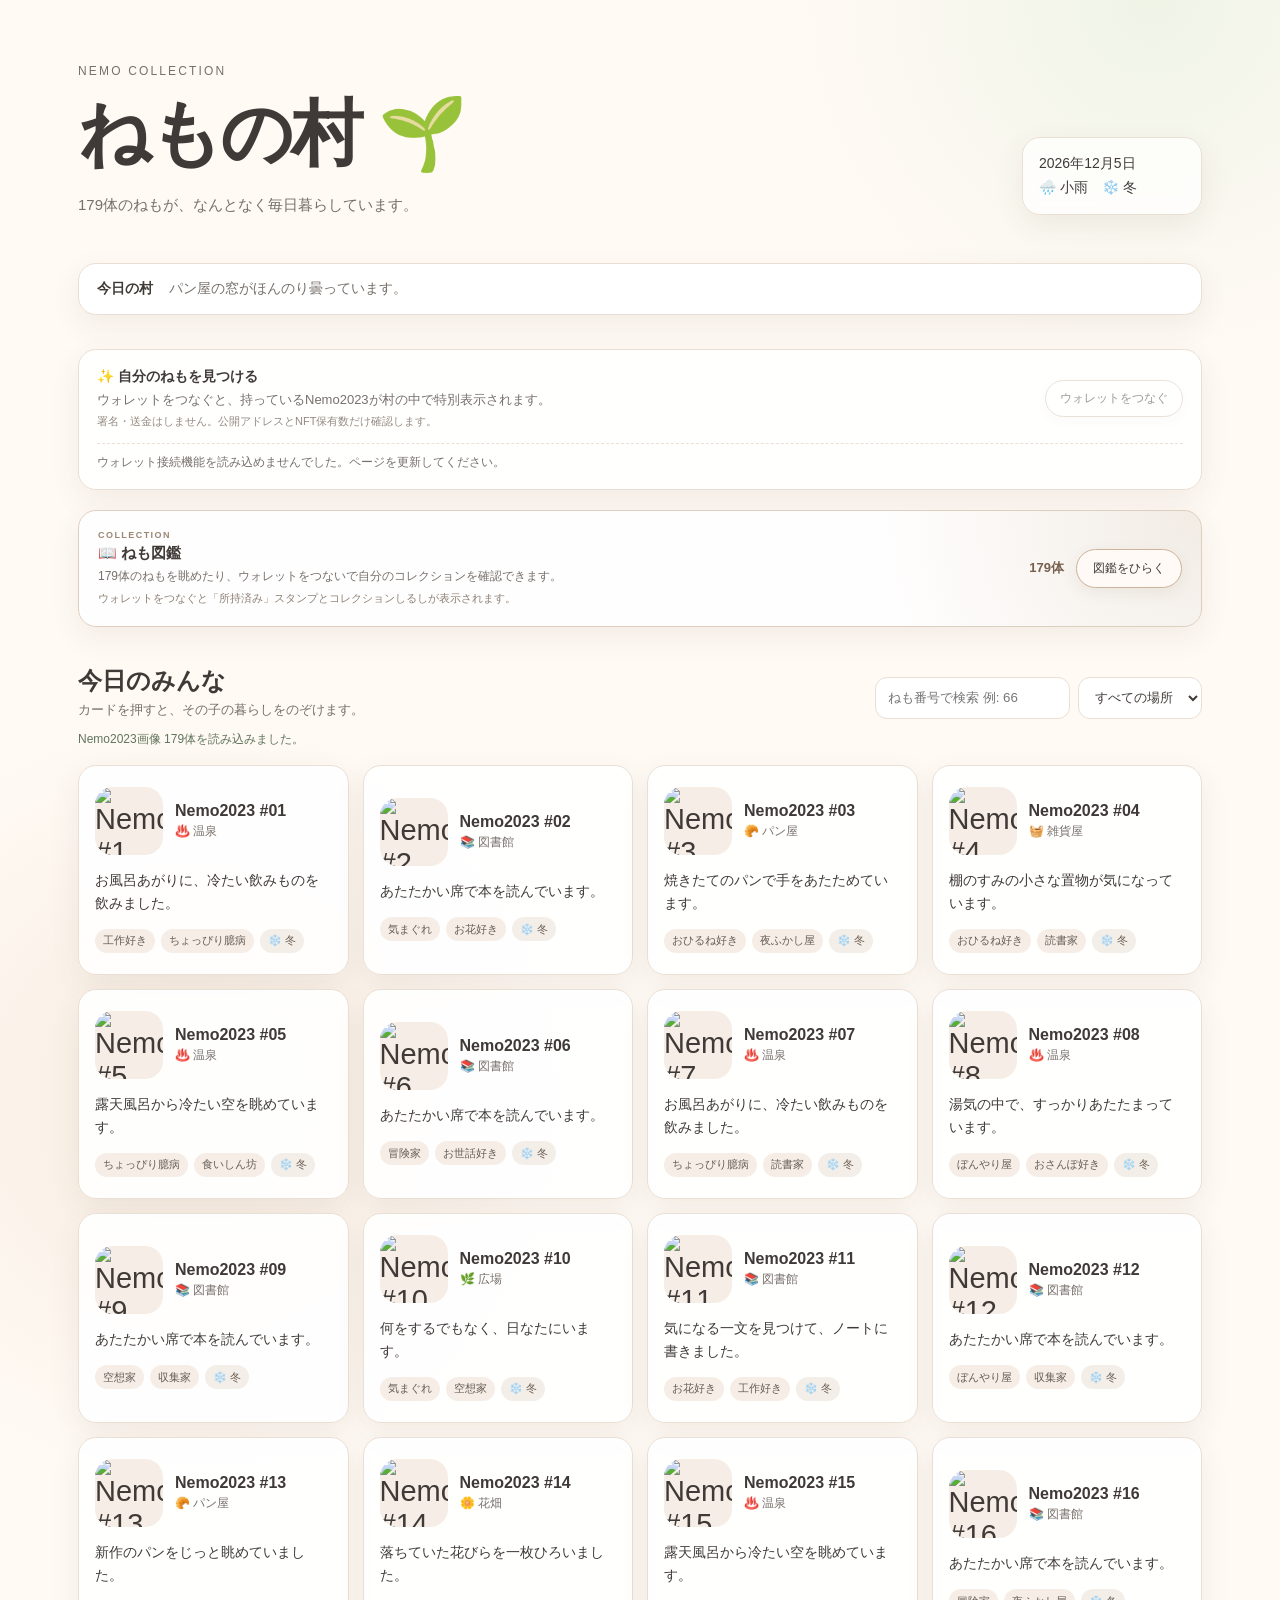
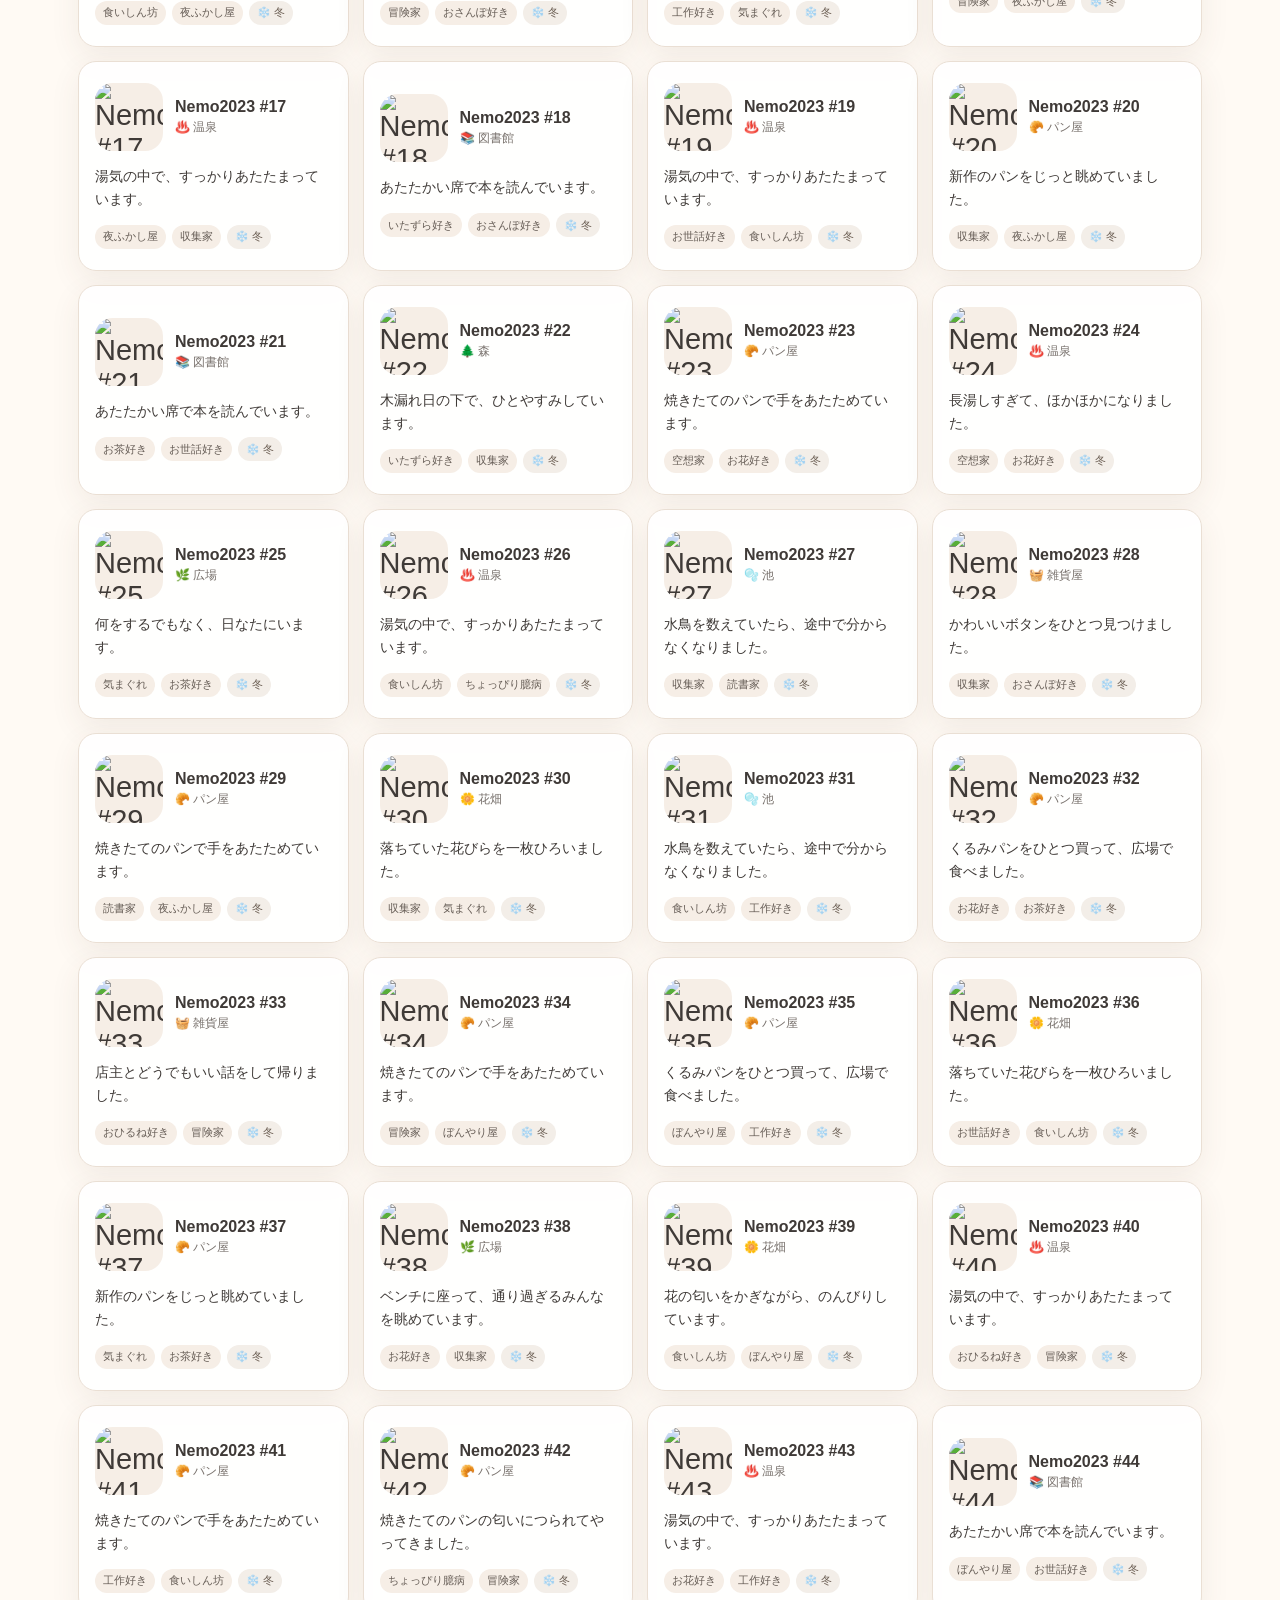
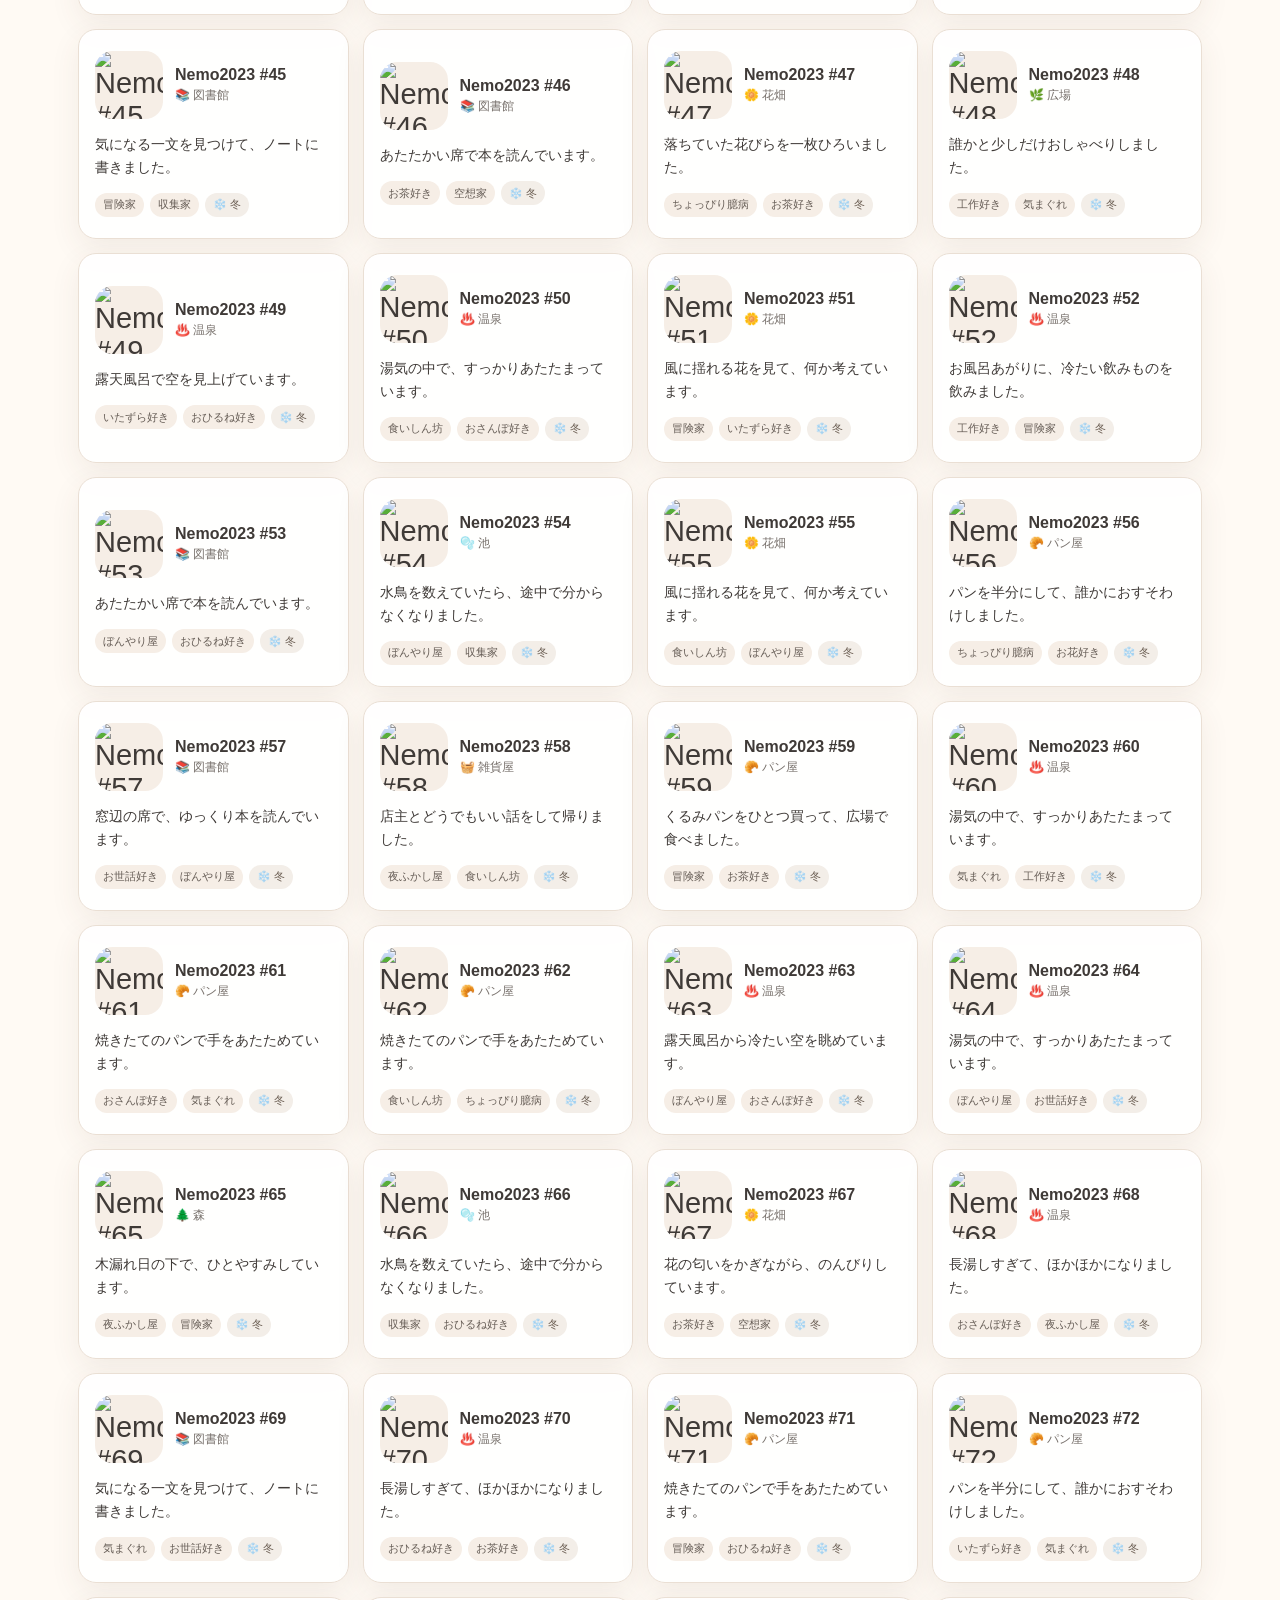
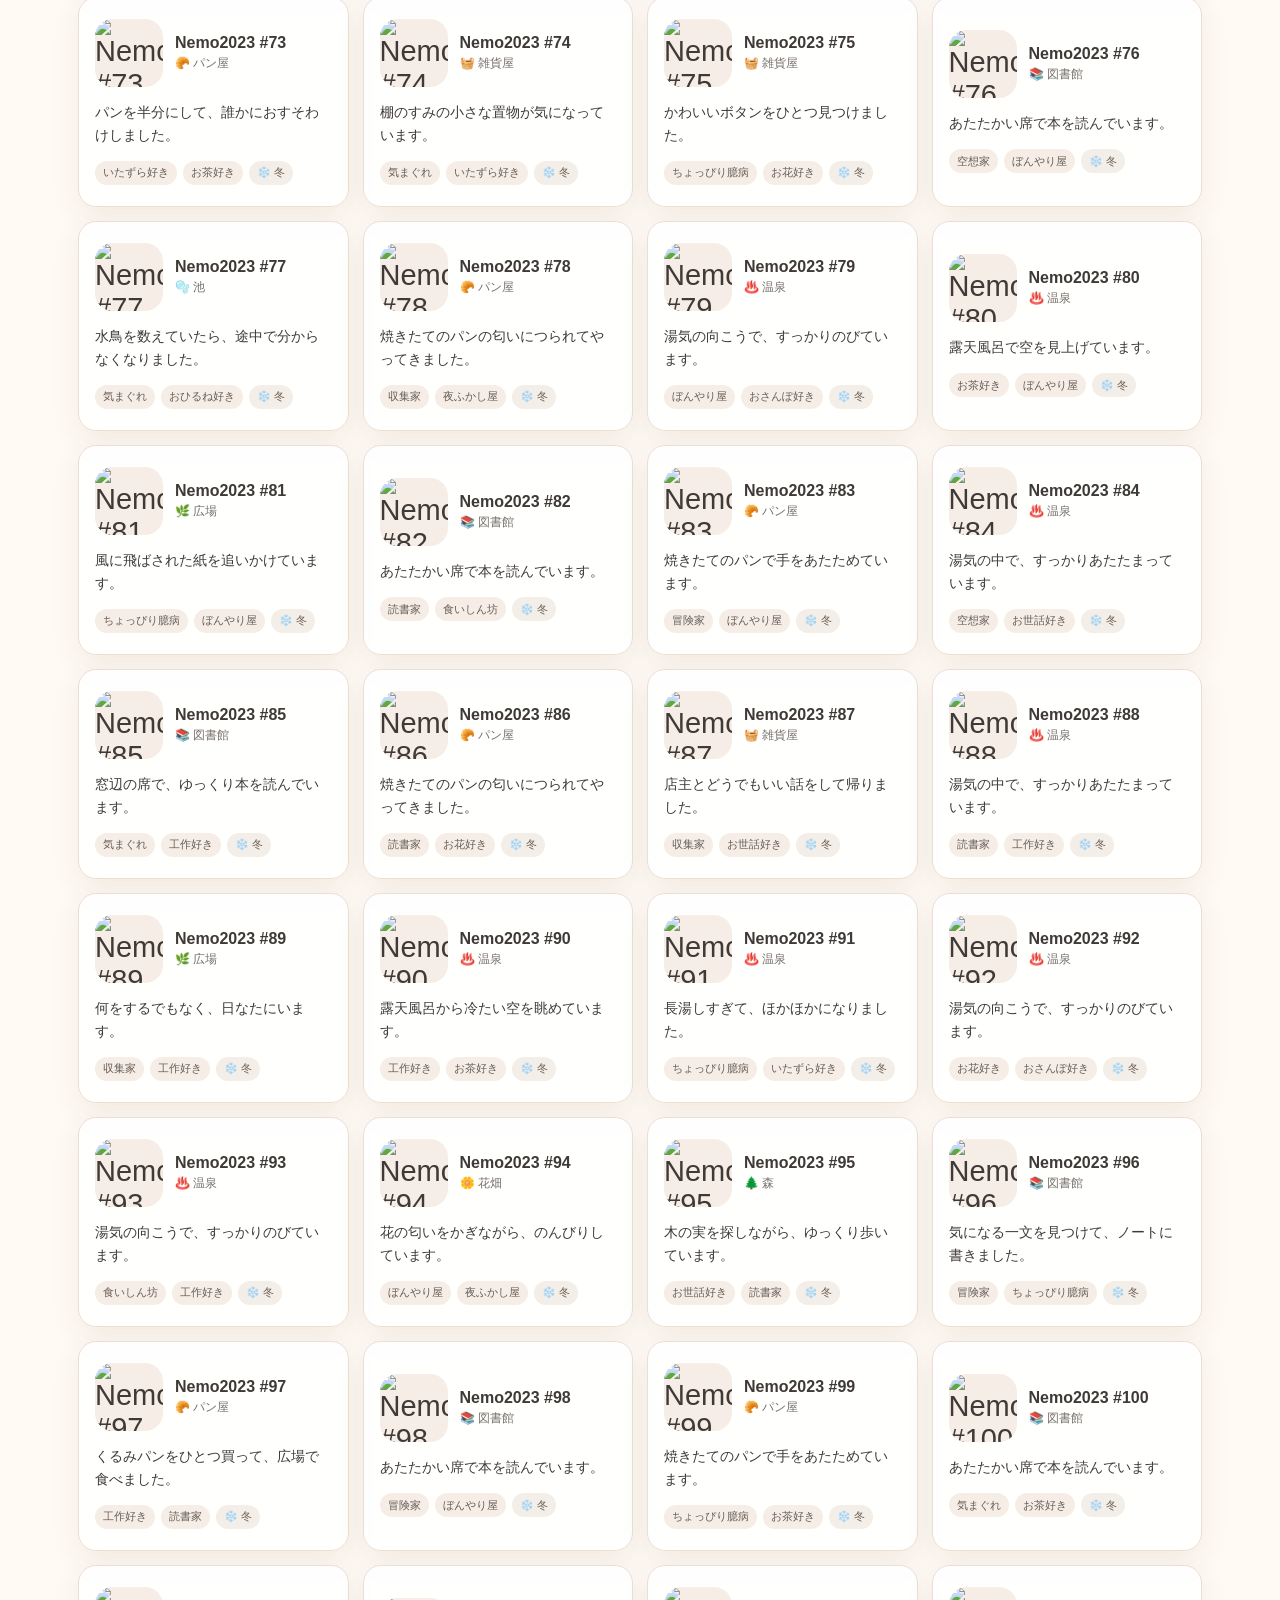
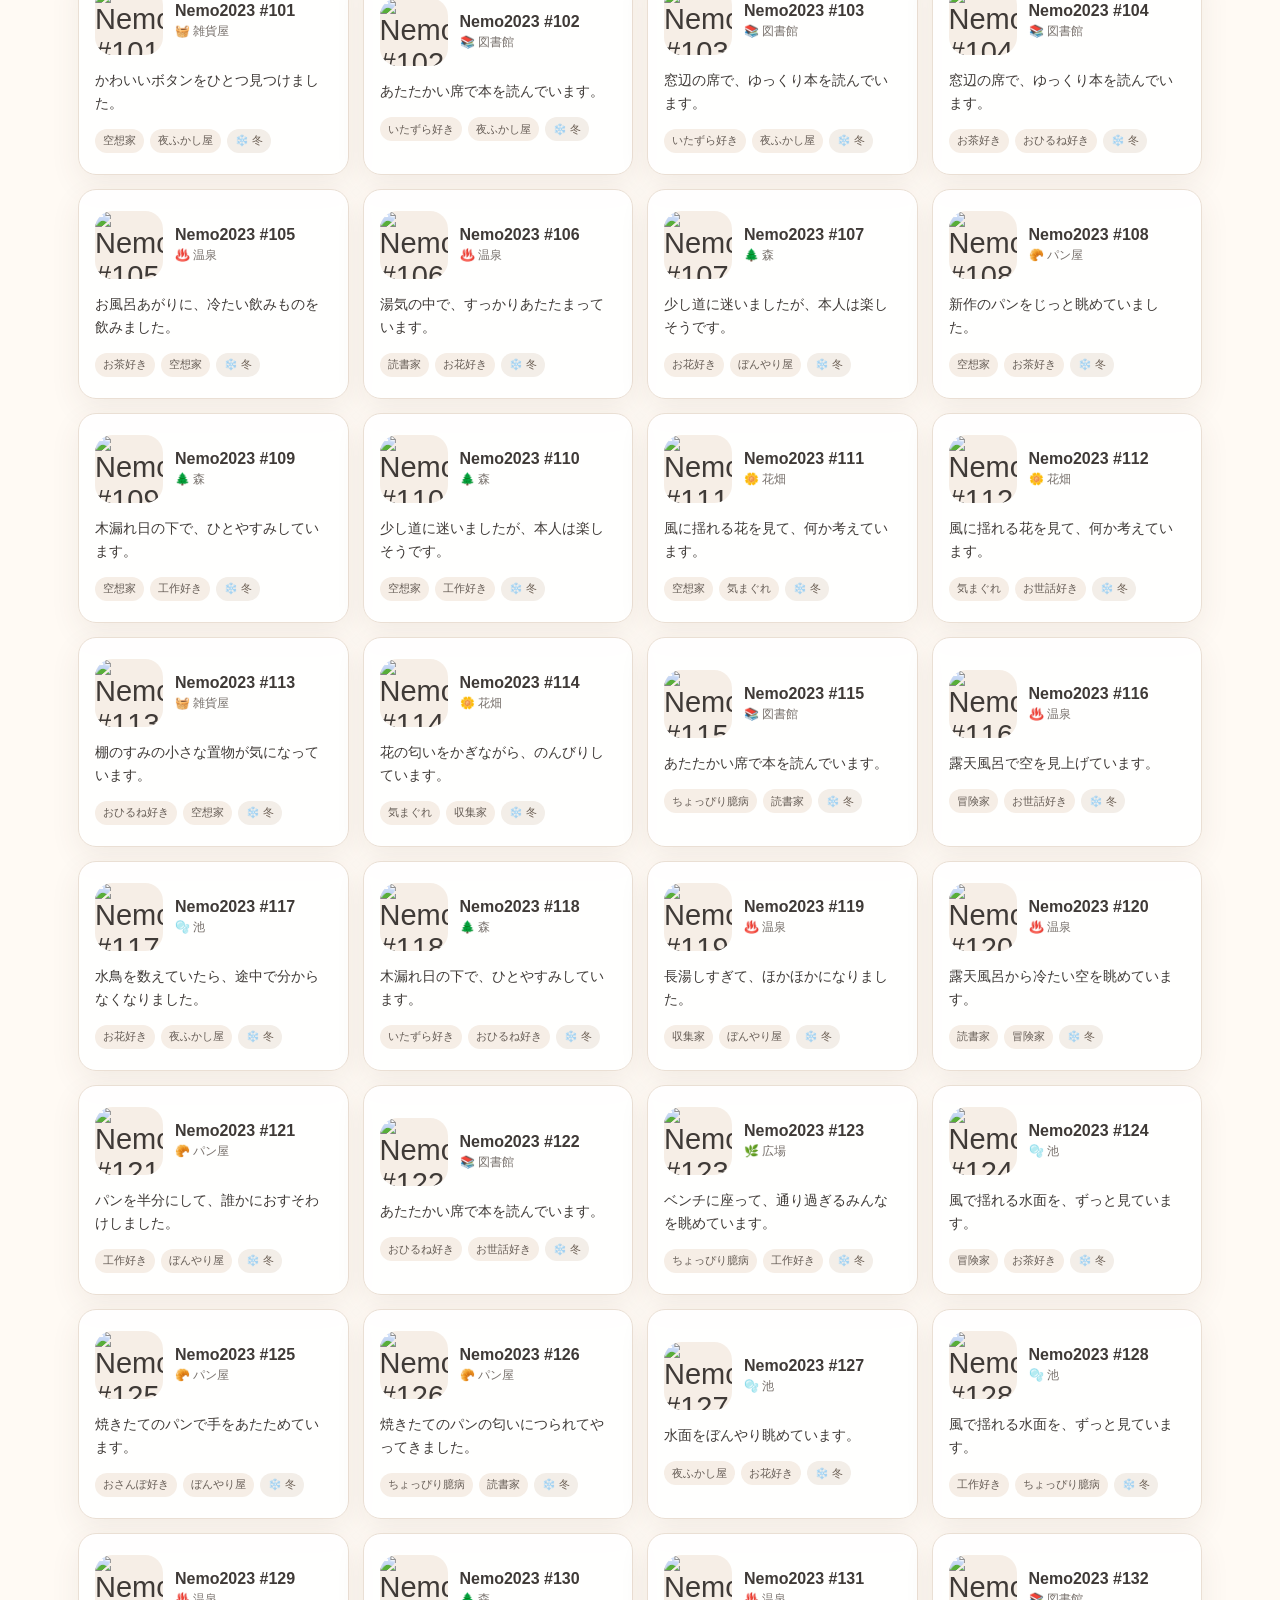
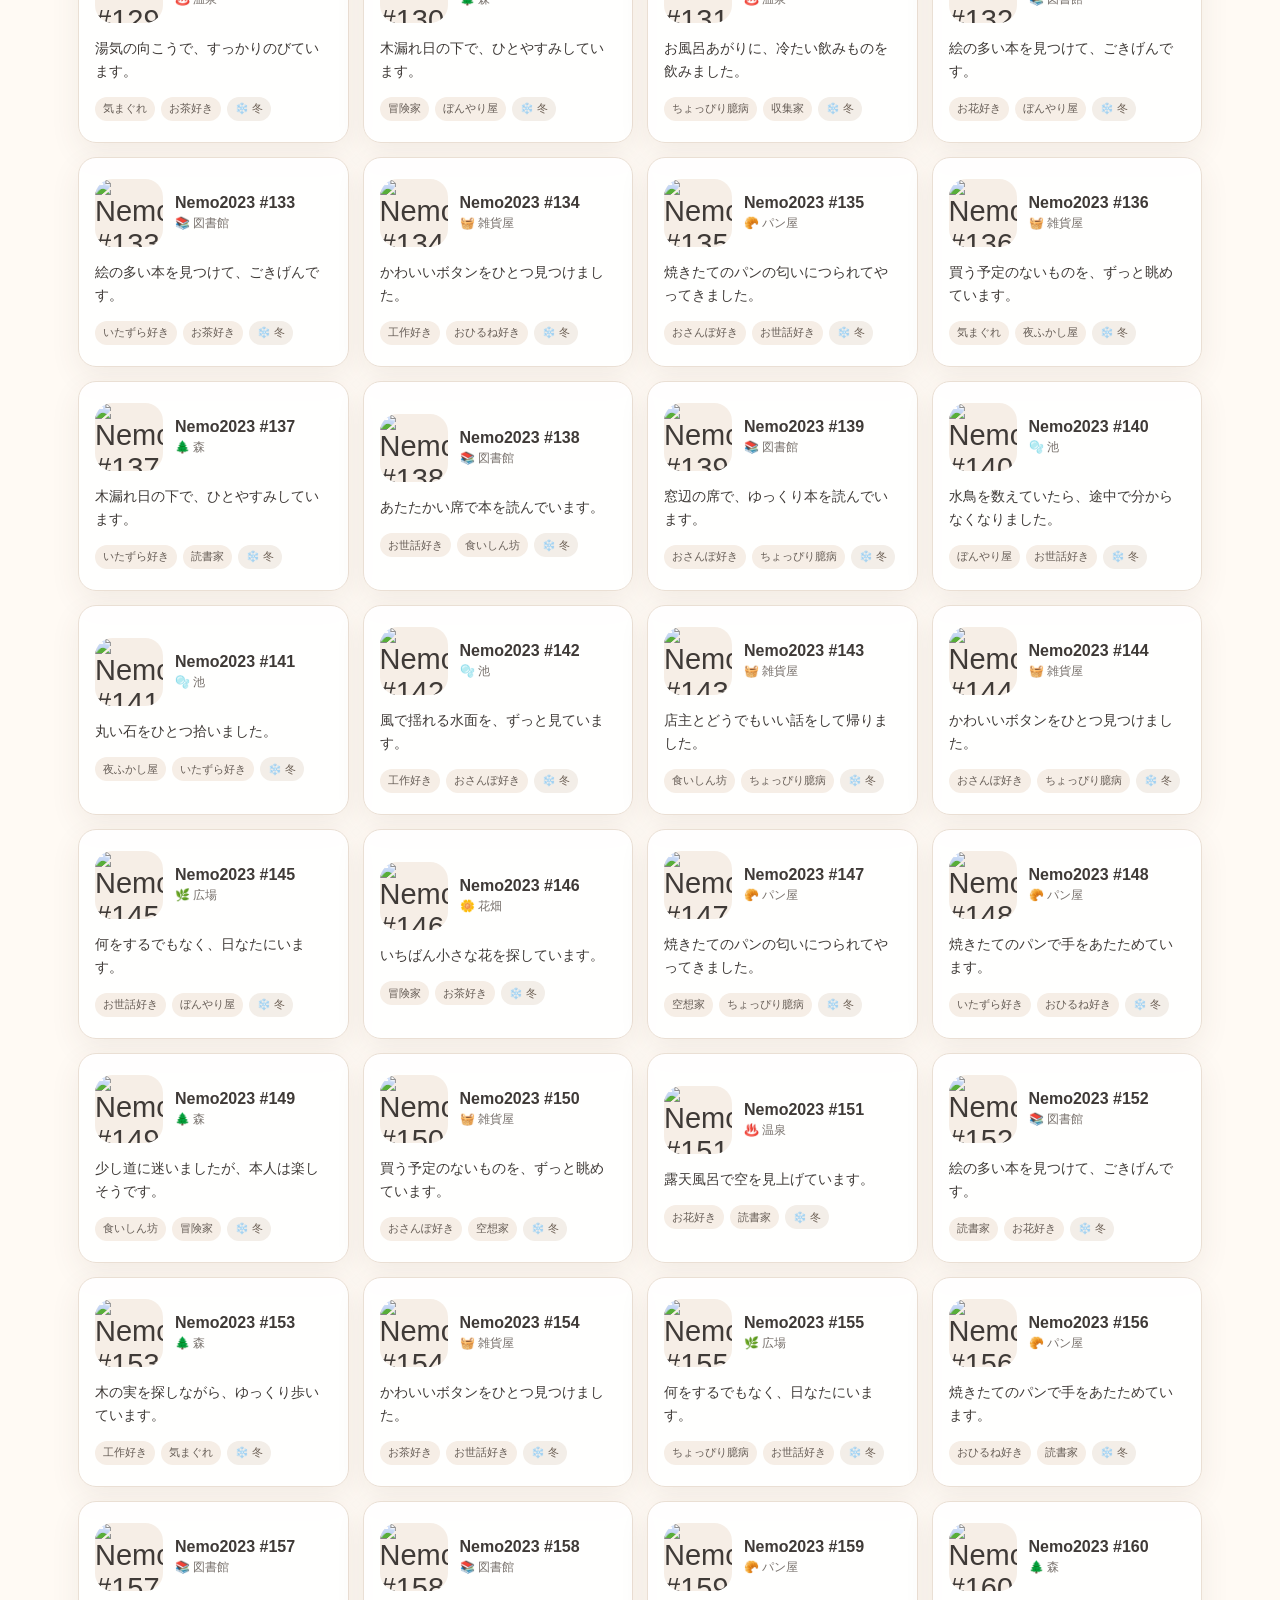
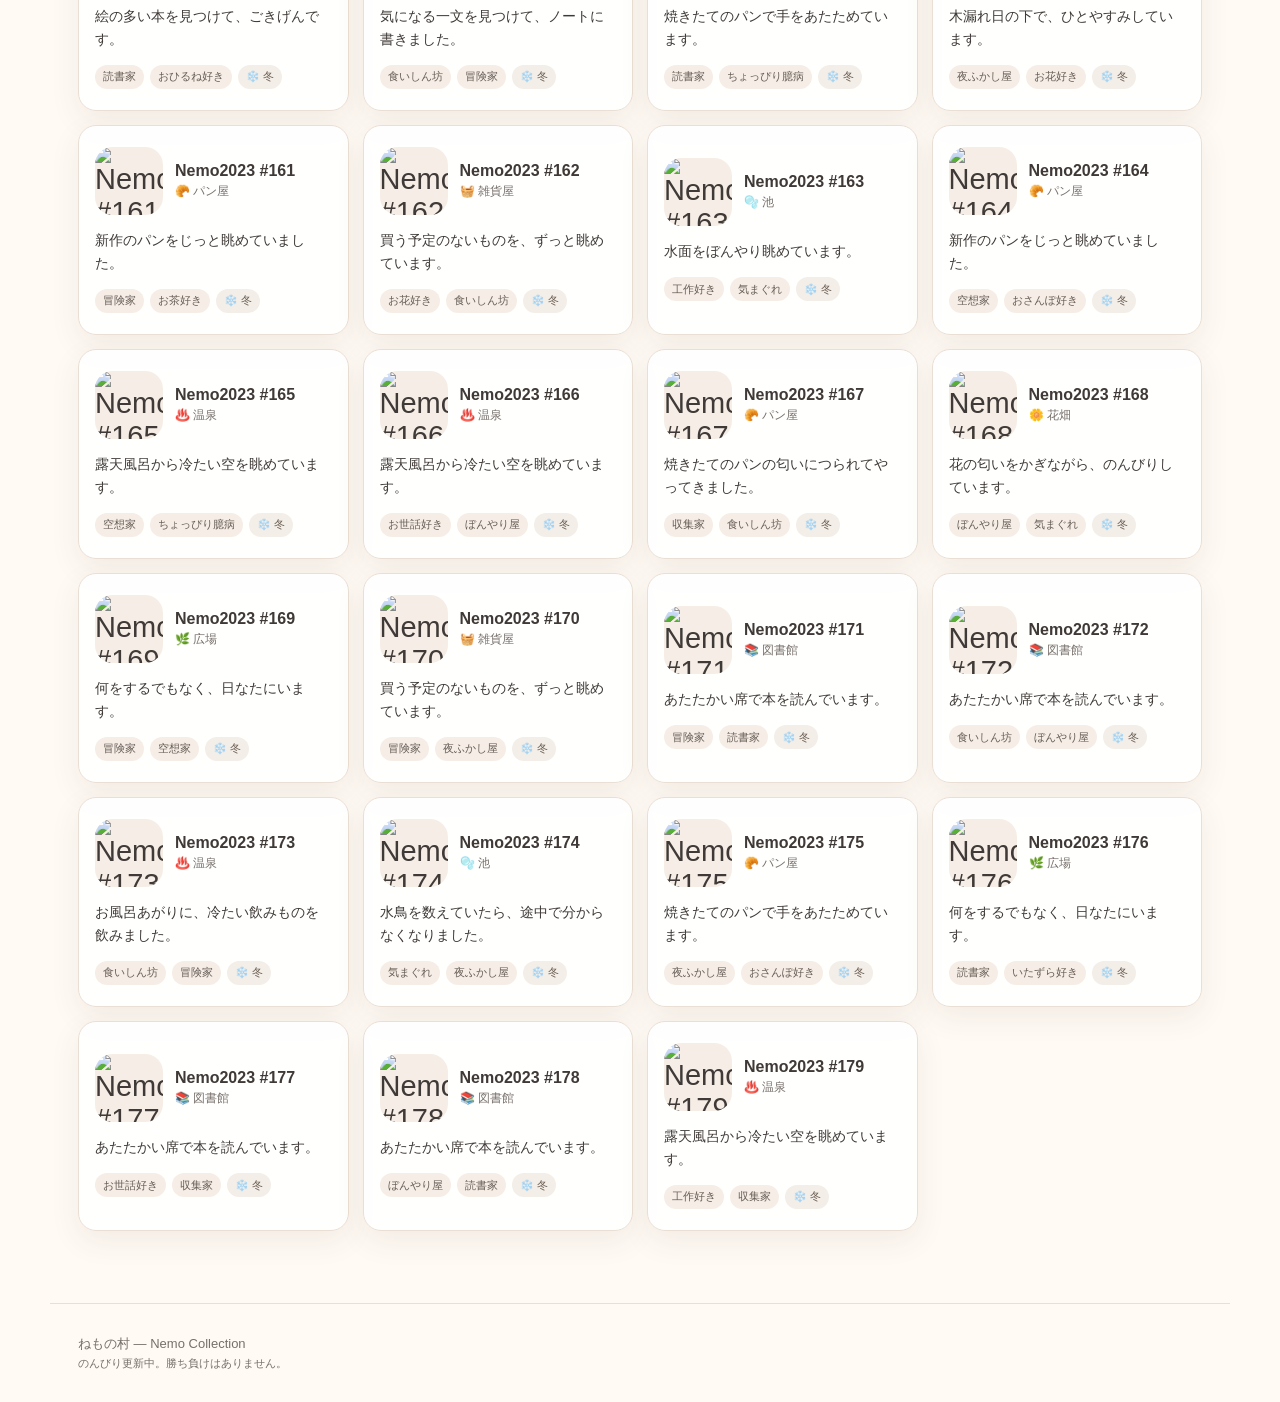
==== index.html @ 5b73d5a6 "Add files via upload" ====
<!doctype html>
<html lang="ja">
<head>
  <meta charset="utf-8" />
  <meta name="viewport" content="width=device-width, initial-scale=1" />

  <meta name="description" content="Nemo Collection（ねもコレ）のNemo2023、179体が暮らす小さなWebサイト。毎日の行動、季節、たからもの、なかよし関係、ねも図鑑、おでかけ、ウォレット連携で『あなたのねも』を楽しめます。">
  <meta name="robots" content="index, follow">
  <link rel="canonical" href="https://haine-cpu7.github.io/nemo-village/">

  <meta property="og:type" content="website">
  <meta property="og:title" content="ねもの村｜Nemo Collection（ねもコレ）">
  <meta property="og:description" content="Nemo Collection（ねもコレ）のNemo2023、179体が暮らす小さなWebサイト。毎日の行動、季節、たからもの、なかよし関係、ねも図鑑、おでかけ、ウォレット連携で『あなたのねも』を楽しめます。">
  <meta property="og:url" content="https://haine-cpu7.github.io/nemo-village/">
  <meta property="og:site_name" content="ねもの村">

  <meta name="twitter:card" content="summary">
  <meta name="twitter:title" content="ねもの村｜Nemo Collection（ねもコレ）">
  <meta name="twitter:description" content="Nemo Collection（ねもコレ）のNemo2023、179体が暮らす小さなWebサイト。毎日の行動、季節、たからもの、なかよし関係、ねも図鑑、おでかけ、ウォレット連携で『あなたのねも』を楽しめます。">

  <title>ねもの村｜Nemo Collection（ねもコレ）</title>
  <link rel="stylesheet" href="style.css" />
</head>
<body>
  <header class="hero">
    <div>
      <p class="eyebrow">Nemo Collection</p>
      <h1>ねもの村 <span>🌱</span></h1>
      <p class="lead">179体のねもが、なんとなく毎日暮らしています。</p>
    </div>
    <div class="today-card">
      <div id="todayDate"></div>
      <div id="weather"></div>
    </div>
  </header>

  <main>
    <section class="notice">
      <strong>今日の村</strong>
      <span id="villageNote">みんな、思い思いに過ごしています。</span>
    </section>

    <section class="wallet-panel" aria-label="ウォレット連携">
      <div class="wallet-copy">
        <strong>✨ 自分のねもを見つける</strong>
        <span>ウォレットをつなぐと、持っているNemo2023が村の中で特別表示されます。</span>
        <small>署名・送金はしません。公開アドレスとNFT保有数だけ確認します。</small>
      </div>
      <div class="wallet-actions">
        <button id="connectWalletButton" class="wallet-button" type="button">ウォレットをつなぐ</button>
        <button id="ownedOnlyButton" class="wallet-button secondary" type="button" hidden>✨ 自分のねもだけ</button>
        <button id="clearWalletButton" class="wallet-link-button" type="button" hidden>表示を解除</button>
      </div>
      <div id="walletStatus" class="wallet-status">未接続</div>
    </section>


    <section class="collection-panel" aria-label="ねも図鑑">
      <div class="collection-copy">
        <span class="collection-kicker">COLLECTION</span>
        <strong>📖 ねも図鑑</strong>
        <span>179体のねもを眺めたり、ウォレットをつないで自分のコレクションを確認できます。</span>
        <small id="collectionSummary">ウォレットをつなぐと「所持済み」スタンプとコレクションしるしが表示されます。</small>
      </div>

      <div class="collection-actions">
        <div id="collectionCount" class="collection-count">— / 179</div>
        <button id="openCollectionButton" class="collection-button" type="button" disabled>
          図鑑をひらく
        </button>
      </div>
    </section>

    <section>
      <div class="section-head">
        <div>
          <h2>今日のみんな</h2>
          <p>カードを押すと、その子の暮らしをのぞけます。</p>
        </div>
        <div class="controls">
          <input id="searchInput" type="search" placeholder="ねも番号で検索 例: 66" />
          <select id="placeFilter" aria-label="場所で絞り込み">
            <option value="">すべての場所</option>
          </select>
        </div>
      </div>

      <div id="syncStatus" class="sync-status">Nemo2023の画像を読み込み中…</div>
      <div id="residentGrid" class="resident-grid"></div>
    </section>
  </main>

  <footer>
    <p>ねもの村 — Nemo Collection</p>
    <p class="small">のんびり更新中。勝ち負けはありません。</p>
  </footer>

  <dialog id="residentDialog">
    <button class="close-button" id="closeDialog" aria-label="閉じる">×</button>
    <div id="residentDetail"></div>
  </dialog>


  <dialog id="collectionDialog" class="collection-dialog">
    <button class="close-button" id="closeCollectionDialog" aria-label="閉じる">×</button>
    <div id="collectionDetail"></div>
  </dialog>

  <script src="app.js"></script>
  <script type="module" src="walletconnect.js"></script>
</body>
</html>
---- style.css ----
* { box-sizing: border-box; }

:root {
  --bg: #fffaf4;
  --paper: #ffffff;
  --ink: #3f3a37;
  --sub: #77706b;
  --line: #eadfd4;
  --soft: #f6eee6;
  --shadow: 0 10px 30px rgba(88, 70, 55, 0.08);
}

html { scroll-behavior: smooth; }

body {
  margin: 0;
  font-family: -apple-system, BlinkMacSystemFont, "Hiragino Sans", "Yu Gothic UI",
               "Yu Gothic", "Meiryo", sans-serif;
  color: var(--ink);
  background:
    radial-gradient(circle at 15% 10%, rgba(240,225,209,.55), transparent 24rem),
    radial-gradient(circle at 90% 0%, rgba(225,238,219,.52), transparent 22rem),
    var(--bg);
  min-height: 100vh;
}

.hero {
  max-width: 1180px;
  margin: 0 auto;
  padding: 64px 28px 28px;
  display: flex;
  justify-content: space-between;
  align-items: flex-end;
  gap: 32px;
}

.eyebrow {
  margin: 0 0 8px;
  font-size: 12px;
  letter-spacing: .18em;
  text-transform: uppercase;
  color: var(--sub);
}

h1 {
  margin: 0;
  font-size: clamp(38px, 7vw, 72px);
  letter-spacing: -.04em;
  font-weight: 800;
}

.lead {
  margin: 14px 0 0;
  color: var(--sub);
  font-size: 15px;
}

.today-card {
  min-width: 180px;
  border: 1px solid var(--line);
  background: rgba(255,255,255,.72);
  backdrop-filter: blur(8px);
  border-radius: 18px;
  padding: 14px 16px;
  box-shadow: var(--shadow);
  font-size: 14px;
  line-height: 1.7;
}

main {
  max-width: 1180px;
  margin: 0 auto;
  padding: 20px 28px 72px;
}

.notice {
  display: flex;
  gap: 16px;
  align-items: center;
  background: #fff;
  border: 1px solid var(--line);
  border-radius: 18px;
  padding: 16px 18px;
  margin-bottom: 34px;
  box-shadow: var(--shadow);
  font-size: 14px;
}

.notice strong { white-space: nowrap; }
.notice span { color: var(--sub); }

.wallet-panel {
  display: grid;
  grid-template-columns: minmax(0, 1fr) auto;
  gap: 14px 22px;
  align-items: center;
  background: rgba(255,255,255,.92);
  border: 1px solid var(--line);
  border-radius: 18px;
  padding: 18px;
  margin-bottom: 34px;
  box-shadow: var(--shadow);
}

.wallet-copy {
  display: flex;
  flex-direction: column;
  gap: 4px;
}

.wallet-copy strong {
  font-size: 14px;
}

.wallet-copy span {
  color: var(--sub);
  font-size: 13px;
  line-height: 1.55;
}

.wallet-copy small {
  color: #958a81;
  font-size: 11px;
}

.wallet-actions {
  display: flex;
  align-items: center;
  gap: 8px;
  flex-wrap: wrap;
  justify-content: flex-end;
}

.wallet-button,
.wallet-link-button {
  font: inherit;
  cursor: pointer;
}

.wallet-button {
  border: 1px solid #d6c4b3;
  background: #fff;
  color: var(--ink);
  border-radius: 999px;
  padding: 9px 14px;
  font-size: 12px;
  box-shadow: 0 4px 14px rgba(88,70,55,.06);
}

.wallet-button:hover {
  border-color: #bda48d;
}

.wallet-button:disabled {
  opacity: .5;
  cursor: wait;
}

.wallet-button.secondary {
  background: #f8f0e8;
}

.wallet-button.secondary.active {
  background: #ede0d3;
  border-color: #baa088;
}

.wallet-link-button {
  border: 0;
  background: transparent;
  color: var(--sub);
  padding: 8px 4px;
  font-size: 11px;
  text-decoration: underline;
  text-underline-offset: 3px;
}

.wallet-status {
  grid-column: 1 / -1;
  padding-top: 10px;
  border-top: 1px dashed var(--line);
  color: var(--sub);
  font-size: 12px;
}

.section-head {
  display: flex;
  justify-content: space-between;
  align-items: flex-end;
  gap: 20px;
  margin-bottom: 12px;
}

h2 {
  margin: 0 0 4px;
  font-size: 24px;
}

.section-head p {
  margin: 0;
  color: var(--sub);
  font-size: 13px;
}

.controls {
  display: flex;
  gap: 8px;
  flex-wrap: wrap;
}

.controls input,
.controls select {
  border: 1px solid var(--line);
  border-radius: 12px;
  background: #fff;
  padding: 10px 12px;
  color: var(--ink);
  outline: none;
  min-height: 42px;
}

.sync-status {
  color: var(--sub);
  font-size: 12px;
  margin: 0 0 16px;
  min-height: 18px;
}

.sync-status.ready { color: #60755c; }
.sync-status.fallback { color: #8b7766; }

.resident-grid {
  display: grid;
  grid-template-columns: repeat(4, minmax(0, 1fr));
  gap: 14px;
}

.resident {
  appearance: none;
  text-align: left;
  border: 1px solid var(--line);
  background: rgba(255,255,255,.92);
  border-radius: 18px;
  padding: 16px;
  min-height: 210px;
  box-shadow: var(--shadow);
  cursor: pointer;
  color: inherit;
  transition: transform .14s ease, box-shadow .14s ease, border-color .14s ease;
}

.resident:hover {
  transform: translateY(-2px);
  box-shadow: 0 14px 34px rgba(88,70,55,.12);
  border-color: #dac8b7;
}

.owned-resident {
  position: relative;
  border-color: #c7a987;
  box-shadow:
    0 10px 30px rgba(88,70,55,.08),
    0 0 0 2px rgba(202,171,137,.15);
}

.owned-resident::after {
  content: "✦";
  position: absolute;
  right: 13px;
  top: 11px;
  color: #ba956c;
  font-size: 15px;
}

.resident-top {
  display: flex;
  align-items: center;
  gap: 12px;
  margin-bottom: 14px;
}

.avatar {
  width: 68px;
  height: 68px;
  flex: 0 0 68px;
  display: grid;
  place-items: center;
  overflow: hidden;
  border-radius: 18px;
  background: var(--soft);
  font-size: 29px;
}

.avatar img {
  width: 100%;
  height: 100%;
  display: block;
  object-fit: cover;
}

.number {
  font-weight: 750;
  font-size: 16px;
}

.owner-badge {
  display: inline-flex;
  margin-top: 5px;
  border-radius: 999px;
  padding: 3px 7px;
  background: #f4e9dc;
  color: #7b6048;
  font-size: 10px;
  font-weight: 700;
  white-space: nowrap;
}

.owner-badge-large {
  margin-right: 6px;
  margin-bottom: 4px;
}

.place {
  color: var(--sub);
  font-size: 12px;
  margin-top: 3px;
}

.action {
  margin: 0;
  font-size: 14px;
  line-height: 1.65;
}

.traits {
  display: flex;
  flex-wrap: wrap;
  gap: 6px;
  margin-top: 14px;
}

.tag,
.season-chip {
  display: inline-flex;
  align-items: center;
  min-height: 24px;
  border-radius: 999px;
  padding: 4px 8px;
  font-size: 11px;
}

.tag {
  background: var(--soft);
  color: #665d56;
}

.season-chip {
  background: #f3eee8;
  color: #6f6257;
  white-space: nowrap;
}

footer {
  border-top: 1px solid var(--line);
  max-width: 1180px;
  margin: 0 auto;
  padding: 28px;
  color: var(--sub);
  font-size: 13px;
}

footer p { margin: 3px 0; }
.small { font-size: 11px; }

dialog {
  width: min(620px, calc(100vw - 28px));
  max-height: calc(100dvh - 24px);
  border: 1px solid var(--line);
  border-radius: 24px;
  padding: 0;
  color: var(--ink);
  box-shadow: 0 30px 90px rgba(50,40,32,.22);
  overflow-y: auto;
  overflow-x: hidden;
  overscroll-behavior: contain;
}

dialog::backdrop {
  background: rgba(61,51,44,.28);
  backdrop-filter: blur(3px);
}

.close-button {
  position: absolute;
  right: 14px;
  top: 12px;
  z-index: 2;
  border: 0;
  background: rgba(255,255,255,.88);
  width: 36px;
  height: 36px;
  border-radius: 999px;
  font-size: 24px;
  cursor: pointer;
  color: var(--ink);
}

.detail-hero {
  background: var(--soft);
  padding: 34px 28px 24px;
}

.detail-title {
  display: flex;
  align-items: center;
  gap: 16px;
}

.detail-title .avatar {
  width: 96px;
  height: 96px;
  flex-basis: 96px;
  background: rgba(255,255,255,.75);
  font-size: 38px;
  border-radius: 22px;
}

.detail-title h3 {
  margin: 0;
  font-size: 28px;
}

.detail-title p {
  margin: 4px 0 0;
  color: var(--sub);
  font-size: 13px;
}

.detail-title .season-chip {
  margin-top: 8px;
}

.detail-body {
  padding: 24px 28px 32px;
}

.detail-section {
  margin-bottom: 24px;
}

.detail-section:last-child {
  margin-bottom: 0;
}

.detail-section h4 {
  margin: 0 0 10px;
  font-size: 14px;
}

.holder-panel {
  border: 1px solid #dbc4aa;
  border-radius: 16px;
  padding: 16px;
  background:
    radial-gradient(circle at 100% 0%, rgba(236,216,193,.5), transparent 14rem),
    #fffbf7;
}

.holder-panel h4 {
  color: #765b43;
  font-size: 15px;
}

.holder-message {
  margin: 8px 0 14px;
  line-height: 1.7;
}

.holder-sign {
  display: flex;
  flex-direction: column;
  gap: 5px;
  padding: 11px 12px;
  border-radius: 12px;
  background: rgba(244,233,220,.72);
}

.holder-sign span {
  color: var(--sub);
  font-size: 10px;
}

.holder-sign strong {
  font-size: 13px;
}

.holder-note {
  margin: 9px 0 0;
  color: var(--sub);
  font-size: 10px;
}

.diary {
  padding: 12px 0;
  border-bottom: 1px dashed var(--line);
  font-size: 14px;
  line-height: 1.65;
}

.diary:last-child {
  border-bottom: 0;
}

.diary-date {
  color: var(--sub);
  font-size: 11px;
  margin-bottom: 3px;
}

.treasure-list {
  display: flex;
  gap: 7px;
  flex-wrap: wrap;
}

.treasure-history {
  border-top: 1px dashed var(--line);
}

.treasure-history-row {
  display: grid;
  grid-template-columns: 74px 1fr;
  gap: 12px;
  padding: 12px 0;
  border-bottom: 1px dashed var(--line);
}

.treasure-history-date {
  color: var(--sub);
  font-size: 11px;
  padding-top: 2px;
}

.treasure-history-main {
  display: flex;
  flex-direction: column;
  gap: 3px;
  font-size: 13px;
  line-height: 1.55;
}

.treasure-history-main span {
  color: var(--sub);
  font-size: 12px;
}

.meter-row {
  display: grid;
  grid-template-columns: 78px 1fr 36px;
  gap: 10px;
  align-items: center;
  margin: 8px 0;
  font-size: 12px;
}

.meter {
  height: 8px;
  border-radius: 999px;
  overflow: hidden;
  background: #efe6dd;
}

.meter span {
  display: block;
  height: 100%;
  background: #bba58f;
  border-radius: inherit;
}

.opensea-link {
  display: block;
  width: fit-content;
  margin-top: 10px;
  color: #665d56;
  font-size: 12px;
  text-underline-offset: 3px;
}

.muted {
  color: var(--sub);
  font-size: 13px;
}

.empty {
  grid-column: 1 / -1;
  text-align: center;
  padding: 50px 20px;
  color: var(--sub);
  border: 1px dashed var(--line);
  border-radius: 18px;
}

@media (max-width: 920px) {
  .resident-grid {
    grid-template-columns: repeat(3, minmax(0,1fr));
  }
}

@media (max-width: 700px) {
  .hero {
    padding-top: 38px;
    display: block;
  }

  .today-card {
    margin-top: 22px;
    width: fit-content;
  }

  .wallet-panel {
    grid-template-columns: 1fr;
  }

  .wallet-actions {
    justify-content: flex-start;
  }

  .wallet-status {
    grid-column: 1;
  }

  .section-head {
    align-items: stretch;
    flex-direction: column;
  }

  .controls {
    display: grid;
    grid-template-columns: 1fr 1fr;
  }

  .resident-grid {
    grid-template-columns: repeat(2, minmax(0,1fr));
  }

  dialog {
    width: calc(100vw - 20px);
    max-height: calc(100dvh - 20px);
    border-radius: 20px;
  }

  .detail-hero {
    padding: 28px 20px 20px;
  }

  .detail-body {
    padding: 20px 20px 28px;
  }

  .detail-title .avatar {
    width: 78px;
    height: 78px;
    flex-basis: 78px;
  }

  .detail-title h3 {
    font-size: 23px;
  }
}

@media (max-width: 460px) {
  .hero,
  main {
    padding-left: 18px;
    padding-right: 18px;
  }

  .resident-grid {
    grid-template-columns: 1fr;
  }

  .controls {
    grid-template-columns: 1fr;
  }

  .notice {
    align-items: flex-start;
    flex-direction: column;
    gap: 5px;
  }

  .avatar {
    width: 76px;
    height: 76px;
    flex-basis: 76px;
  }

  .treasure-history-row {
    grid-template-columns: 62px 1fr;
    gap: 8px;
  }
}


/* === v0.6 friend relationships === */
.friend-intro {
  margin: -2px 0 12px;
  color: var(--sub);
  font-size: 12px;
}

.friend-list {
  display: grid;
  gap: 9px;
}

.friend-card {
  appearance: none;
  width: 100%;
  display: grid;
  grid-template-columns: 54px 1fr;
  gap: 12px;
  align-items: center;
  border: 1px solid var(--line);
  background: #fffdfa;
  border-radius: 14px;
  padding: 10px;
  color: inherit;
  text-align: left;
  cursor: pointer;
  transition: transform .12s ease, border-color .12s ease, box-shadow .12s ease;
}

.friend-card:hover {
  transform: translateY(-1px);
  border-color: #d9c4b0;
  box-shadow: 0 6px 18px rgba(88,70,55,.07);
}

.friend-avatar.avatar {
  width: 54px;
  height: 54px;
  flex-basis: 54px;
  border-radius: 13px;
}

.friend-copy {
  min-width: 0;
  display: flex;
  flex-direction: column;
  gap: 2px;
}

.friend-copy strong {
  font-size: 13px;
}

.friend-copy small {
  color: #8a7461;
  font-size: 10px;
}

.friend-copy > span {
  color: var(--sub);
  font-size: 11px;
  line-height: 1.45;
}

.friend-today {
  margin-top: 12px;
  border-radius: 12px;
  padding: 10px 12px;
  background: #f7f0e9;
  color: #6e5d50;
  font-size: 11px;
  line-height: 1.55;
}

@media (max-width: 460px) {
  .friend-card {
    grid-template-columns: 48px 1fr;
    gap: 10px;
  }

  .friend-avatar.avatar {
    width: 48px;
    height: 48px;
    flex-basis: 48px;
  }
}


/* === v0.7 Nemo collection book === */

.collection-panel {
  display: grid;
  grid-template-columns: minmax(0, 1fr) auto;
  gap: 16px 24px;
  align-items: center;
  margin: -14px 0 38px;
  padding: 19px;
  border: 1px solid #ddcfbf;
  border-radius: 18px;
  background:
    radial-gradient(circle at 100% 0%, rgba(230,219,205,.52), transparent 20rem),
    rgba(255,255,255,.9);
  box-shadow: var(--shadow);
}

.collection-copy {
  display: flex;
  flex-direction: column;
  gap: 4px;
}

.collection-kicker {
  color: #9a8775;
  font-size: 9px;
  letter-spacing: .16em;
  font-weight: 700;
}

.collection-copy strong {
  font-size: 15px;
}

.collection-copy > span:not(.collection-kicker) {
  color: var(--sub);
  font-size: 12px;
  line-height: 1.6;
}

.collection-copy small {
  color: #8e8074;
  font-size: 11px;
  line-height: 1.5;
}

.collection-actions {
  display: flex;
  align-items: center;
  gap: 12px;
}

.collection-count {
  min-width: 78px;
  text-align: right;
  color: #765f4d;
  font-size: 13px;
  font-weight: 750;
}

.collection-button {
  border: 1px solid #cdb49c;
  border-radius: 999px;
  padding: 10px 16px;
  background: #fffaf5;
  color: var(--ink);
  font: inherit;
  font-size: 12px;
  cursor: pointer;
  box-shadow: 0 5px 16px rgba(88,70,55,.07);
}

.collection-button:hover {
  border-color: #b7987b;
}

.collection-button:disabled {
  opacity: .45;
  cursor: wait;
}

.collection-dialog {
  width: min(880px, calc(100vw - 28px));
}

.collection-hero {
  padding: 34px 30px 26px;
  background:
    radial-gradient(circle at 90% 0%, rgba(226,237,217,.62), transparent 20rem),
    var(--soft);
}

.collection-hero h3 {
  margin: 5px 0 6px;
  font-size: 30px;
}

.collection-hero p:not(.collection-kicker) {
  margin: 0;
  color: var(--sub);
  font-size: 13px;
}

.collection-total {
  display: inline-flex;
  align-items: baseline;
  gap: 9px;
  margin-top: 16px;
  padding: 8px 12px;
  border: 1px solid rgba(189,166,143,.55);
  border-radius: 13px;
  background: rgba(255,255,255,.7);
}

.collection-total strong {
  font-size: 20px;
}

.collection-total span {
  color: var(--sub);
  font-size: 10px;
}

.collection-body {
  padding: 26px 30px 36px;
}

.collection-section {
  margin-bottom: 30px;
}

.collection-section:last-child {
  margin-bottom: 0;
}

.collection-section h4 {
  margin: 0 0 5px;
  font-size: 15px;
}

.collection-section > p,
.collection-grid-head p {
  margin: 0 0 13px;
  color: var(--sub);
  font-size: 11px;
  line-height: 1.55;
}

.milestone-grid {
  display: grid;
  grid-template-columns: repeat(4, minmax(0, 1fr));
  gap: 8px;
}

.milestone {
  min-height: 76px;
  display: grid;
  grid-template-columns: 30px 1fr;
  gap: 8px;
  align-items: center;
  padding: 10px;
  border: 1px solid var(--line);
  border-radius: 13px;
  background: #fffdfa;
  position: relative;
}

.milestone.unlocked {
  border-color: #ceb495;
  background: #fff9f1;
}

.milestone.locked {
  opacity: .58;
}

.milestone-icon {
  font-size: 22px;
}

.milestone div {
  min-width: 0;
  display: flex;
  flex-direction: column;
  gap: 2px;
}

.milestone strong {
  font-size: 11px;
  line-height: 1.35;
}

.milestone small {
  color: var(--sub);
  font-size: 9px;
}

.milestone-state {
  grid-column: 1 / -1;
  color: #8a7059;
  font-size: 9px;
}

.place-set-grid {
  display: grid;
  grid-template-columns: repeat(2, minmax(0, 1fr));
  gap: 9px;
}

.place-set {
  padding: 11px 12px;
  border: 1px solid var(--line);
  border-radius: 13px;
  background: #fff;
}

.place-set.unlocked {
  border-color: #cdb394;
  background: #fffaf3;
}

.place-set-title {
  display: flex;
  justify-content: space-between;
  gap: 10px;
  font-size: 11px;
}

.place-set-title strong {
  color: #78624f;
}

.place-set-bar {
  height: 6px;
  margin: 8px 0 6px;
  overflow: hidden;
  border-radius: 999px;
  background: #eee5dc;
}

.place-set-bar span {
  display: block;
  height: 100%;
  border-radius: inherit;
  background: #b9a089;
}

.place-set small {
  color: var(--sub);
  font-size: 9px;
}

.pair-grid,
.near-pairs {
  display: grid;
  grid-template-columns: repeat(2, minmax(0,1fr));
  gap: 8px;
}

.pair-card,
.near-pair-card {
  appearance: none;
  width: 100%;
  border: 1px solid var(--line);
  border-radius: 14px;
  background: #fffdfa;
  color: inherit;
  font: inherit;
  cursor: pointer;
  text-align: left;
}

.pair-card {
  display: flex;
  align-items: center;
  gap: 10px;
  padding: 9px;
}

.pair-avatars {
  display: flex;
}

.pair-avatar.avatar {
  width: 43px;
  height: 43px;
  flex-basis: 43px;
  border-radius: 50%;
  border: 2px solid #fff;
}

.pair-avatar + .pair-avatar {
  margin-left: -12px;
}

.pair-card > span:last-child {
  display: flex;
  min-width: 0;
  flex-direction: column;
  gap: 3px;
}

.pair-card strong {
  font-size: 10px;
  line-height: 1.4;
}

.pair-card small {
  color: #8a7461;
  font-size: 9px;
}

.near-pair-card {
  display: grid;
  grid-template-columns: 102px 1fr;
  gap: 11px;
  align-items: center;
  padding: 10px;
}

.near-pair-images {
  display: flex;
  align-items: center;
  justify-content: center;
}

.near-avatar.avatar {
  width: 40px;
  height: 40px;
  flex-basis: 40px;
  border-radius: 12px;
}

.near-arrow {
  margin: 0 4px;
  color: #aa927e;
  font-size: 13px;
}

.muted-avatar {
  filter: grayscale(1);
  opacity: .48;
}

.near-pair-copy {
  min-width: 0;
  display: flex;
  flex-direction: column;
  gap: 2px;
}

.near-pair-copy strong {
  font-size: 10px;
}

.near-pair-copy small {
  color: #826d5b;
  font-size: 9px;
}

.near-pair-copy span {
  color: var(--sub);
  font-size: 9px;
  line-height: 1.45;
}

.collection-muted {
  padding: 16px;
  border: 1px dashed var(--line);
  border-radius: 13px;
  background: #fffdfa;
}

.collection-grid-head {
  display: flex;
  justify-content: space-between;
  align-items: flex-end;
  gap: 15px;
  margin-bottom: 10px;
}

.collection-filters {
  display: flex;
  gap: 5px;
  flex-wrap: wrap;
}

.collection-filters button {
  border: 1px solid var(--line);
  border-radius: 999px;
  padding: 6px 9px;
  background: #fff;
  color: var(--sub);
  font: inherit;
  font-size: 9px;
  cursor: pointer;
}

.collection-filters button.active {
  border-color: #bda48d;
  background: #f4e9dc;
  color: #765f4d;
}

.collection-grid {
  display: grid;
  grid-template-columns: repeat(5, minmax(0,1fr));
  gap: 8px;
}

.collection-card {
  appearance: none;
  min-width: 0;
  display: flex;
  flex-direction: column;
  gap: 7px;
  padding: 8px;
  border: 1px solid var(--line);
  border-radius: 13px;
  background: #fff;
  color: inherit;
  font: inherit;
  cursor: pointer;
  text-align: left;
}

.collection-card.is-owned {
  border-color: #c7a987;
  background: #fffaf2;
  box-shadow: inset 0 0 0 1px rgba(199,169,135,.16);
}

.collection-card.is-unowned .collection-thumb {
  filter: grayscale(.88);
  opacity: .48;
}

.collection-thumb.avatar {
  width: 100%;
  height: auto;
  aspect-ratio: 1 / 1;
  flex-basis: auto;
  border-radius: 10px;
}

.collection-card-copy {
  min-width: 0;
  display: flex;
  flex-direction: column;
  gap: 2px;
}

.collection-card-copy strong {
  overflow: hidden;
  font-size: 9px;
  text-overflow: ellipsis;
  white-space: nowrap;
}

.collection-card-copy small {
  color: var(--sub);
  font-size: 8px;
}

.collection-stamp {
  width: fit-content;
  margin-top: 2px;
  border-radius: 999px;
  padding: 2px 5px;
  background: #f0e8e0;
  color: #867464;
  font-size: 7px;
}

.is-owned .collection-stamp {
  background: #eadbc9;
  color: #73583f;
  font-weight: 700;
}

.collection-mini-status {
  display: inline-flex;
  margin: 7px 5px 3px 0;
  border-radius: 999px;
  padding: 3px 7px;
  background: #eeeae6;
  color: #887d75;
  font-size: 9px;
}

@media (max-width: 700px) {
  .collection-panel {
    grid-template-columns: 1fr;
    margin-top: -12px;
  }

  .collection-actions {
    justify-content: space-between;
  }

  .collection-count {
    text-align: left;
  }

  .collection-dialog {
    width: calc(100vw - 20px);
  }

  .collection-hero {
    padding: 28px 20px 22px;
  }

  .collection-body {
    padding: 20px 18px 30px;
  }

  .milestone-grid {
    grid-template-columns: repeat(2, minmax(0, 1fr));
  }

  .pair-grid,
  .near-pairs {
    grid-template-columns: 1fr;
  }

  .collection-grid {
    grid-template-columns: repeat(3, minmax(0,1fr));
  }

  .collection-grid-head {
    align-items: stretch;
    flex-direction: column;
  }
}

@media (max-width: 460px) {
  .place-set-grid {
    grid-template-columns: 1fr;
  }

  .collection-grid {
    grid-template-columns: repeat(2, minmax(0,1fr));
  }

  .near-pair-card {
    grid-template-columns: 92px 1fr;
  }
}


/* === v0.8 outing system === */

.outing-panel {
  border-color: #d7c3ae;
  background:
    radial-gradient(circle at 95% 0%, rgba(225,236,214,.65), transparent 17rem),
    #fffdf9;
}

.outing-heading {
  display: flex;
  align-items: flex-start;
  justify-content: space-between;
  gap: 14px;
  margin-bottom: 13px;
}

.outing-heading h4 {
  margin-bottom: 3px;
}

.outing-heading p {
  margin: 0;
  color: var(--sub);
  font-size: 11px;
}

.outing-available,
.outing-done {
  flex: 0 0 auto;
  border-radius: 999px;
  padding: 5px 9px;
  font-size: 9px;
  font-weight: 700;
}

.outing-available {
  background: #edf3e7;
  color: #647256;
}

.outing-done {
  background: #eee7df;
  color: #78695d;
}

.outing-controls {
  display: grid;
  grid-template-columns: minmax(0, 1fr) auto;
  gap: 10px;
  align-items: end;
}

.outing-controls label {
  display: flex;
  flex-direction: column;
  gap: 5px;
}

.outing-controls label > span {
  color: var(--sub);
  font-size: 9px;
}

#outingDestination {
  width: 100%;
  min-height: 42px;
  border: 1px solid var(--line);
  border-radius: 12px;
  padding: 0 11px;
  background: #fff;
  color: var(--ink);
  font: inherit;
  font-size: 11px;
}

#outingStartButton {
  min-height: 42px;
  border: 1px solid #bfa488;
  border-radius: 12px;
  padding: 0 16px;
  background: #f5eadc;
  color: #6f5744;
  font: inherit;
  font-size: 11px;
  font-weight: 700;
  cursor: pointer;
}

#outingStartButton:hover {
  background: #efe0cf;
}

#outingStartButton:disabled {
  opacity: .55;
  cursor: wait;
}

.outing-hint {
  margin: 11px 0 0;
  color: var(--sub);
  font-size: 10px;
  line-height: 1.55;
}

.outing-result {
  border: 1px solid #dfd0bf;
  border-radius: 15px;
  padding: 13px;
  background: rgba(255,255,255,.76);
}

.outing-result > p {
  font-size: 11px;
  line-height: 1.65;
}

.outing-place {
  display: grid;
  grid-template-columns: 30px 1fr auto;
  gap: 7px;
  align-items: center;
  margin-bottom: 9px;
}

.outing-place > span {
  font-size: 22px;
}

.outing-place strong {
  font-size: 14px;
}

.outing-place small {
  color: var(--sub);
  font-size: 9px;
}

.outing-encounter {
  display: flex;
  align-items: center;
  gap: 9px;
  margin: 10px 0;
  padding: 8px;
  border-radius: 12px;
  background: #f7f2eb;
}

.outing-mini-avatar.avatar {
  width: 42px;
  height: 42px;
  flex-basis: 42px;
  border-radius: 11px;
}

.outing-encounter > span:last-child {
  display: flex;
  flex-direction: column;
  gap: 2px;
}

.outing-encounter small {
  color: var(--sub);
  font-size: 8px;
}

.outing-encounter strong {
  font-size: 10px;
}

.outing-mood {
  color: #75675b;
}

.outing-souvenir {
  display: flex;
  flex-direction: column;
  gap: 3px;
  margin-top: 11px;
  padding: 10px 12px;
  border: 1px dashed #d2bda7;
  border-radius: 12px;
  background: #fff9f2;
}

.outing-souvenir span {
  color: var(--sub);
  font-size: 8px;
}

.outing-souvenir strong {
  font-size: 12px;
}

.outing-past {
  margin-top: 13px;
  border-top: 1px dashed var(--line);
  padding-top: 11px;
}

.outing-past-title {
  display: block;
  margin-bottom: 7px;
  font-size: 10px;
}

.outing-past-row {
  display: grid;
  grid-template-columns: 48px 1fr 1fr;
  gap: 7px;
  padding: 5px 0;
  color: var(--sub);
  font-size: 9px;
}

.outing-note {
  margin: 11px 0 0 !important;
  color: #97887c !important;
  font-size: 8px !important;
  line-height: 1.5 !important;
}

.outing-book-section {
  border: 1px solid #d9c6b1;
  border-radius: 16px;
  padding: 15px;
  background:
    radial-gradient(circle at 100% 0%, rgba(225,237,215,.6), transparent 17rem),
    #fffdfa;
}

.outing-book-head {
  display: flex;
  justify-content: space-between;
  align-items: flex-start;
  gap: 14px;
}

.outing-book-head h4 {
  margin-bottom: 4px;
}

.outing-book-head p {
  margin: 0;
  color: var(--sub);
  font-size: 10px;
  line-height: 1.5;
}

.outing-book-stats {
  display: flex;
  gap: 5px;
  flex-wrap: wrap;
  justify-content: flex-end;
}

.outing-book-stats span {
  display: flex;
  flex-direction: column;
  align-items: center;
  min-width: 48px;
  border: 1px solid #dfd2c5;
  border-radius: 10px;
  padding: 5px 7px;
  background: rgba(255,255,255,.78);
  color: var(--sub);
  font-size: 7px;
}

.outing-book-stats strong {
  color: #715d4b;
  font-size: 12px;
}

.outing-book-list {
  display: grid;
  grid-template-columns: repeat(2, minmax(0,1fr));
  gap: 7px;
  margin-top: 12px;
}

.outing-book-row {
  appearance: none;
  display: flex;
  align-items: center;
  gap: 9px;
  min-width: 0;
  border: 1px solid var(--line);
  border-radius: 12px;
  padding: 8px;
  background: #fff;
  color: inherit;
  font: inherit;
  text-align: left;
  cursor: pointer;
}

.outing-book-avatar.avatar {
  width: 40px;
  height: 40px;
  flex-basis: 40px;
  border-radius: 10px;
}

.outing-book-copy {
  min-width: 0;
  display: flex;
  flex-direction: column;
  gap: 2px;
}

.outing-book-copy strong {
  overflow: hidden;
  font-size: 9px;
  text-overflow: ellipsis;
  white-space: nowrap;
}

.outing-book-copy small {
  overflow: hidden;
  color: var(--sub);
  font-size: 8px;
  text-overflow: ellipsis;
  white-space: nowrap;
}

.outing-book-note {
  margin: 11px 0 0 !important;
  color: #96877b !important;
  font-size: 8px !important;
}

@media (max-width: 700px) {
  .outing-book-head {
    flex-direction: column;
  }

  .outing-book-stats {
    justify-content: flex-start;
  }
}

@media (max-width: 520px) {
  .outing-controls {
    grid-template-columns: 1fr;
  }

  #outingStartButton {
    width: 100%;
  }

  .outing-book-list {
    grid-template-columns: 1fr;
  }

  .outing-past-row {
    grid-template-columns: 42px 1fr;
  }

  .outing-past-row span:last-child {
    grid-column: 2;
  }
}
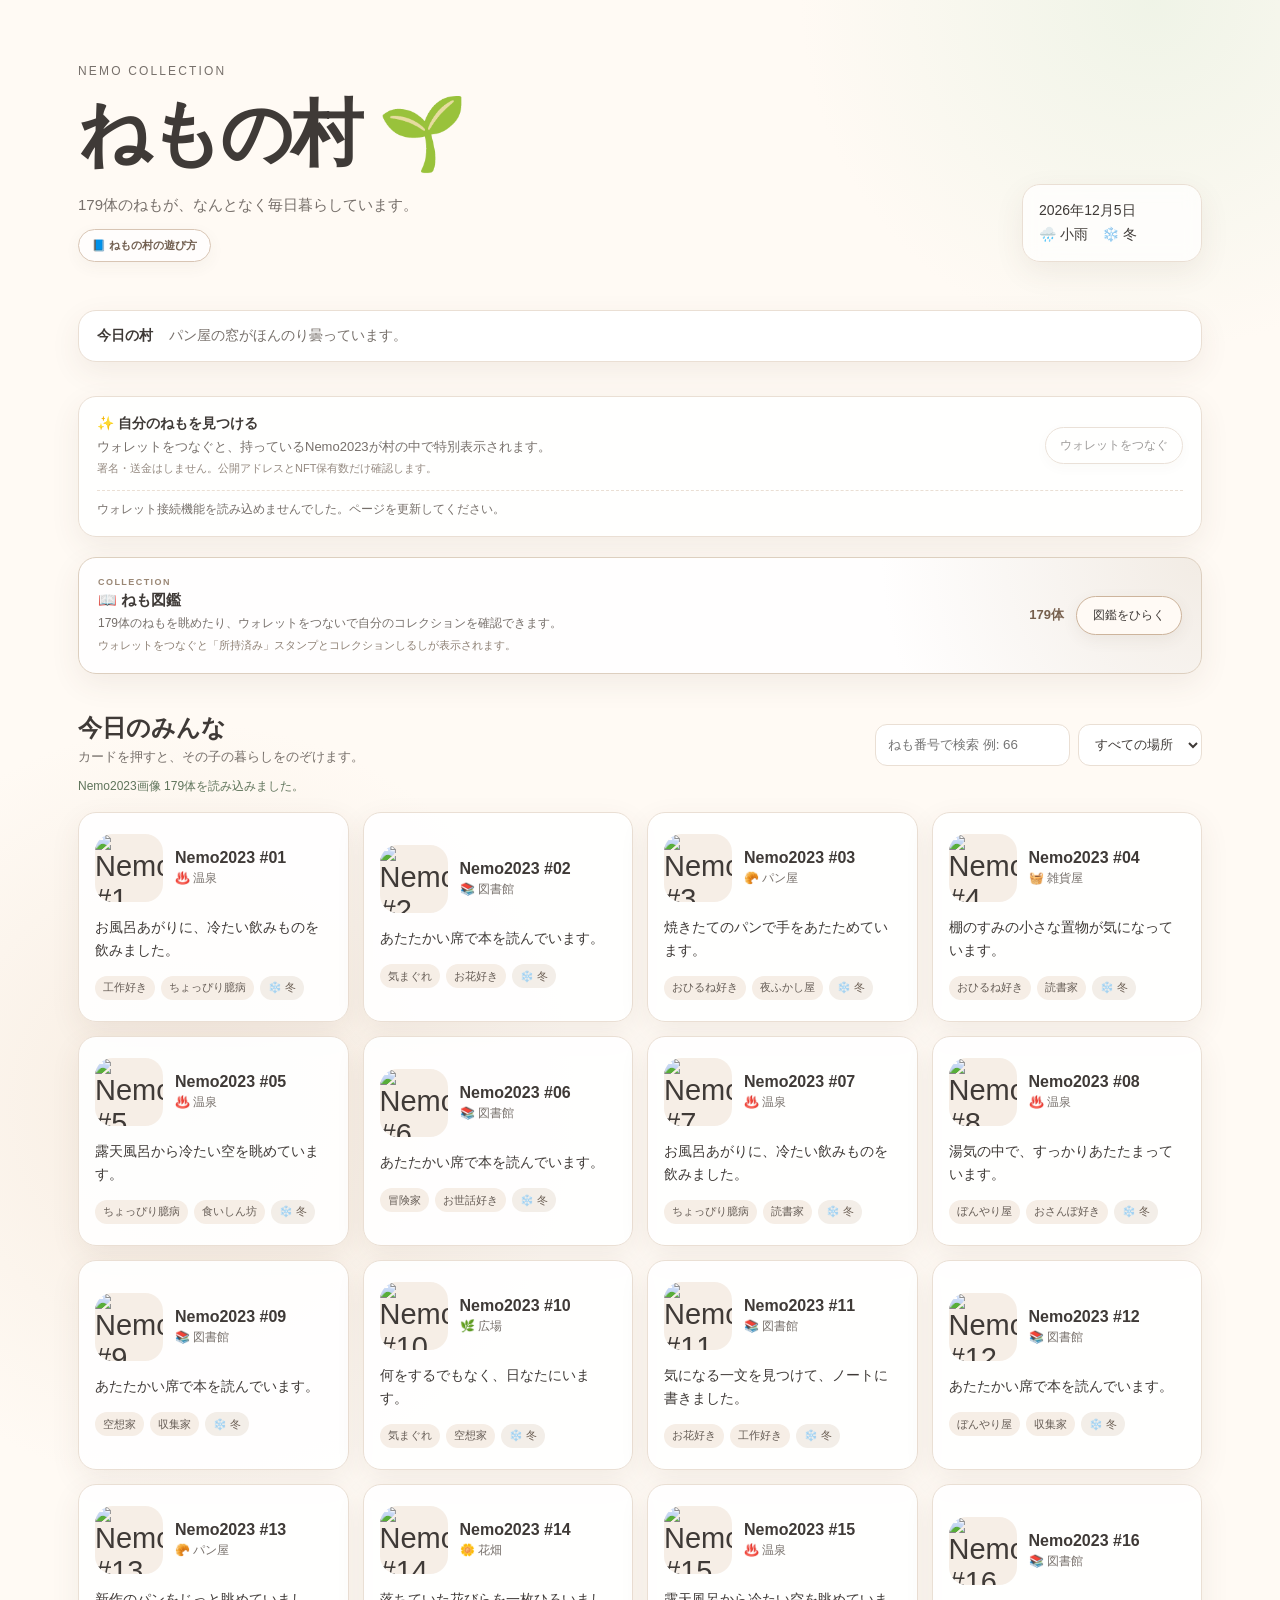
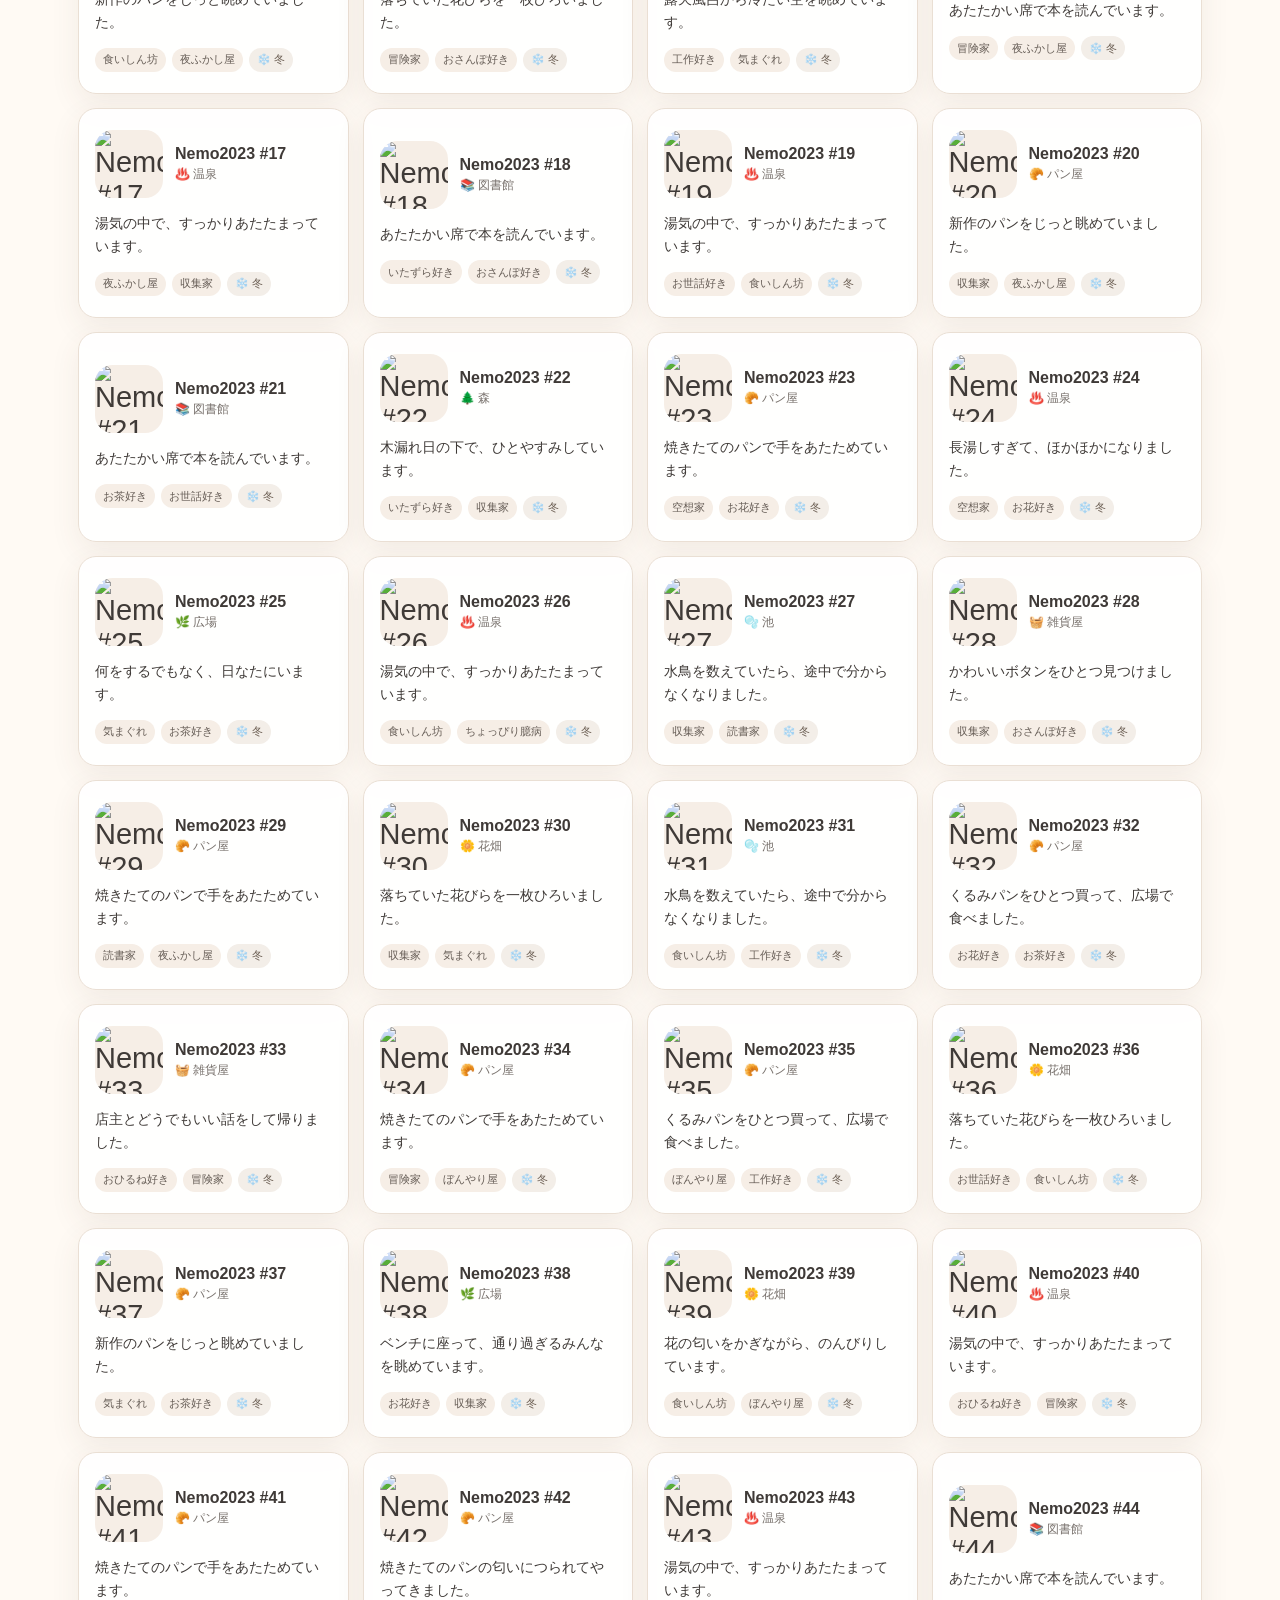
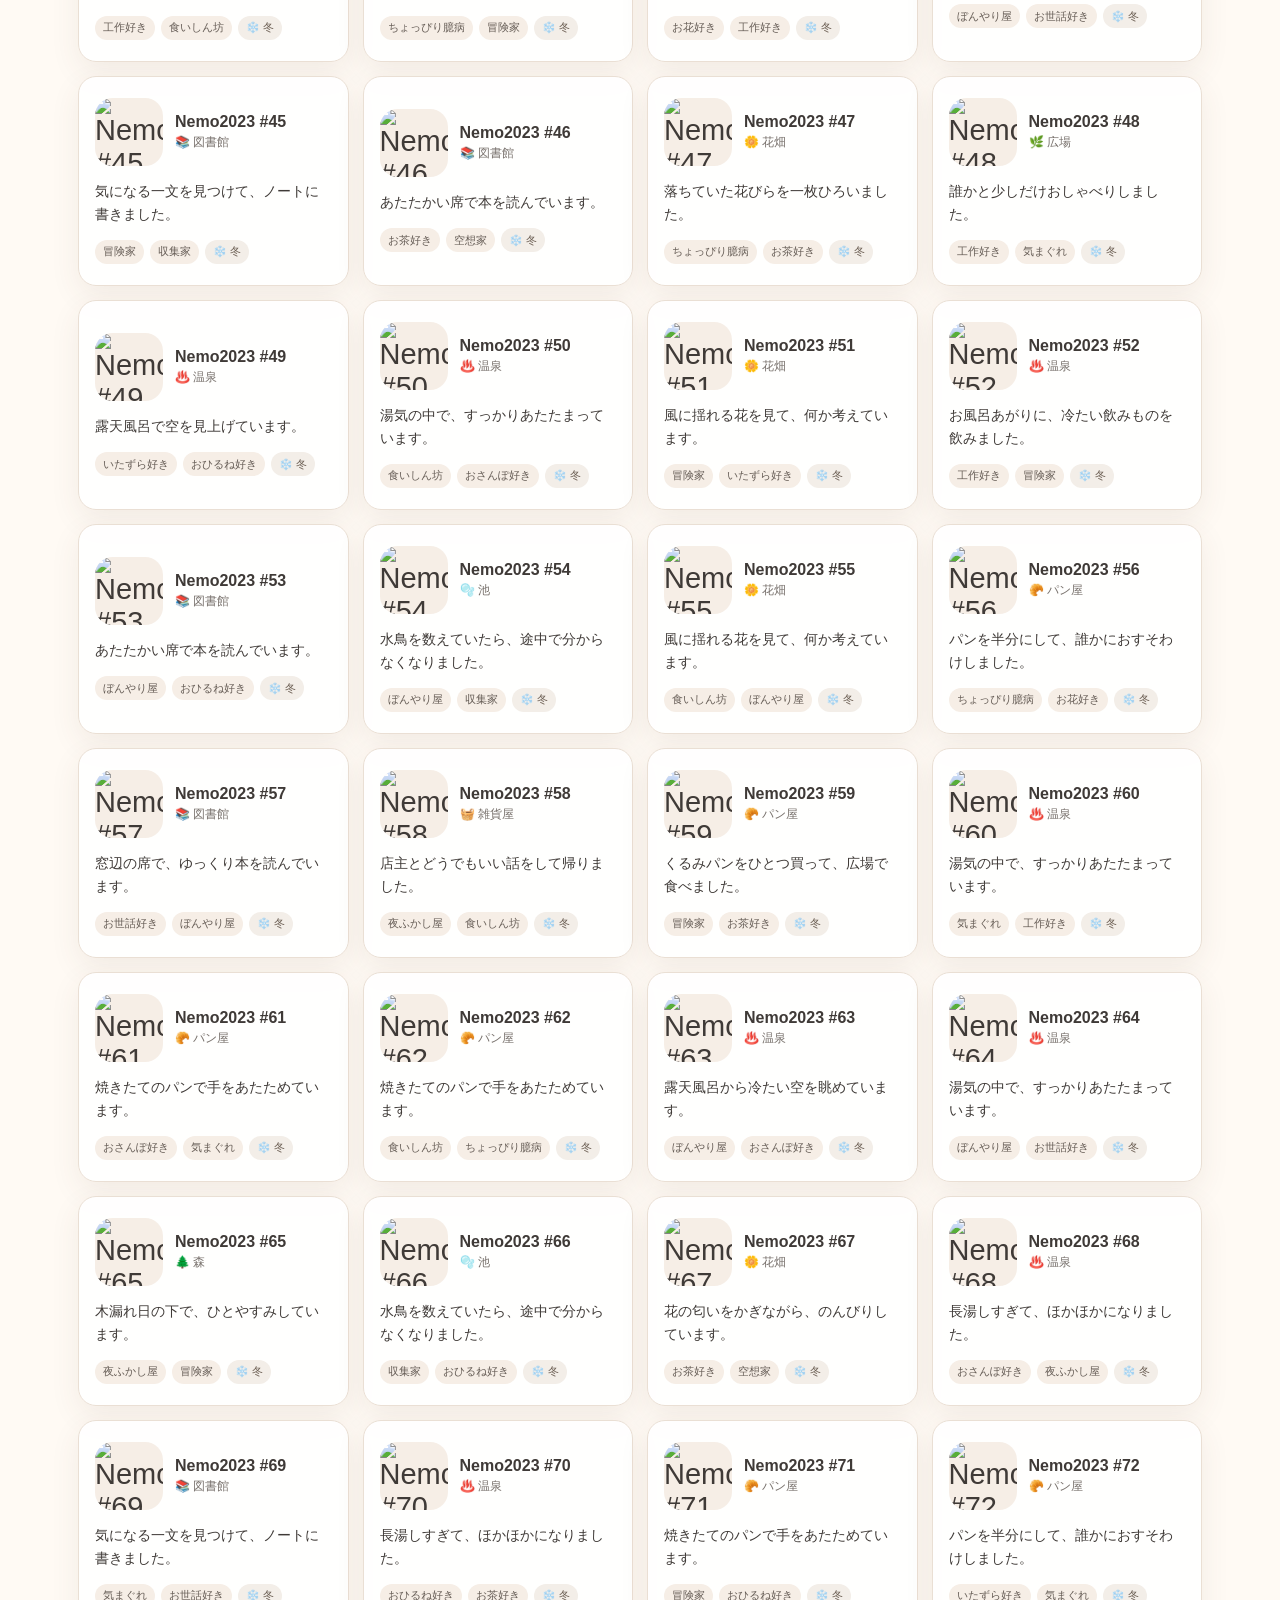
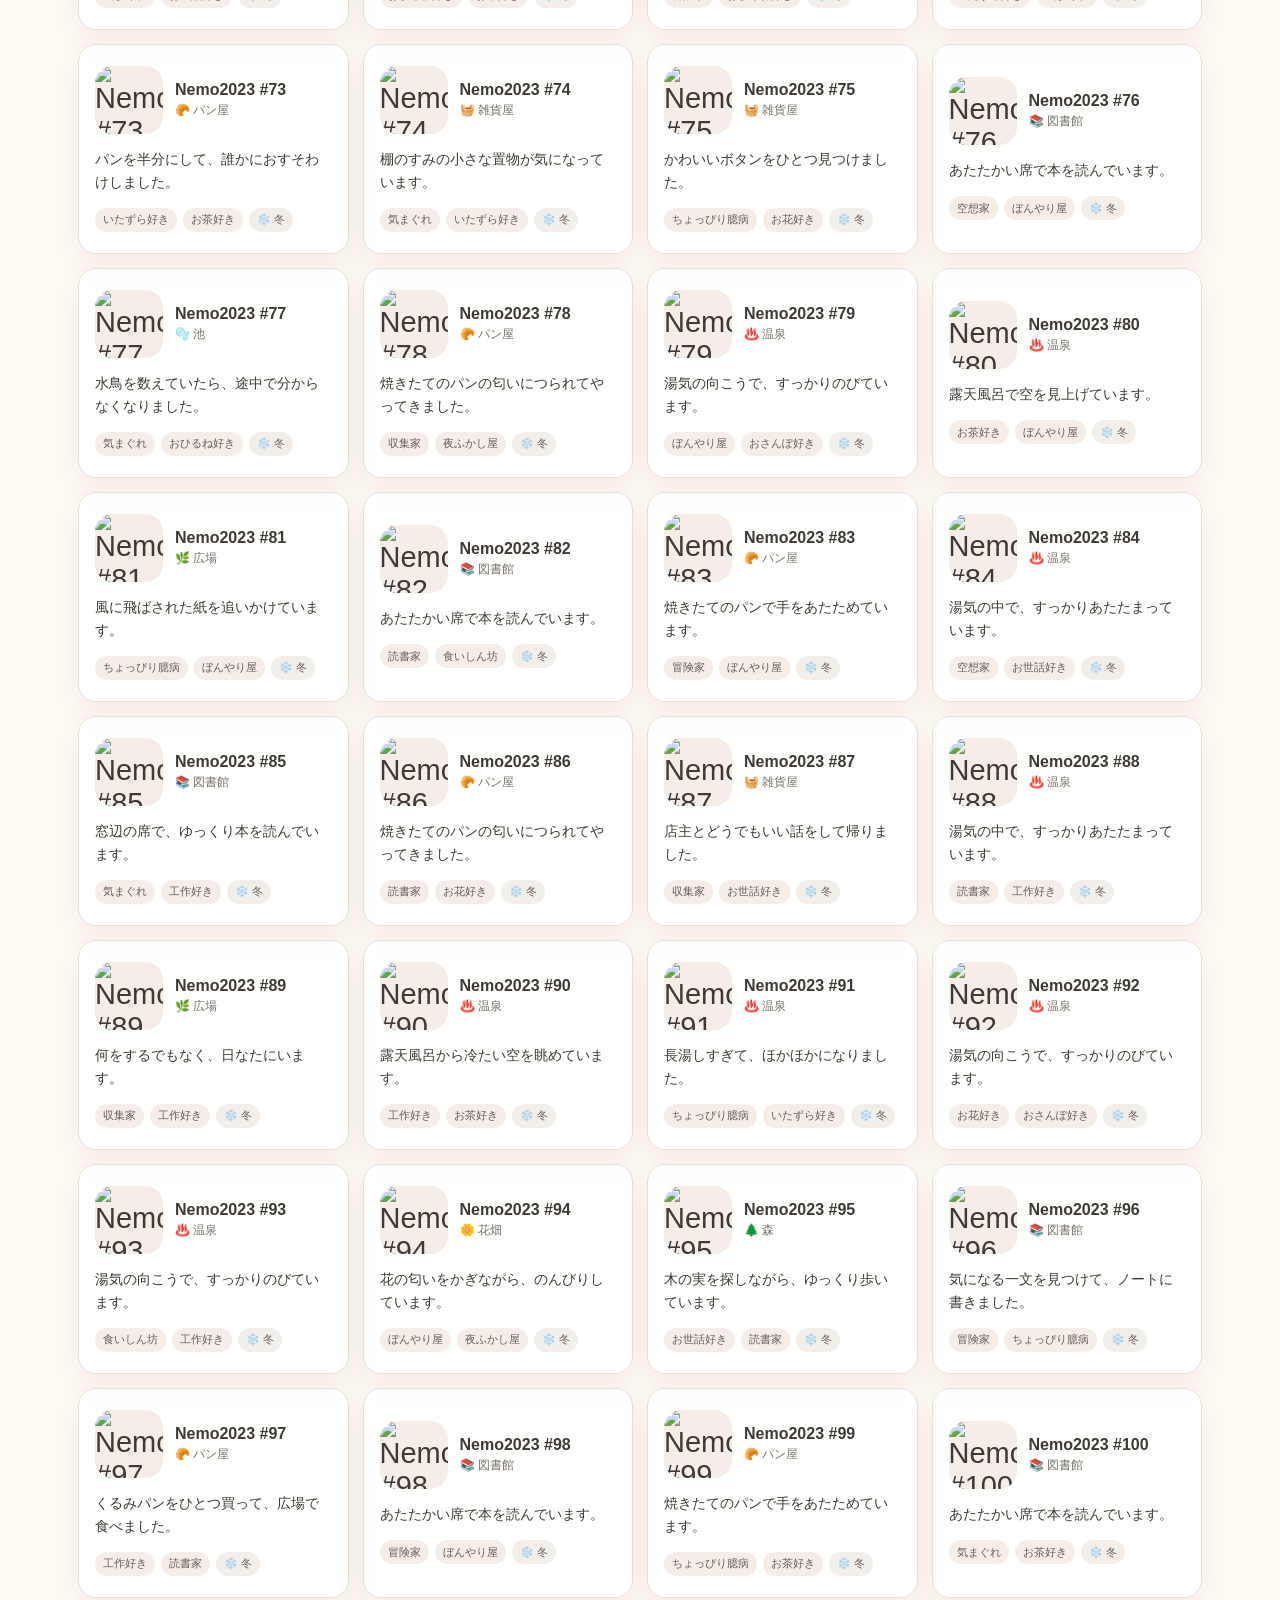
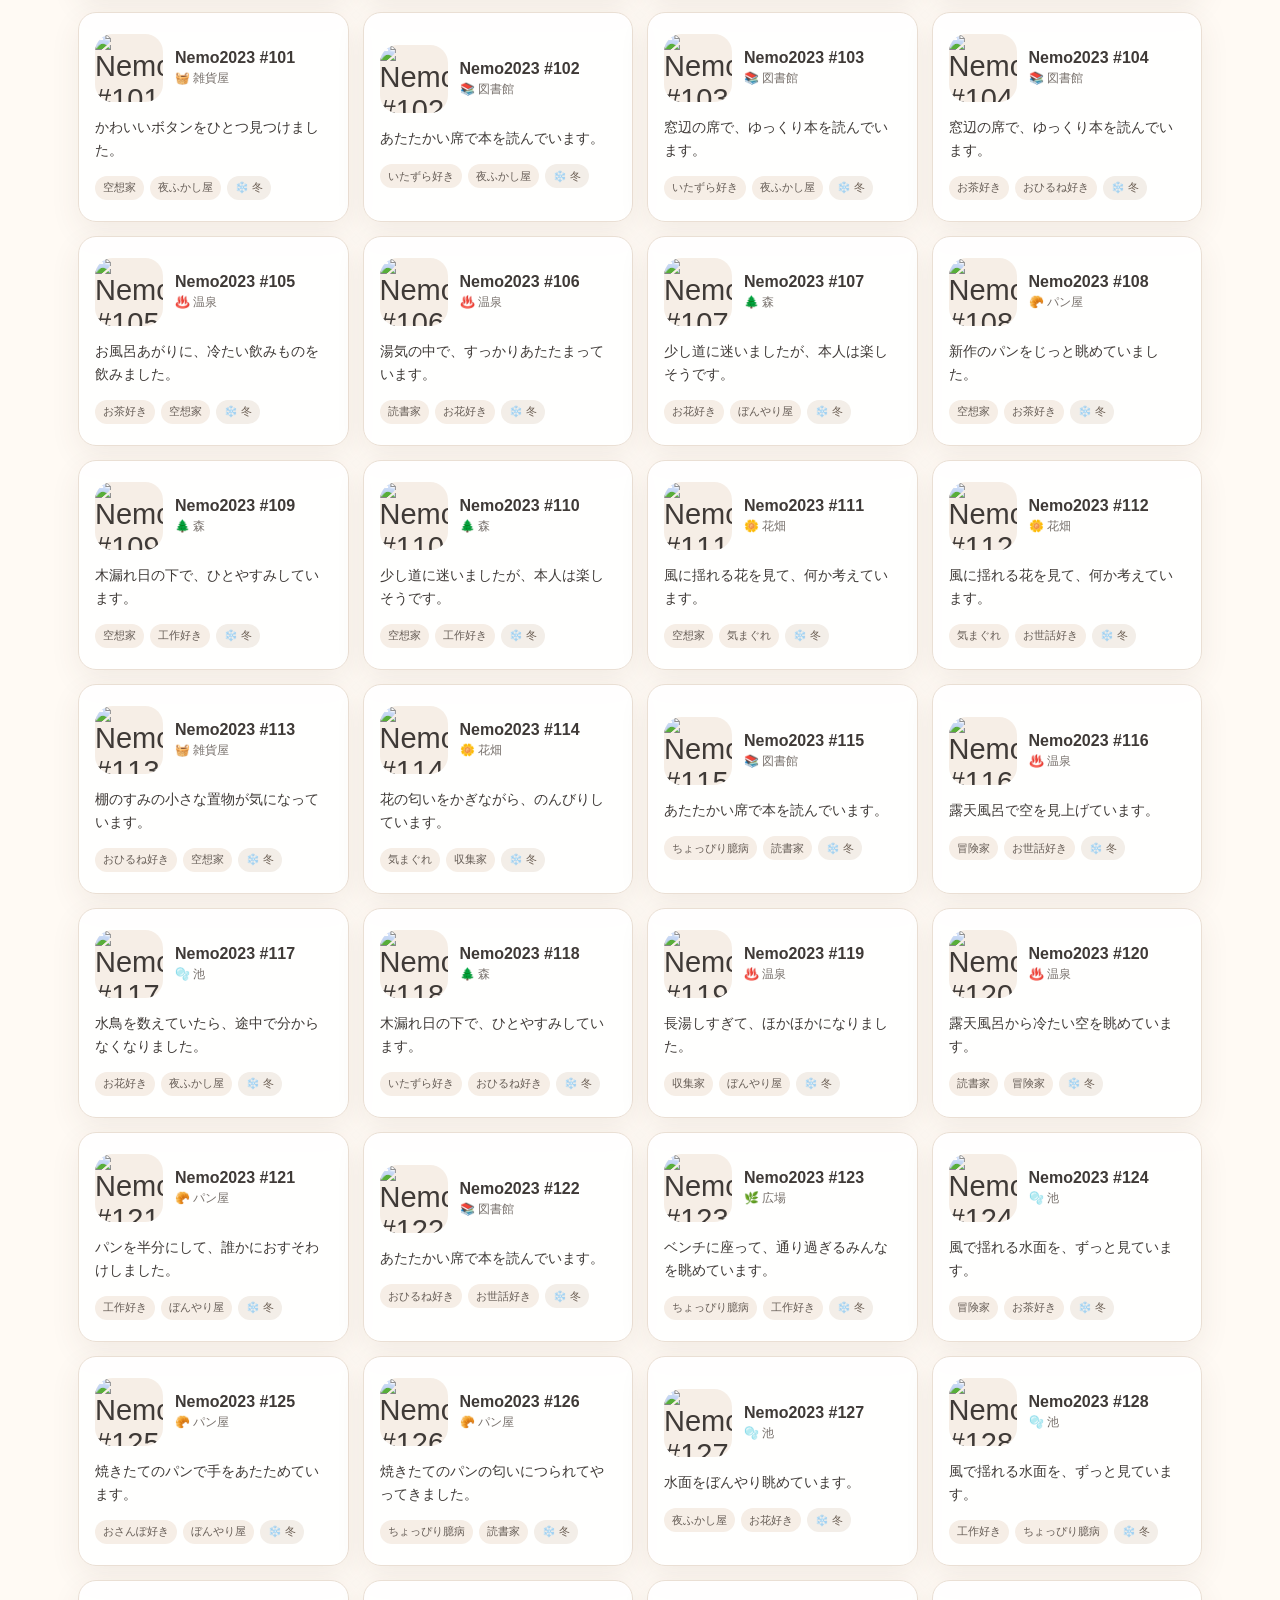
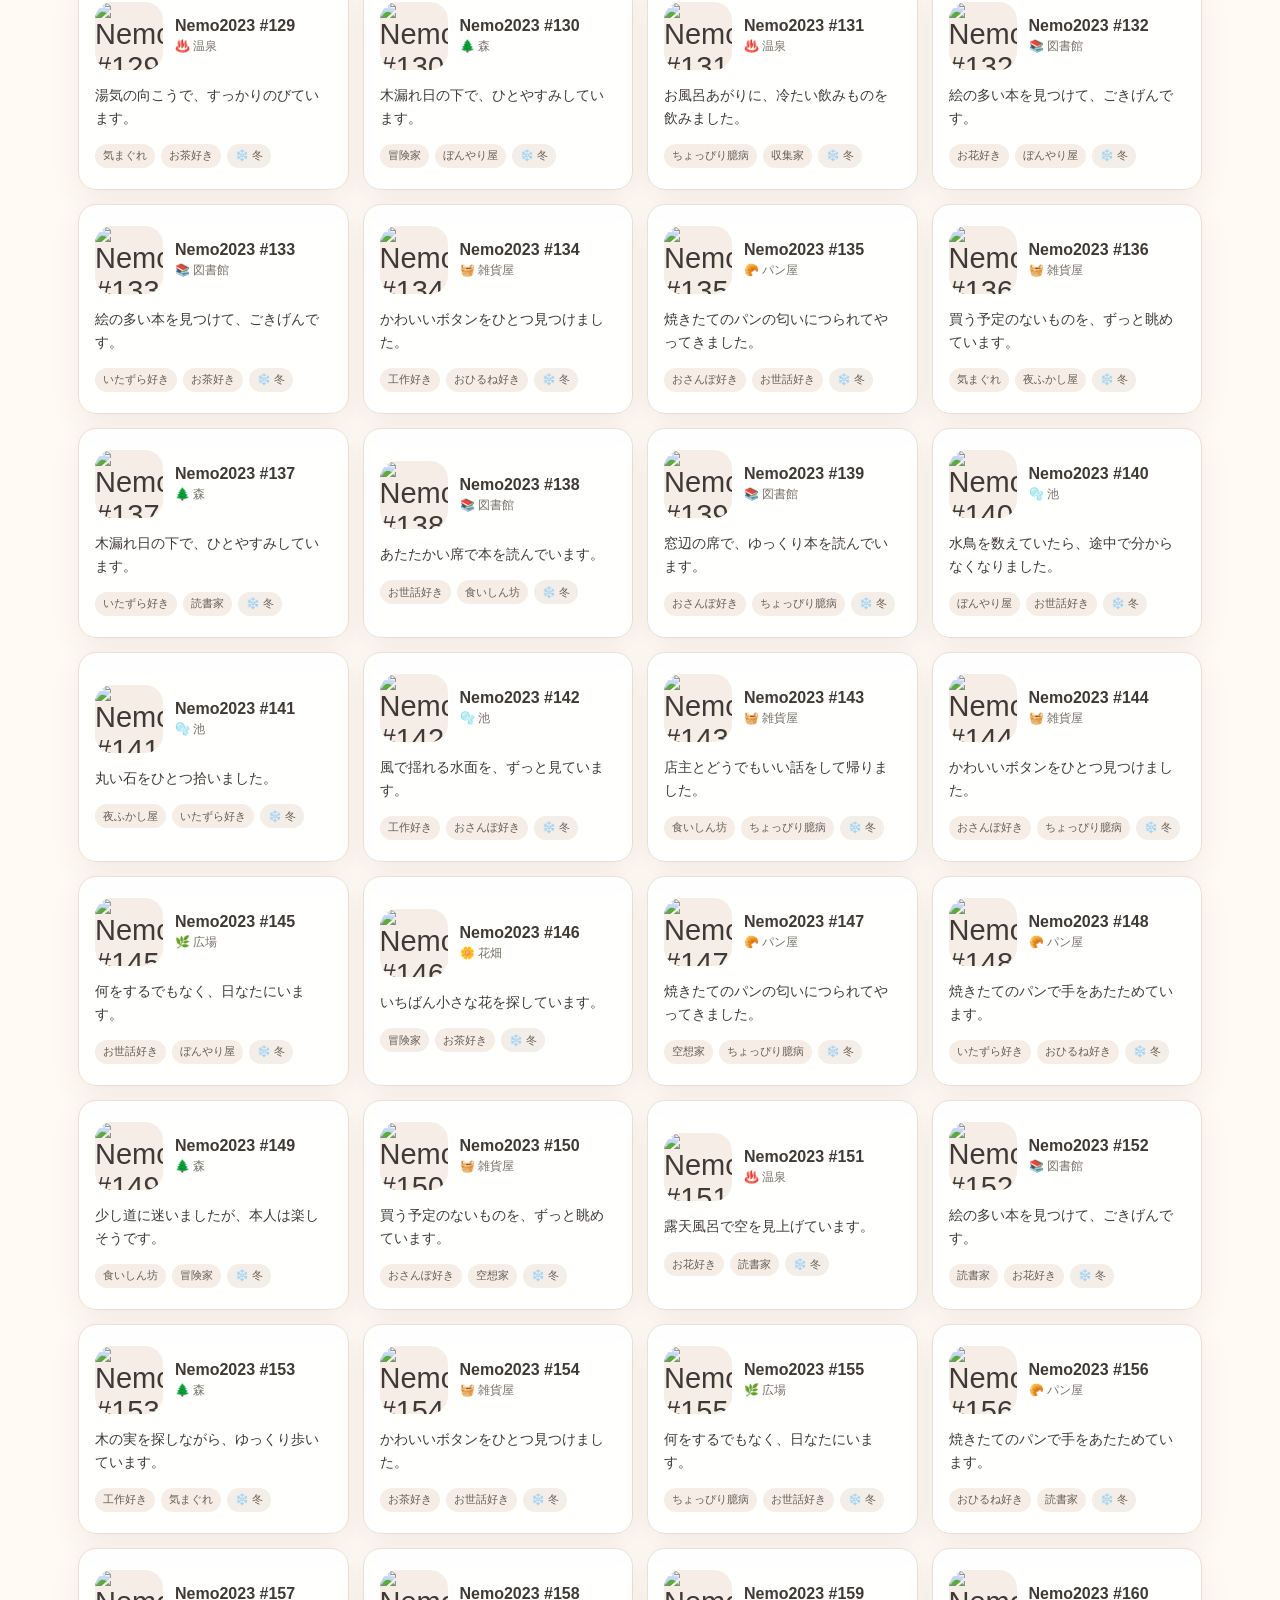
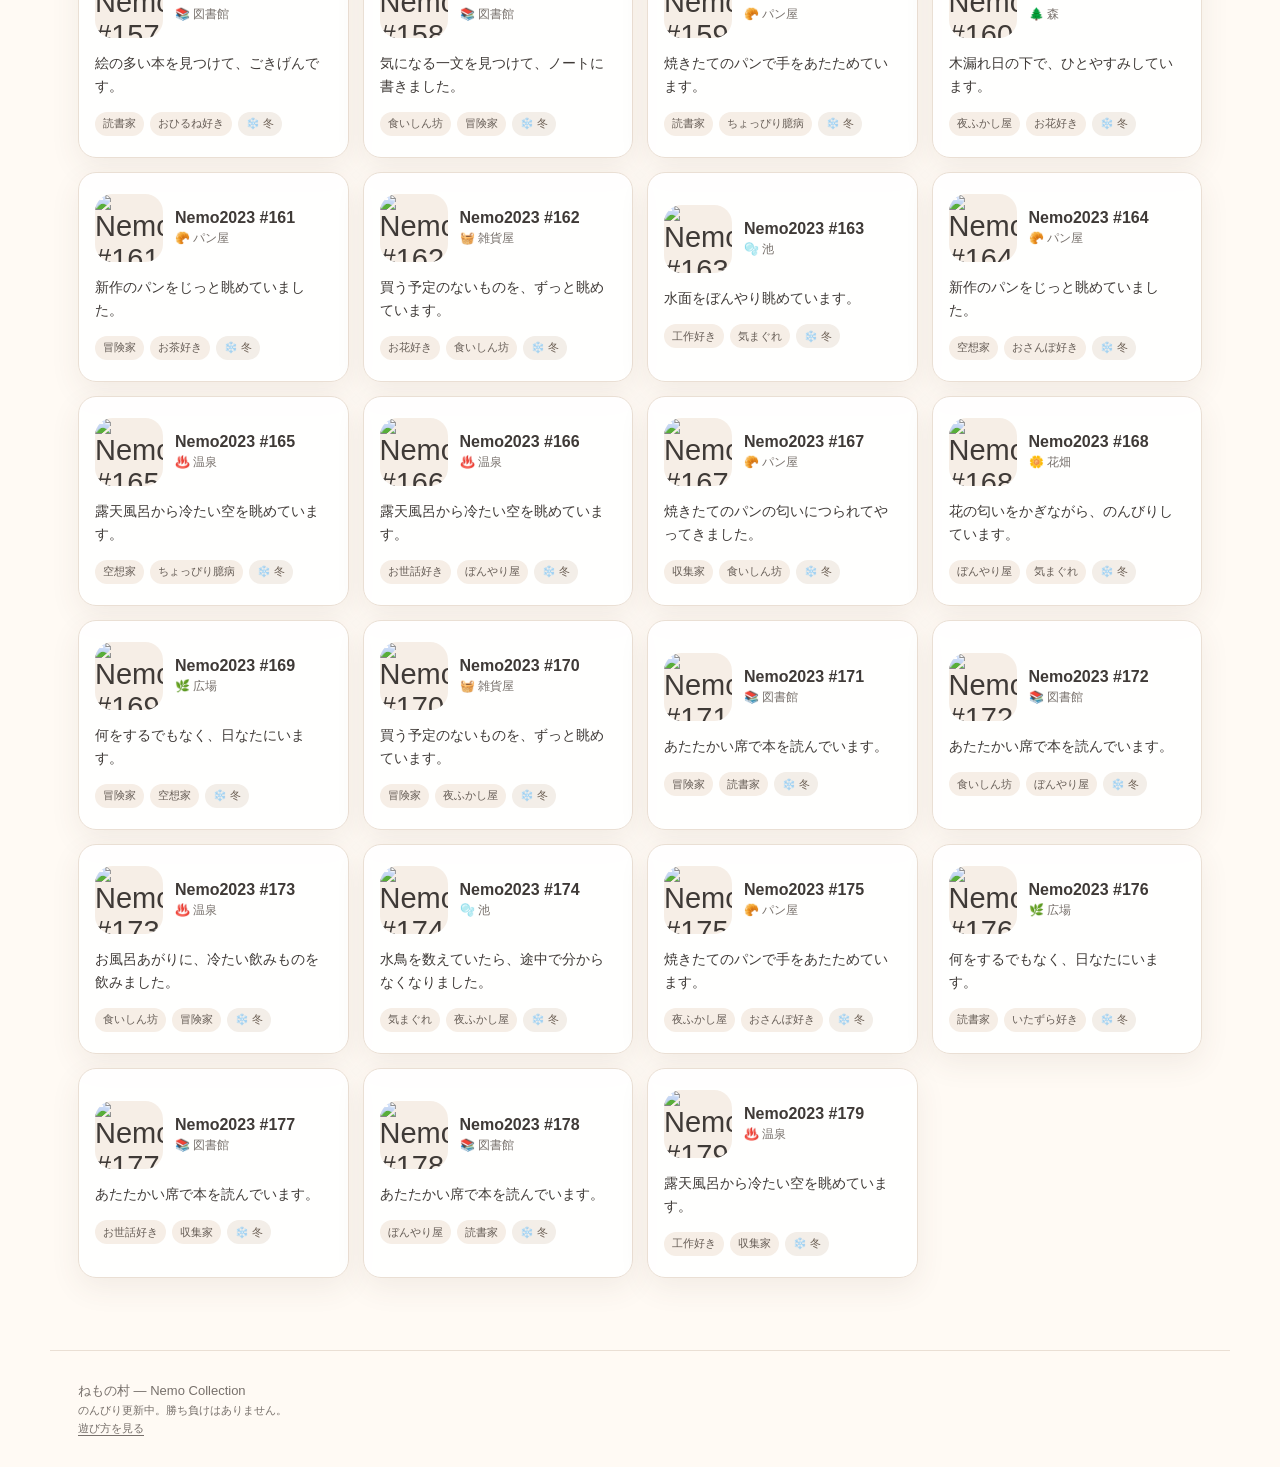
==== commit a3ebff79: "Add files via upload" ====
--- a/index.html
+++ b/index.html
@@ -27,6 +27,7 @@
       <p class="eyebrow">Nemo Collection</p>
       <h1>ねもの村 <span>🌱</span></h1>
       <p class="lead">179体のねもが、なんとなく毎日暮らしています。</p>
+      <a class="guide-link" href="play.html">📘 ねもの村の遊び方</a>
     </div>
     <div class="today-card">
       <div id="todayDate"></div>
@@ -93,6 +94,7 @@
   <footer>
     <p>ねもの村 — Nemo Collection</p>
     <p class="small">のんびり更新中。勝ち負けはありません。</p>
+    <p class="small"><a class="footer-guide-link" href="play.html">遊び方を見る</a></p>
   </footer>
 
   <dialog id="residentDialog">
--- a/style.css
+++ b/style.css
@@ -1703,3 +1703,369 @@
     grid-column: 2;
   }
 }
+
+
+/* === play guide page === */
+
+.guide-link {
+  display: inline-flex;
+  align-items: center;
+  width: fit-content;
+  margin-top: 14px;
+  border: 1px solid #d8c5b4;
+  border-radius: 999px;
+  padding: 8px 13px;
+  background: rgba(255,255,255,.72);
+  color: #725f50;
+  text-decoration: none;
+  font-size: 11px;
+  font-weight: 700;
+  box-shadow: 0 5px 16px rgba(88,70,55,.05);
+}
+
+.guide-link:hover {
+  background: #fff;
+  border-color: #bda48d;
+}
+
+.footer-guide-link {
+  color: inherit;
+  text-underline-offset: 3px;
+}
+
+.guide-page {
+  background:
+    radial-gradient(circle at 12% 5%, rgba(240,225,209,.65), transparent 28rem),
+    radial-gradient(circle at 95% 5%, rgba(225,238,219,.68), transparent 26rem),
+    var(--bg);
+}
+
+.guide-hero {
+  max-width: 920px;
+  margin: 0 auto;
+  padding: 52px 28px 34px;
+}
+
+.guide-back {
+  display: inline-block;
+  margin-bottom: 34px;
+  color: var(--sub);
+  font-size: 11px;
+  text-decoration: none;
+}
+
+.guide-back:hover {
+  text-decoration: underline;
+}
+
+.guide-hero h1 {
+  max-width: 720px;
+  font-size: clamp(44px, 8vw, 76px);
+  line-height: .98;
+}
+
+.mobile-break {
+  display: none;
+}
+
+.guide-lead {
+  max-width: 680px;
+  margin: 22px 0 0;
+  color: var(--sub);
+  font-size: 15px;
+  line-height: 1.9;
+}
+
+.guide-main {
+  max-width: 920px;
+  padding-top: 8px;
+}
+
+.guide-start,
+.guide-feature,
+.guide-wallet,
+.guide-note,
+.guide-ending {
+  margin-bottom: 18px;
+  border: 1px solid var(--line);
+  border-radius: 20px;
+  background: rgba(255,255,255,.91);
+  box-shadow: var(--shadow);
+}
+
+.guide-start {
+  display: grid;
+  grid-template-columns: 64px 1fr;
+  gap: 18px;
+  padding: 24px 26px;
+}
+
+.guide-number {
+  color: #c0a992;
+  font-size: 28px;
+  font-weight: 800;
+  letter-spacing: -.05em;
+}
+
+.guide-start h2,
+.guide-feature h2,
+.guide-wallet h2,
+.guide-note h2,
+.guide-ending h2 {
+  margin: 0 0 10px;
+  font-size: 21px;
+}
+
+.guide-start p,
+.guide-feature p,
+.guide-wallet p,
+.guide-note p,
+.guide-ending p {
+  margin: 0 0 10px;
+  color: var(--sub);
+  font-size: 12px;
+  line-height: 1.85;
+}
+
+.guide-start p:last-child,
+.guide-feature p:last-child,
+.guide-wallet p:last-child,
+.guide-note p:last-child,
+.guide-ending p:last-child {
+  margin-bottom: 0;
+}
+
+.guide-feature {
+  display: grid;
+  grid-template-columns: 80px 1fr;
+  gap: 18px;
+  padding: 28px;
+}
+
+.guide-icon {
+  font-size: 42px;
+  line-height: 1;
+}
+
+.guide-kicker {
+  margin: 0 0 5px !important;
+  color: #a18d7a !important;
+  font-size: 9px !important;
+  font-weight: 800;
+  letter-spacing: .17em;
+}
+
+.guide-mini-grid {
+  display: grid;
+  grid-template-columns: repeat(2,minmax(0,1fr));
+  gap: 9px;
+  margin-top: 16px;
+}
+
+.guide-mini-card {
+  display: flex;
+  flex-direction: column;
+  gap: 5px;
+  border: 1px solid var(--line);
+  border-radius: 14px;
+  padding: 13px;
+  background: #fffaf5;
+}
+
+.guide-mini-card strong {
+  font-size: 11px;
+}
+
+.guide-mini-card span {
+  color: var(--sub);
+  font-size: 10px;
+  line-height: 1.6;
+}
+
+.guide-outing-feature {
+  border-color: #d7c3ae;
+  background:
+    radial-gradient(circle at 100% 0%, rgba(225,236,214,.72), transparent 20rem),
+    rgba(255,255,255,.94);
+}
+
+.guide-places {
+  display: flex;
+  flex-wrap: wrap;
+  gap: 6px;
+  margin: 15px 0;
+}
+
+.guide-places span {
+  border: 1px solid var(--line);
+  border-radius: 999px;
+  padding: 6px 9px;
+  background: rgba(255,255,255,.78);
+  color: #705f52;
+  font-size: 9px;
+}
+
+.guide-example {
+  display: flex;
+  flex-direction: column;
+  gap: 4px;
+  margin-top: 15px;
+  border: 1px dashed #d5bfa8;
+  border-radius: 14px;
+  padding: 14px;
+  background: #fff9f2;
+}
+
+.guide-example small {
+  color: var(--sub);
+  font-size: 8px;
+}
+
+.guide-example strong {
+  margin-bottom: 3px;
+  font-size: 12px;
+}
+
+.guide-example span {
+  color: #70655d;
+  font-size: 10px;
+  line-height: 1.55;
+}
+
+.guide-wallet {
+  padding: 28px;
+  background:
+    radial-gradient(circle at 0% 100%, rgba(235,226,217,.7), transparent 20rem),
+    rgba(255,255,255,.94);
+}
+
+.guide-wallet-list {
+  display: grid;
+  gap: 7px;
+  margin: 17px 0;
+}
+
+.guide-wallet-list > div {
+  display: grid;
+  grid-template-columns: 34px 1fr;
+  gap: 9px;
+  align-items: center;
+  border-bottom: 1px dashed var(--line);
+  padding: 8px 0;
+}
+
+.guide-wallet-list > div span {
+  color: #b29c87;
+  font-size: 9px;
+  font-weight: 700;
+}
+
+.guide-wallet-list > div strong {
+  font-size: 11px;
+}
+
+.guide-safe {
+  margin-top: 18px;
+  border: 1px solid #d8c7b5;
+  border-radius: 14px;
+  padding: 14px;
+  background: #fbf6f0;
+}
+
+.guide-safe strong {
+  display: block;
+  margin-bottom: 6px;
+  font-size: 11px;
+}
+
+.guide-safe p {
+  font-size: 10px;
+}
+
+.guide-note {
+  padding: 23px 26px;
+}
+
+.guide-note h2 {
+  font-size: 16px;
+}
+
+.guide-ending {
+  padding: 42px 28px;
+  text-align: center;
+}
+
+.guide-ending > span {
+  display: block;
+  margin-bottom: 11px;
+  font-size: 32px;
+}
+
+.guide-ending h2 {
+  font-size: 23px;
+}
+
+.guide-enter {
+  display: inline-flex;
+  margin-top: 17px;
+  border: 1px solid #bea48d;
+  border-radius: 999px;
+  padding: 11px 18px;
+  background: #f3e7da;
+  color: #6d5847;
+  text-decoration: none;
+  font-size: 11px;
+  font-weight: 800;
+}
+
+.guide-enter:hover {
+  background: #ebdac9;
+}
+
+@media (max-width: 620px) {
+  .mobile-break {
+    display: block;
+  }
+
+  .guide-hero {
+    padding: 40px 20px 26px;
+  }
+
+  .guide-main {
+    padding-left: 16px;
+    padding-right: 16px;
+  }
+
+  .guide-start {
+    grid-template-columns: 44px 1fr;
+    gap: 11px;
+    padding: 19px;
+  }
+
+  .guide-number {
+    font-size: 23px;
+  }
+
+  .guide-feature {
+    grid-template-columns: 1fr;
+    gap: 12px;
+    padding: 22px 19px;
+  }
+
+  .guide-icon {
+    font-size: 34px;
+  }
+
+  .guide-mini-grid {
+    grid-template-columns: 1fr;
+  }
+
+  .guide-wallet,
+  .guide-note {
+    padding: 21px 19px;
+  }
+
+  .guide-ending {
+    padding: 32px 19px;
+  }
+}
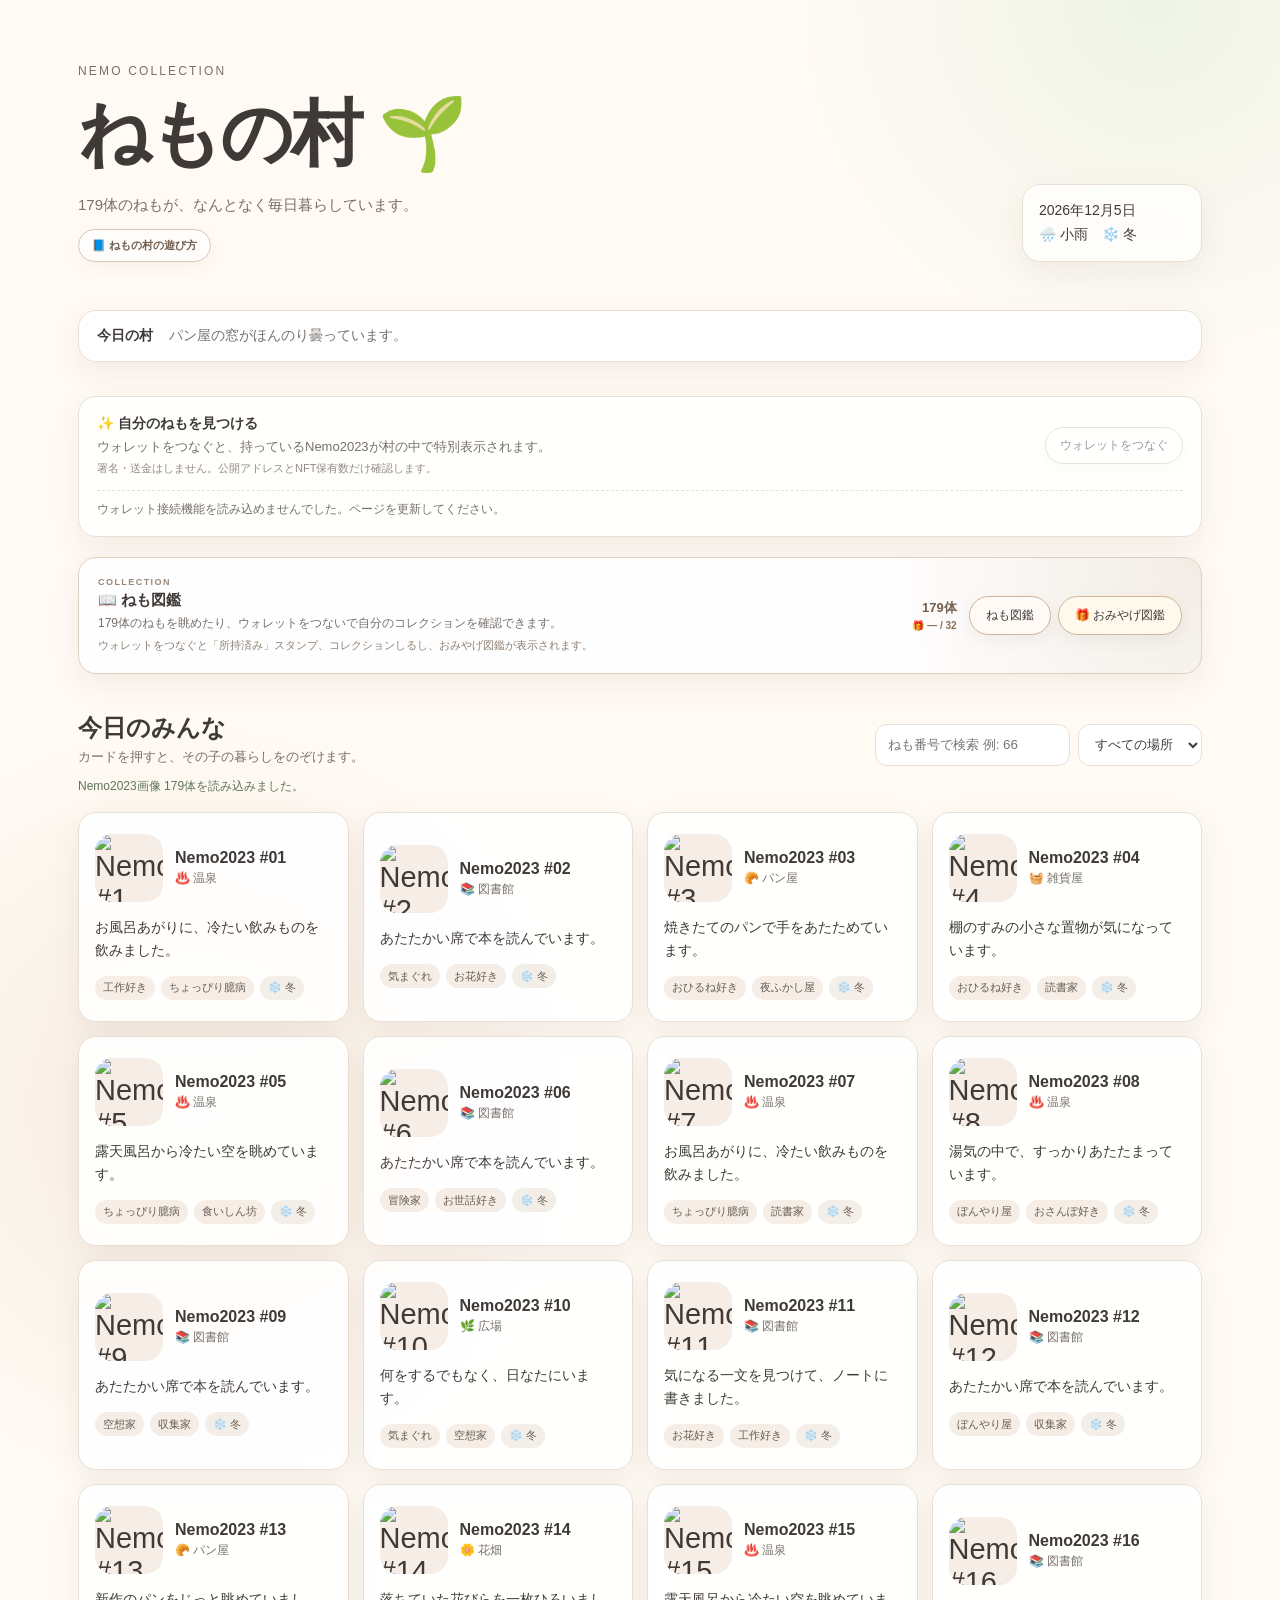
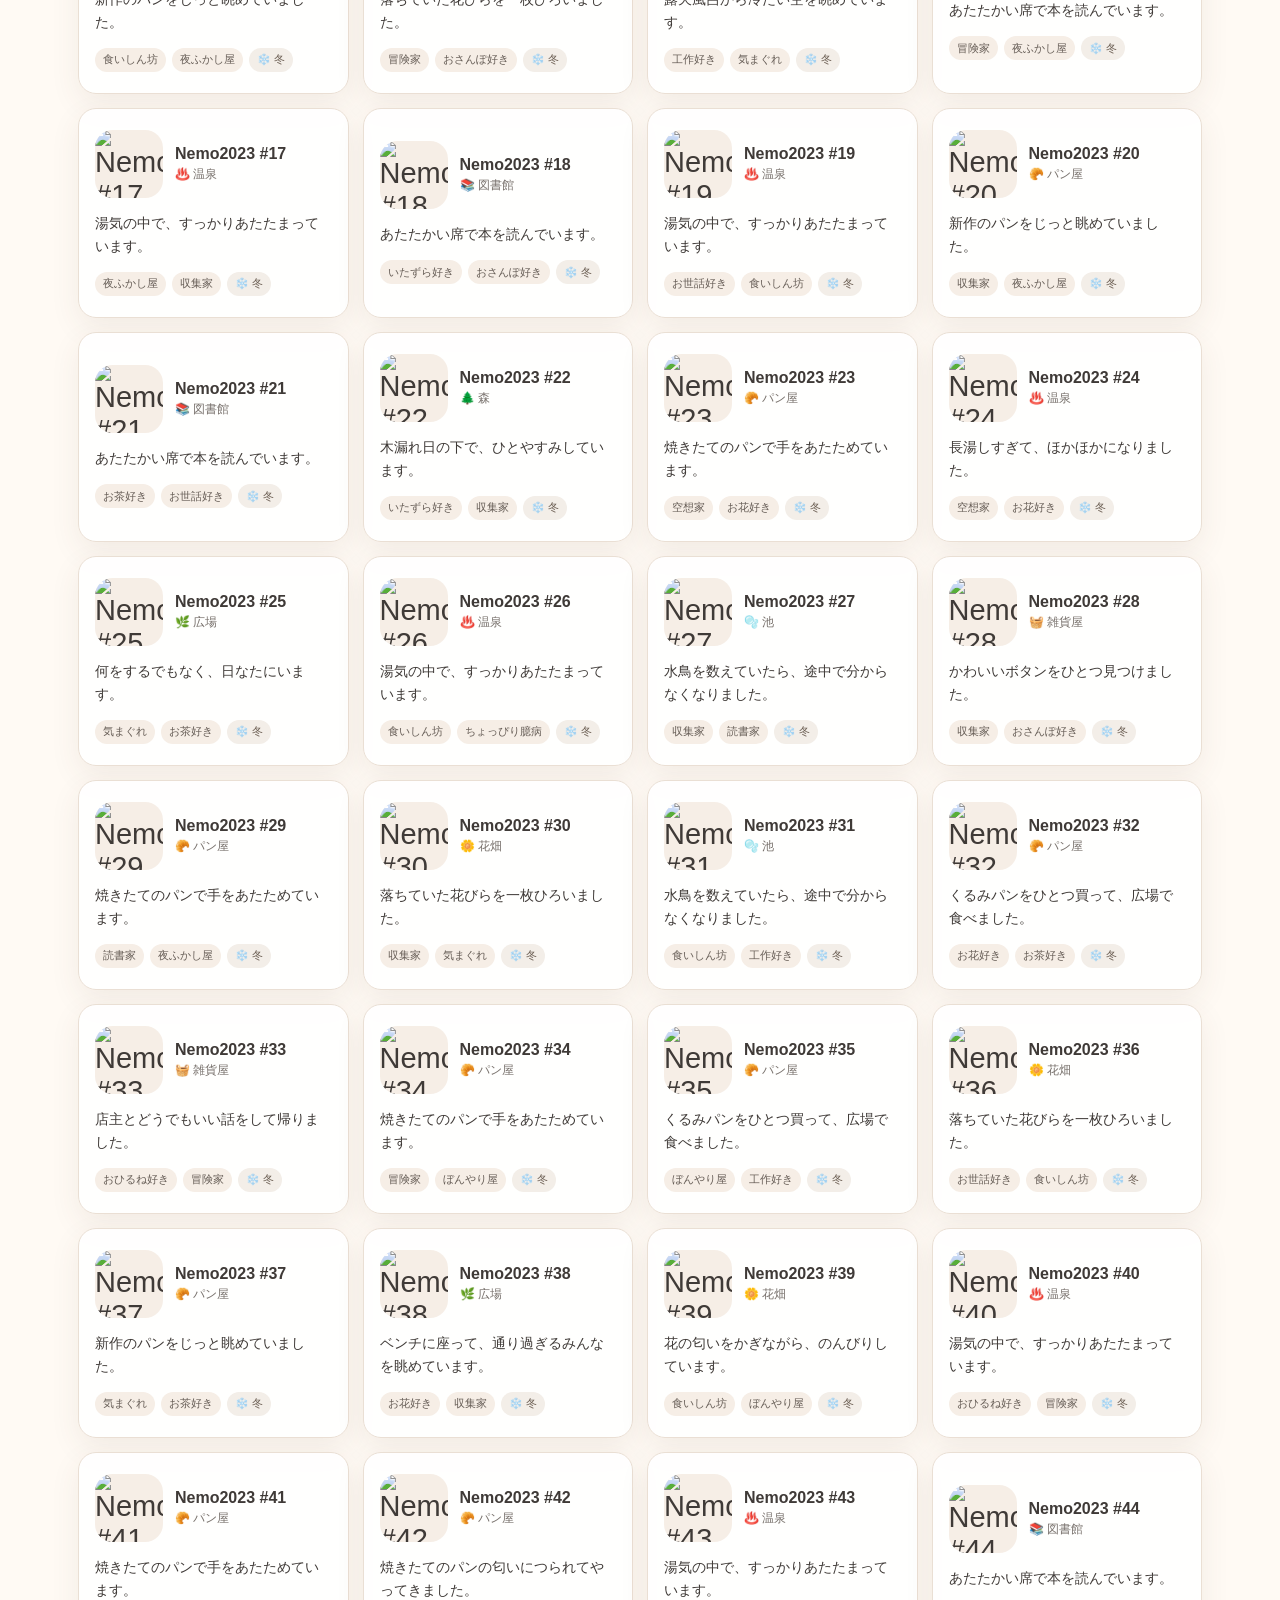
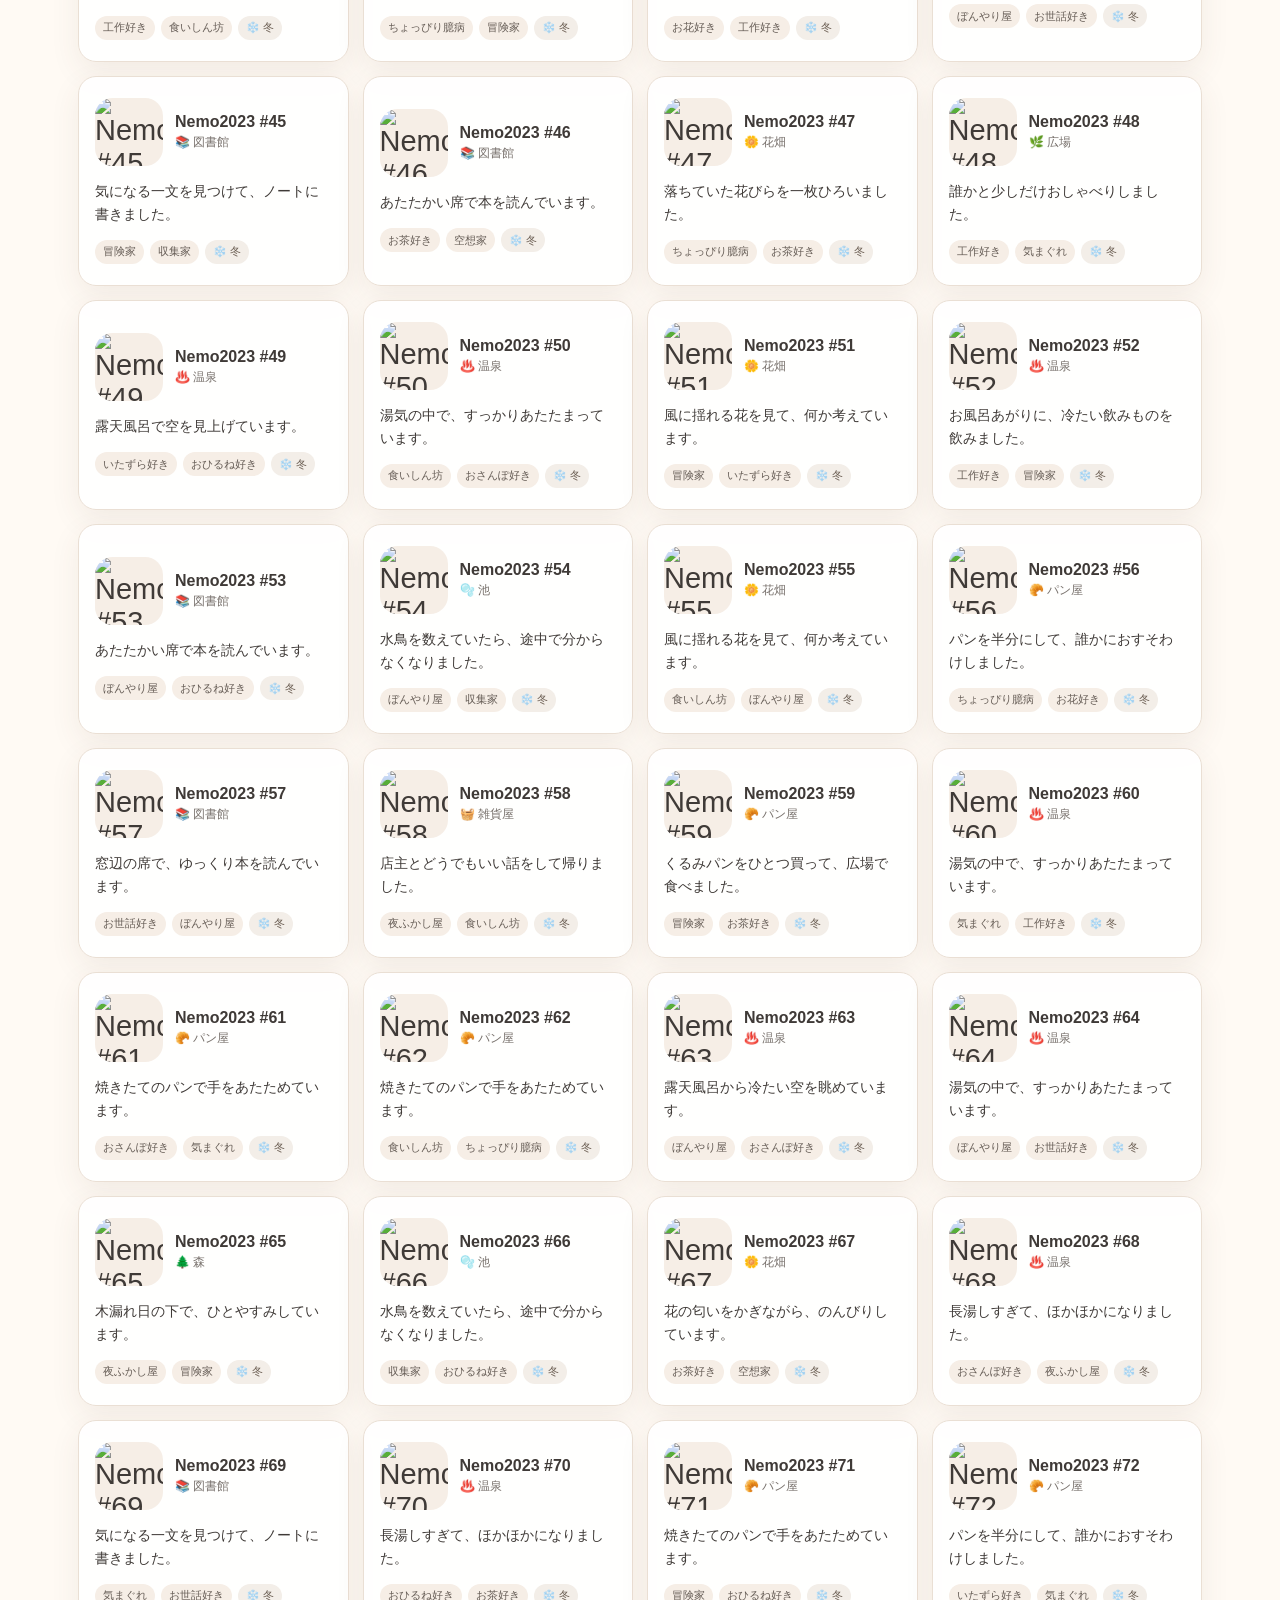
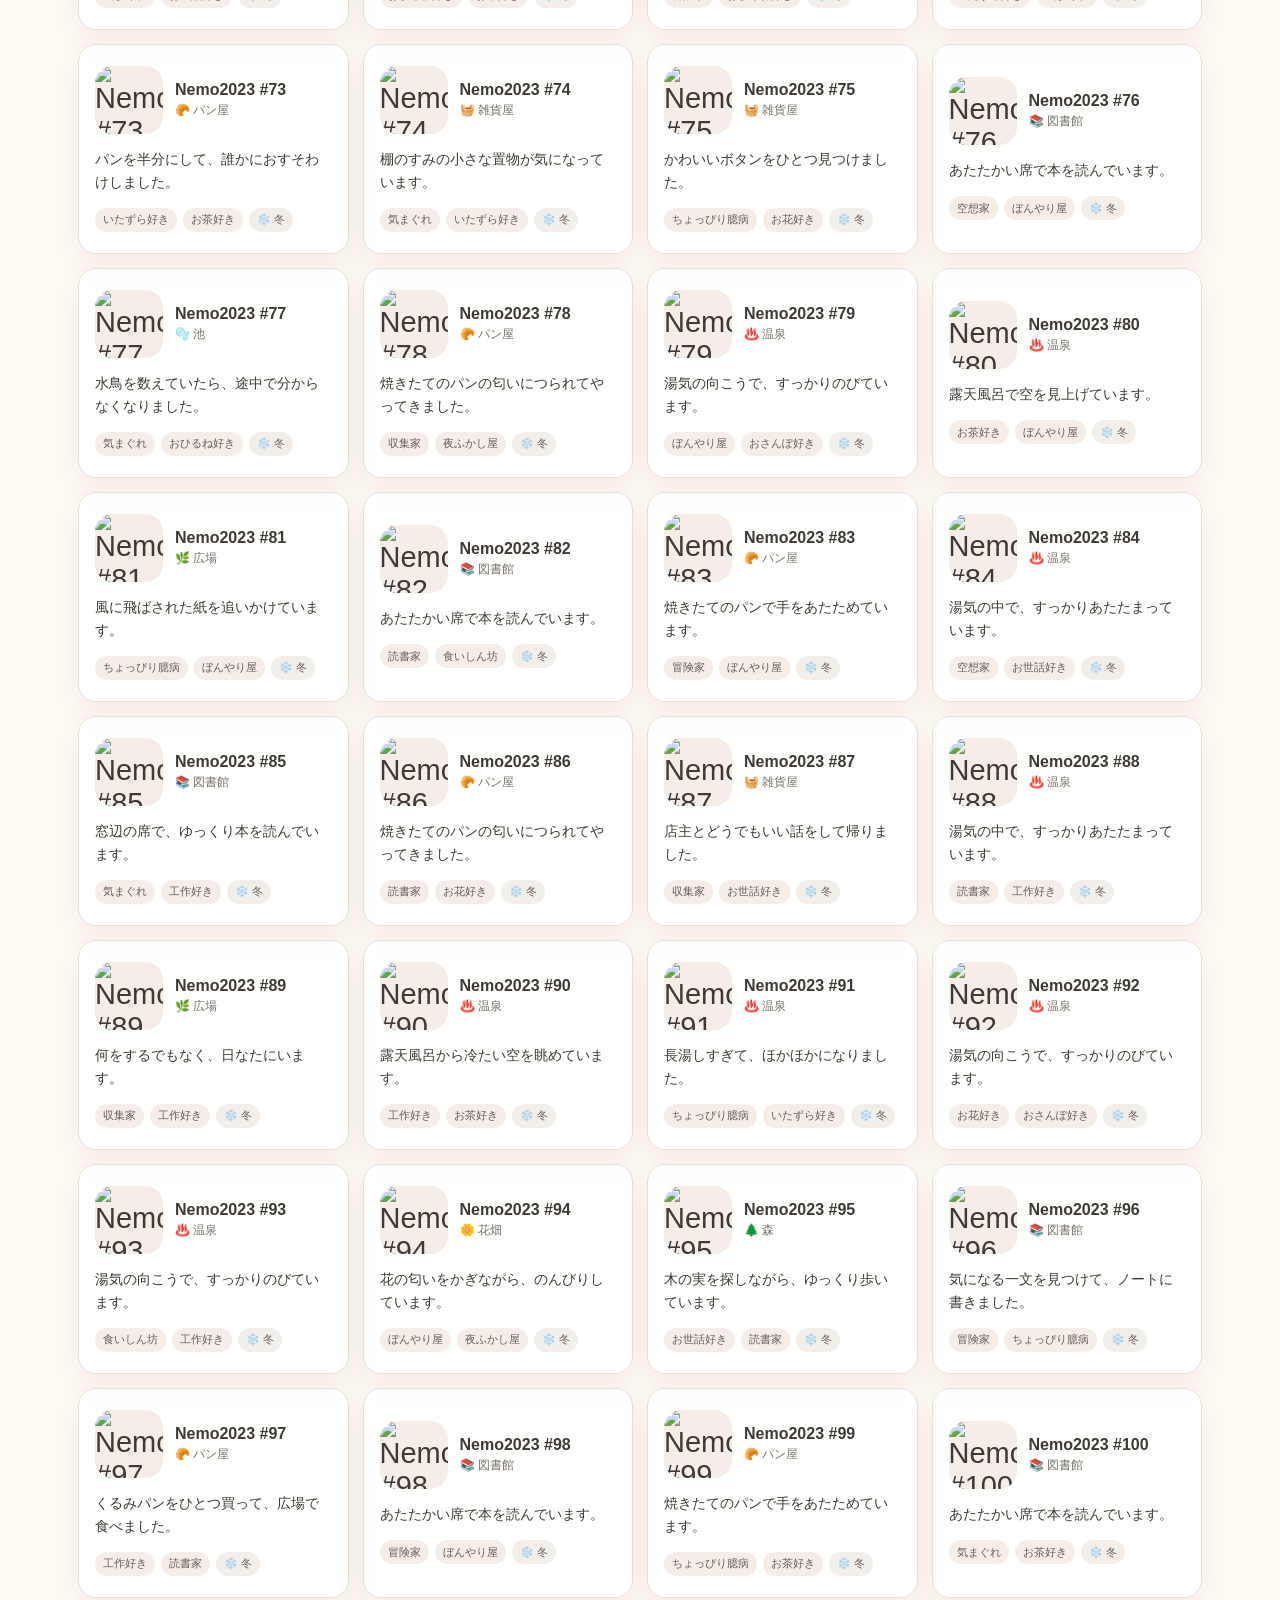
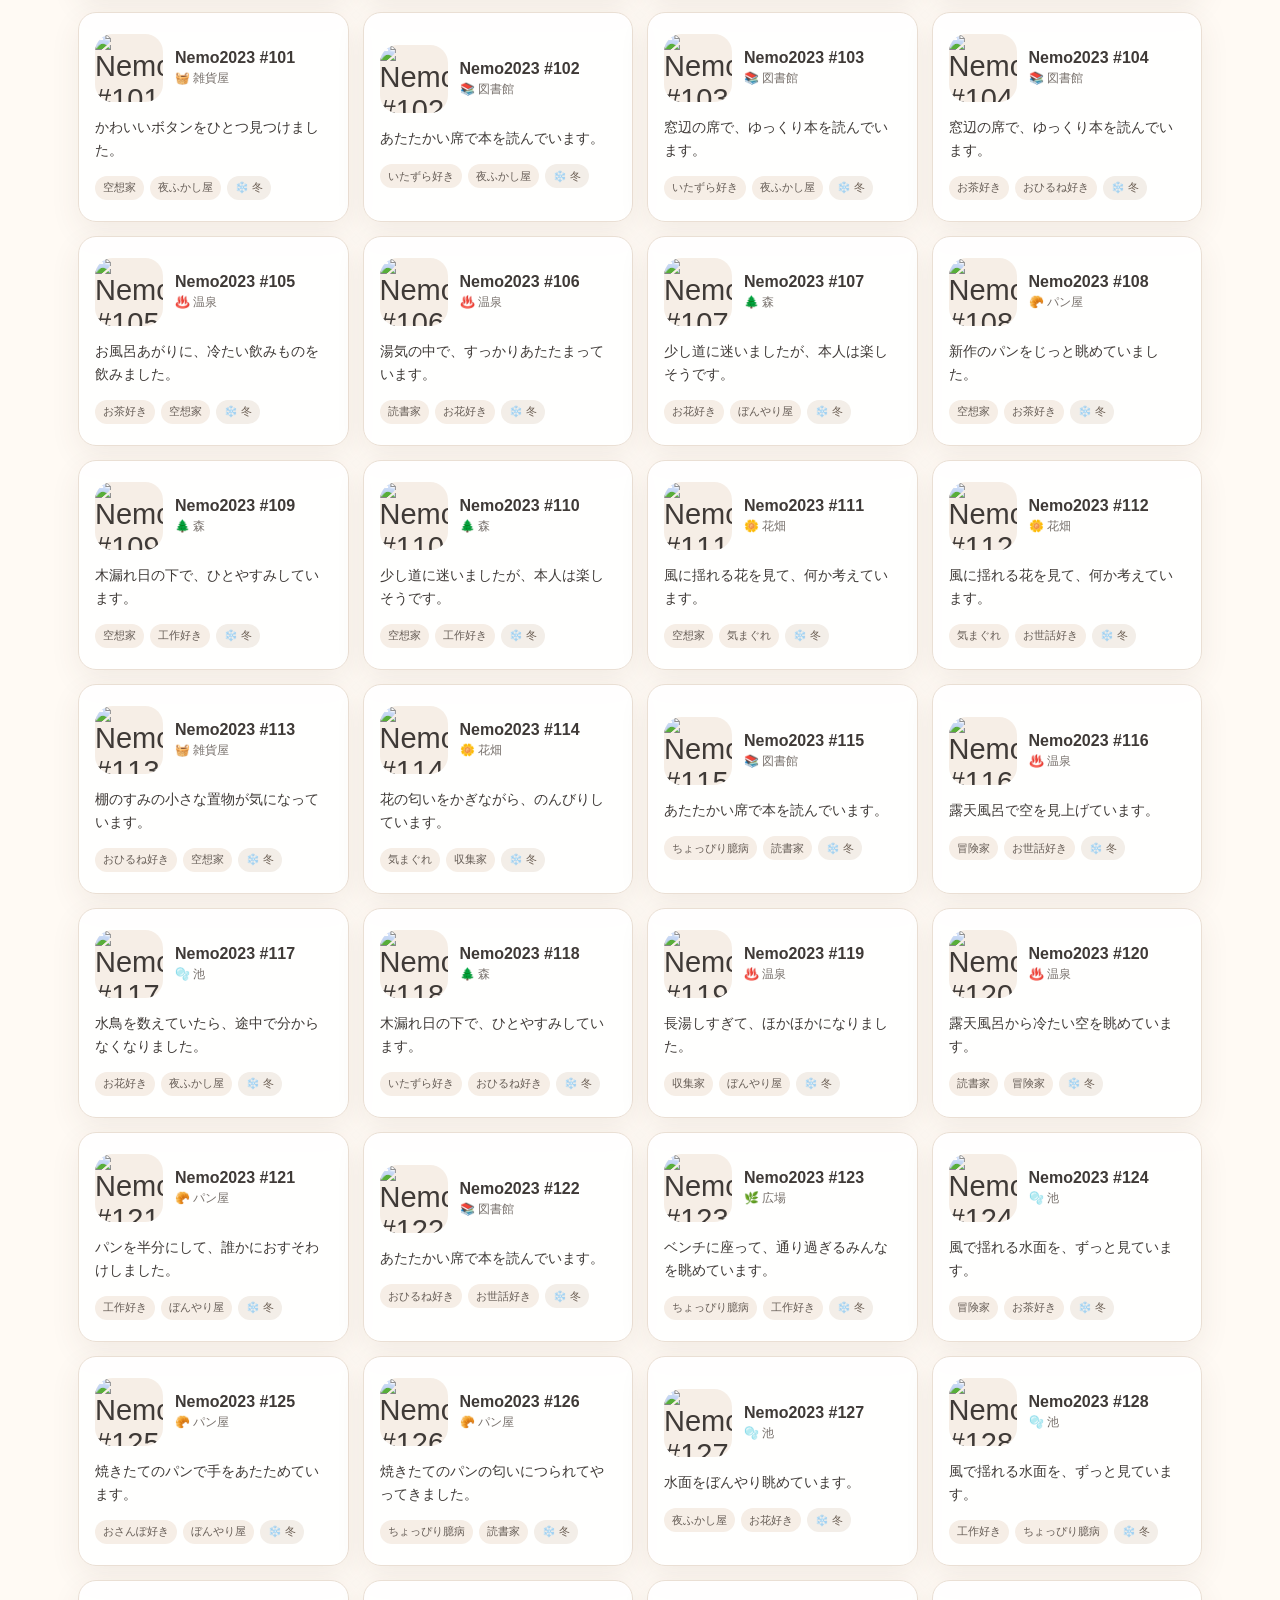
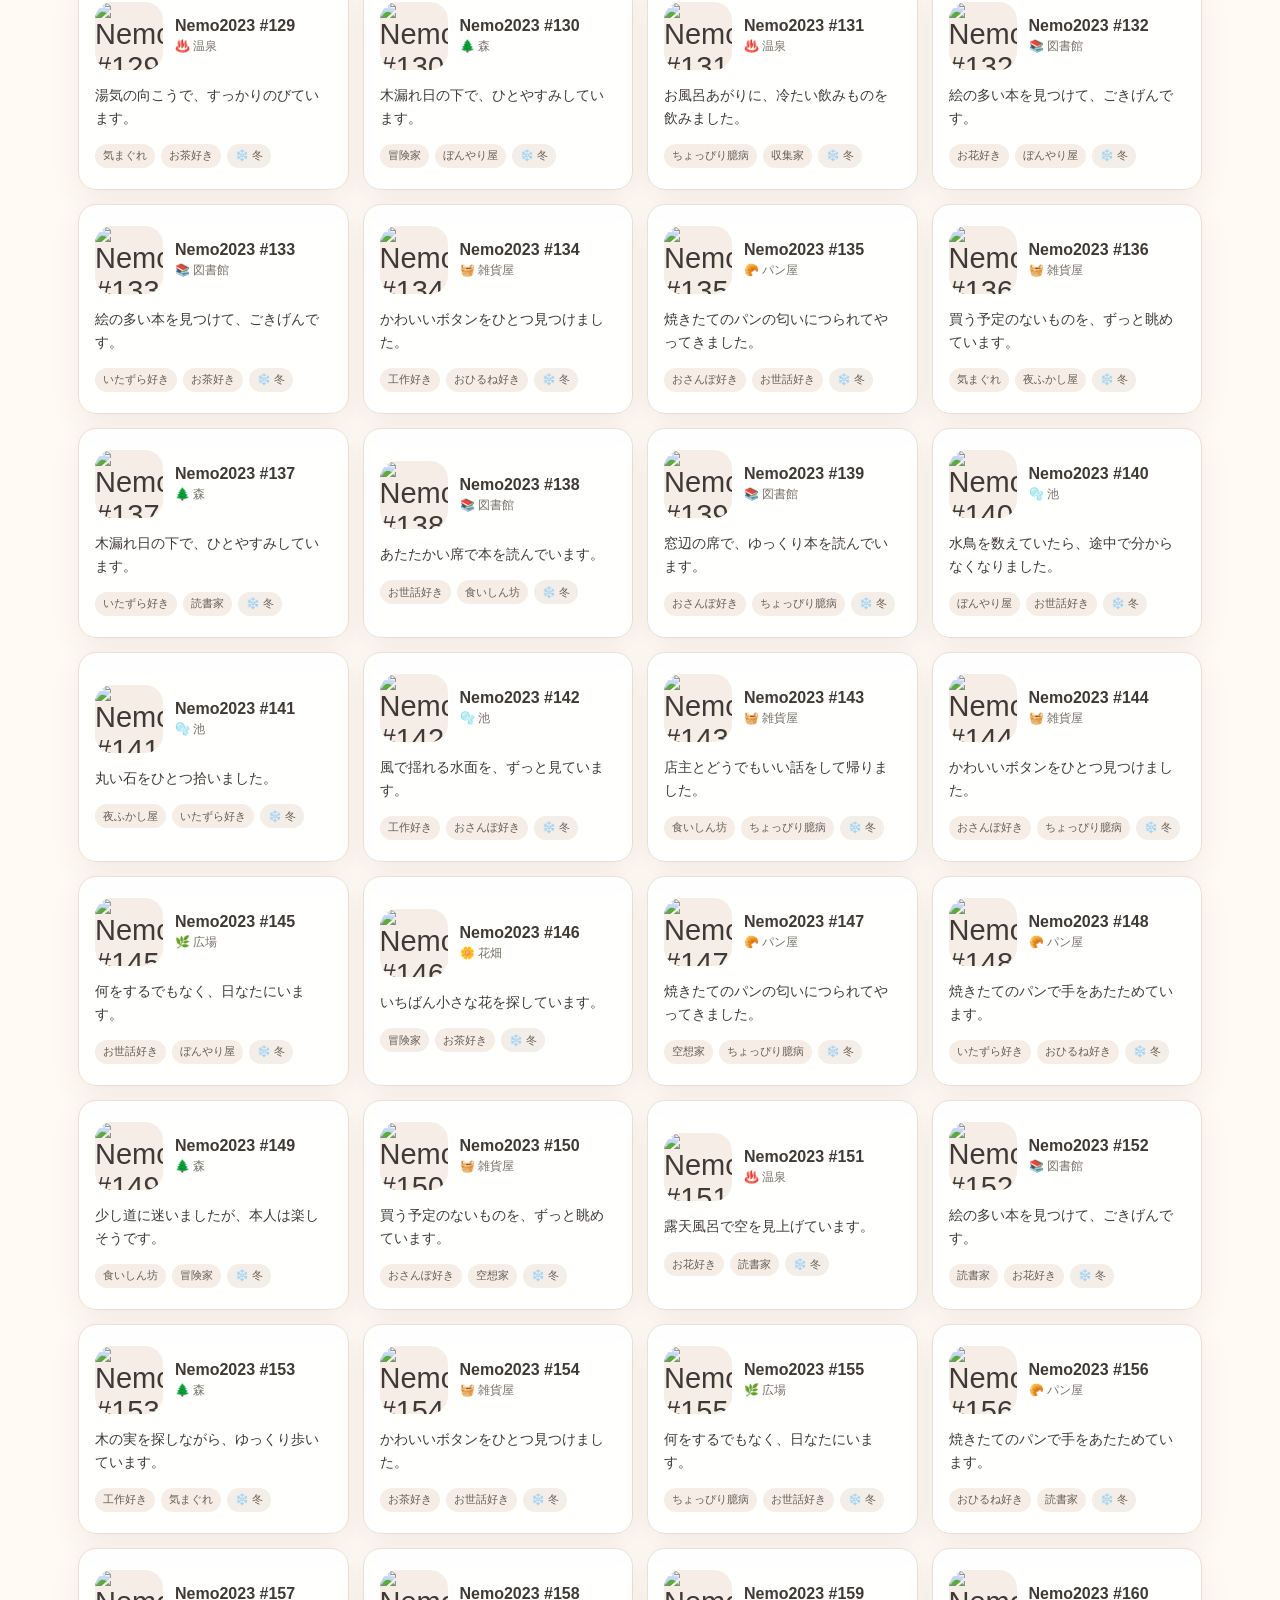
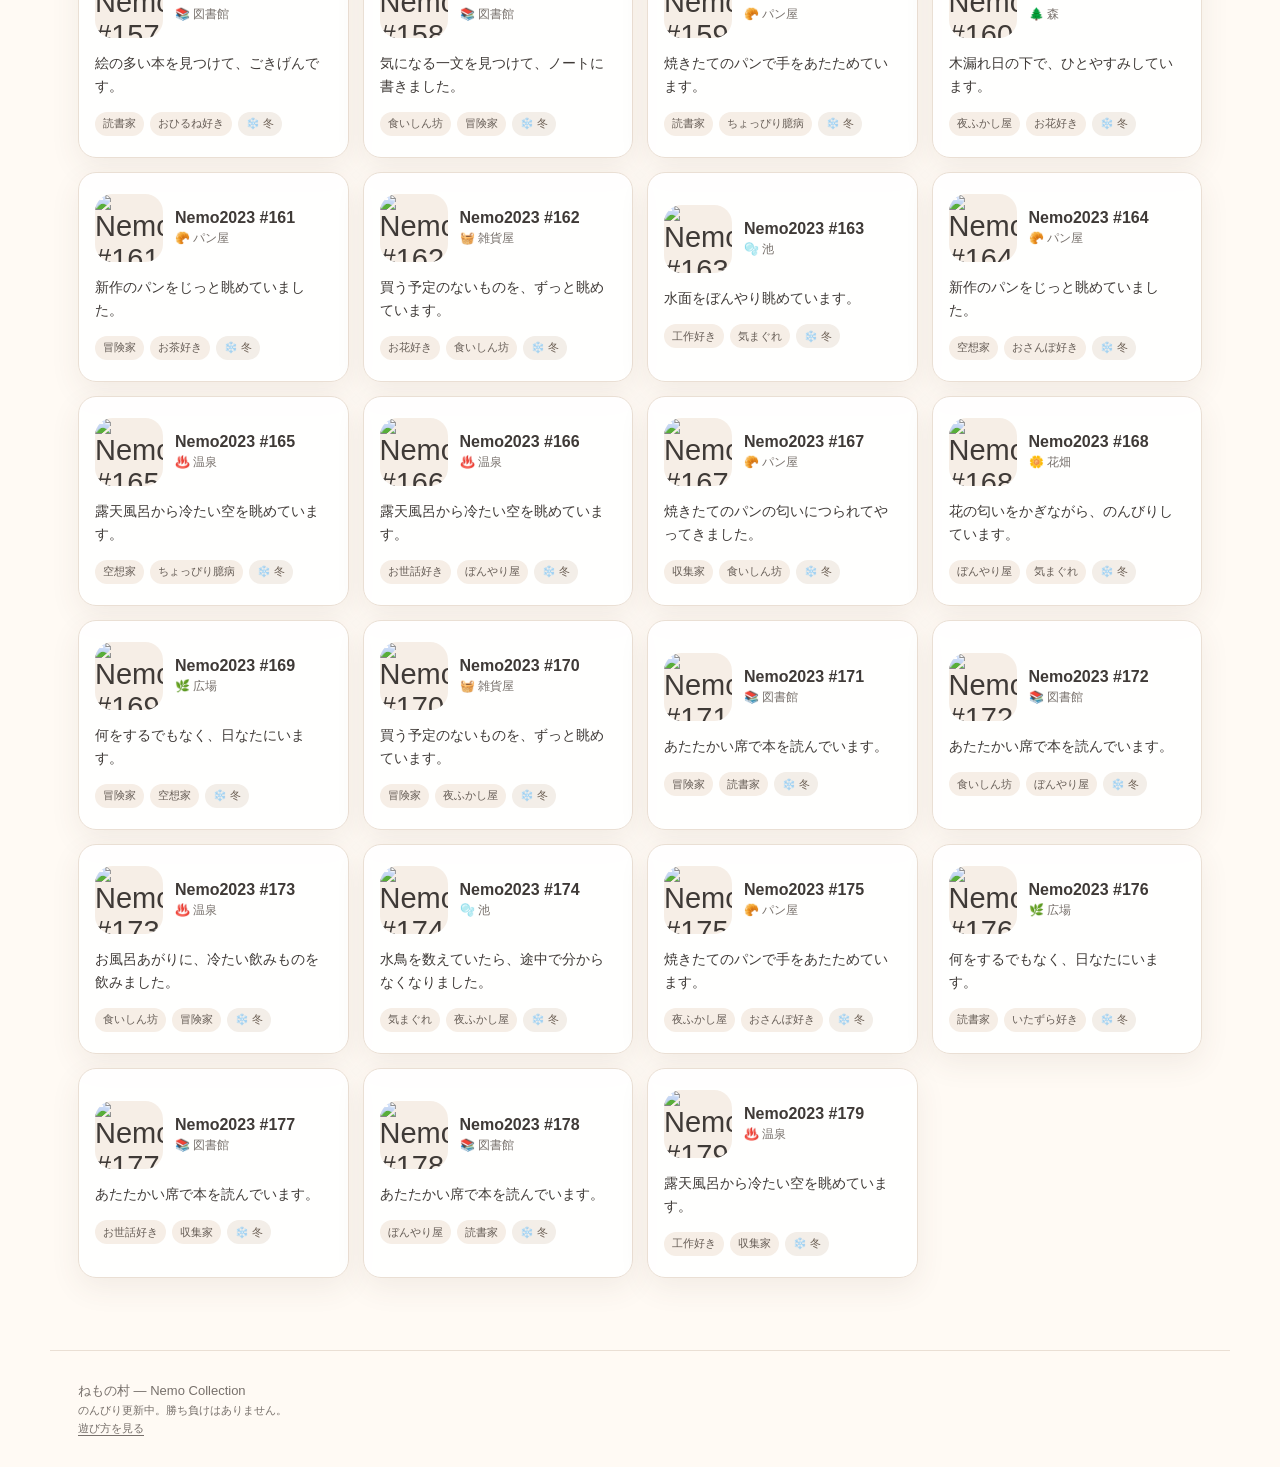
==== commit c0c925fa: "Add files via upload" ====
--- a/index.html
+++ b/index.html
@@ -4,19 +4,19 @@
   <meta charset="utf-8" />
   <meta name="viewport" content="width=device-width, initial-scale=1" />
 
-  <meta name="description" content="Nemo Collection（ねもコレ）のNemo2023、179体が暮らす小さなWebサイト。毎日の行動、季節、たからもの、なかよし関係、ねも図鑑、おでかけ、ウォレット連携で『あなたのねも』を楽しめます。">
+  <meta name="description" content="Nemo Collection（ねもコレ）のNemo2023、179体が暮らす小さなWebサイト。毎日の行動、季節、たからもの、なかよし、ねも図鑑、おでかけ、おみやげ図鑑、ウォレット連携で『あなたのねも』を楽しめます。">
   <meta name="robots" content="index, follow">
   <link rel="canonical" href="https://haine-cpu7.github.io/nemo-village/">
 
   <meta property="og:type" content="website">
   <meta property="og:title" content="ねもの村｜Nemo Collection（ねもコレ）">
-  <meta property="og:description" content="Nemo Collection（ねもコレ）のNemo2023、179体が暮らす小さなWebサイト。毎日の行動、季節、たからもの、なかよし関係、ねも図鑑、おでかけ、ウォレット連携で『あなたのねも』を楽しめます。">
+  <meta property="og:description" content="Nemo Collection（ねもコレ）のNemo2023、179体が暮らす小さなWebサイト。毎日の行動、季節、たからもの、なかよし、ねも図鑑、おでかけ、おみやげ図鑑、ウォレット連携で『あなたのねも』を楽しめます。">
   <meta property="og:url" content="https://haine-cpu7.github.io/nemo-village/">
   <meta property="og:site_name" content="ねもの村">
 
   <meta name="twitter:card" content="summary">
   <meta name="twitter:title" content="ねもの村｜Nemo Collection（ねもコレ）">
-  <meta name="twitter:description" content="Nemo Collection（ねもコレ）のNemo2023、179体が暮らす小さなWebサイト。毎日の行動、季節、たからもの、なかよし関係、ねも図鑑、おでかけ、ウォレット連携で『あなたのねも』を楽しめます。">
+  <meta name="twitter:description" content="Nemo Collection（ねもコレ）のNemo2023、179体が暮らす小さなWebサイト。毎日の行動、季節、たからもの、なかよし、ねも図鑑、おでかけ、おみやげ図鑑、ウォレット連携で『あなたのねも』を楽しめます。">
 
   <title>ねもの村｜Nemo Collection（ねもコレ）</title>
   <link rel="stylesheet" href="style.css" />
@@ -65,10 +65,18 @@
       </div>
 
       <div class="collection-actions">
-        <div id="collectionCount" class="collection-count">— / 179</div>
-        <button id="openCollectionButton" class="collection-button" type="button" disabled>
-          図鑑をひらく
-        </button>
+        <div class="collection-counters">
+          <div id="collectionCount" class="collection-count">— / 179</div>
+          <div id="souvenirCount" class="souvenir-count">🎁 — / 32</div>
+        </div>
+        <div class="collection-button-row">
+          <button id="openCollectionButton" class="collection-button" type="button" disabled>
+            ねも図鑑
+          </button>
+          <button id="openSouvenirButton" class="collection-button souvenir-button" type="button" disabled>
+            🎁 おみやげ図鑑
+          </button>
+        </div>
       </div>
     </section>
 
--- a/style.css
+++ b/style.css
@@ -2069,3 +2069,421 @@
     padding: 32px 19px;
   }
 }
+
+
+/* === v0.9 souvenir book === */
+
+.collection-counters {
+  display: flex;
+  flex-direction: column;
+  gap: 3px;
+  align-items: flex-end;
+}
+
+.souvenir-count {
+  color: #8b7159;
+  font-size: 10px;
+  font-weight: 700;
+}
+
+.collection-button-row {
+  display: flex;
+  gap: 7px;
+  flex-wrap: wrap;
+  justify-content: flex-end;
+}
+
+.souvenir-button {
+  border-color: #d2b894;
+  background: #fff8ed;
+}
+
+.souvenir-hero {
+  background:
+    radial-gradient(circle at 85% 0%, rgba(244,222,185,.62), transparent 22rem),
+    radial-gradient(circle at 5% 100%, rgba(226,239,217,.52), transparent 20rem),
+    var(--soft);
+}
+
+.souvenir-book-nav {
+  display: flex;
+  justify-content: flex-start;
+  margin-bottom: 15px;
+}
+
+.souvenir-book-nav button,
+.souvenir-preview-head button {
+  appearance: none;
+  border: 1px solid var(--line);
+  border-radius: 999px;
+  padding: 7px 10px;
+  background: #fff;
+  color: #786755;
+  font: inherit;
+  font-size: 9px;
+  cursor: pointer;
+}
+
+.souvenir-book-nav button:hover,
+.souvenir-preview-head button:hover {
+  border-color: #bea58d;
+  background: #fffaf5;
+}
+
+.souvenir-book-locked {
+  padding: 44px 24px;
+  border: 1px dashed #d7c5b1;
+  border-radius: 18px;
+  background: #fffaf3;
+  text-align: center;
+}
+
+.souvenir-lock-icon {
+  margin-bottom: 10px;
+  font-size: 38px;
+  filter: grayscale(.55);
+  opacity: .72;
+}
+
+.souvenir-book-locked h4 {
+  margin: 0 0 8px;
+  font-size: 15px;
+}
+
+.souvenir-book-locked p {
+  max-width: 500px;
+  margin: 0 auto;
+  color: var(--sub);
+  font-size: 11px;
+  line-height: 1.7;
+}
+
+.souvenir-overview {
+  display: flex;
+  align-items: center;
+  gap: 14px;
+  margin-bottom: 9px;
+}
+
+.souvenir-big-count {
+  display: flex;
+  align-items: baseline;
+  gap: 3px;
+  min-width: 105px;
+}
+
+.souvenir-big-count strong {
+  font-size: 38px;
+  line-height: 1;
+  color: #765c43;
+}
+
+.souvenir-big-count span {
+  color: #aa9178;
+  font-size: 15px;
+}
+
+.souvenir-overview > div:last-child {
+  display: flex;
+  flex-direction: column;
+  gap: 3px;
+}
+
+.souvenir-overview > div:last-child > strong {
+  font-size: 13px;
+}
+
+.souvenir-overview > div:last-child > small {
+  color: var(--sub);
+  font-size: 9px;
+}
+
+.souvenir-progress-main {
+  height: 9px;
+  overflow: hidden;
+  border-radius: 999px;
+  background: #eee4d9;
+}
+
+.souvenir-progress-main > span {
+  display: block;
+  height: 100%;
+  border-radius: inherit;
+  background: linear-gradient(90deg, #baa184, #d7b77e);
+}
+
+.souvenir-book-help {
+  margin: 10px 0 20px;
+  color: var(--sub);
+  font-size: 10px;
+  line-height: 1.6;
+}
+
+.souvenir-place-list {
+  display: grid;
+  gap: 13px;
+}
+
+.souvenir-place {
+  border: 1px solid var(--line);
+  border-radius: 16px;
+  padding: 13px;
+  background: #fffdfa;
+}
+
+.souvenir-place.is-complete {
+  border-color: #d1b179;
+  background:
+    radial-gradient(circle at 100% 0%, rgba(245,222,178,.43), transparent 14rem),
+    #fffdf9;
+}
+
+.souvenir-place-head {
+  display: flex;
+  align-items: center;
+  justify-content: space-between;
+  gap: 9px;
+}
+
+.souvenir-place-head > div {
+  display: flex;
+  align-items: center;
+  gap: 6px;
+}
+
+.souvenir-place-icon {
+  font-size: 17px;
+}
+
+.souvenir-place-head strong {
+  font-size: 12px;
+}
+
+.souvenir-place-head > span {
+  color: #8a7765;
+  font-size: 9px;
+  font-weight: 700;
+}
+
+.souvenir-complete-badge {
+  border-radius: 999px;
+  padding: 2px 6px;
+  background: #efe1c6;
+  color: #896b37;
+  font-size: 7px;
+  font-weight: 800;
+  letter-spacing: .06em;
+}
+
+.souvenir-place-progress {
+  height: 5px;
+  margin: 9px 0 11px;
+  overflow: hidden;
+  border-radius: 999px;
+  background: #eee6de;
+}
+
+.souvenir-place-progress > span {
+  display: block;
+  height: 100%;
+  border-radius: inherit;
+  background: #c9aa7c;
+}
+
+.souvenir-grid {
+  display: grid;
+  grid-template-columns: repeat(4, minmax(0,1fr));
+  gap: 7px;
+}
+
+.souvenir-card {
+  appearance: none;
+  min-width: 0;
+  min-height: 124px;
+  display: flex;
+  flex-direction: column;
+  align-items: stretch;
+  gap: 7px;
+  border: 1px solid var(--line);
+  border-radius: 12px;
+  padding: 9px;
+  background: #fff;
+  color: inherit;
+  font: inherit;
+  text-align: left;
+}
+
+button.souvenir-card {
+  cursor: pointer;
+}
+
+button.souvenir-card:hover {
+  border-color: #c9ab8c;
+  transform: translateY(-1px);
+}
+
+.souvenir-card.is-locked {
+  background: #f4f1ed;
+  opacity: .57;
+}
+
+.souvenir-object {
+  display: grid;
+  place-items: center;
+  aspect-ratio: 16 / 9;
+  border-radius: 9px;
+  background: #f7eee4;
+  font-size: 24px;
+}
+
+.is-locked .souvenir-object {
+  background: #e8e5e1;
+  color: #a8a29c;
+  font-size: 20px;
+}
+
+.souvenir-card-copy {
+  display: flex;
+  flex-direction: column;
+  min-width: 0;
+  gap: 2px;
+}
+
+.souvenir-card-copy strong {
+  overflow: hidden;
+  font-size: 9px;
+  text-overflow: ellipsis;
+  white-space: nowrap;
+}
+
+.souvenir-card-copy small {
+  color: var(--sub);
+  font-size: 7px;
+}
+
+.souvenir-card-copy span {
+  overflow: hidden;
+  color: #7f6c5c;
+  font-size: 7px;
+  text-overflow: ellipsis;
+  white-space: nowrap;
+}
+
+.souvenir-card-copy em {
+  width: fit-content;
+  margin-top: 3px;
+  border-radius: 999px;
+  padding: 2px 5px;
+  background: #f1e2cb;
+  color: #81643f;
+  font-size: 6px;
+  font-style: normal;
+  font-weight: 800;
+}
+
+.souvenir-preview-section {
+  border: 1px solid #ddcbb6;
+  border-radius: 15px;
+  padding: 14px;
+  background:
+    radial-gradient(circle at 100% 0%, rgba(245,225,190,.45), transparent 16rem),
+    #fffdfa;
+}
+
+.souvenir-preview-head {
+  display: flex;
+  align-items: flex-start;
+  justify-content: space-between;
+  gap: 12px;
+}
+
+.souvenir-preview-head h4 {
+  margin-bottom: 3px;
+}
+
+.souvenir-preview-head p {
+  margin: 0;
+}
+
+.souvenir-preview-progress {
+  display: grid;
+  grid-template-columns: auto 1fr auto;
+  gap: 9px;
+  align-items: center;
+  margin-top: 12px;
+}
+
+.souvenir-preview-progress > strong {
+  font-size: 12px;
+}
+
+.souvenir-preview-progress > span {
+  height: 7px;
+  overflow: hidden;
+  border-radius: 999px;
+  background: #eee4da;
+}
+
+.souvenir-preview-progress > span > i {
+  display: block;
+  height: 100%;
+  border-radius: inherit;
+  background: #c9a771;
+}
+
+.souvenir-preview-progress > small {
+  color: var(--sub);
+  font-size: 8px;
+}
+
+/* Guide addition */
+.guide-souvenir-feature {
+  border-color: #dcc7a8;
+  background:
+    radial-gradient(circle at 100% 0%, rgba(245,224,186,.57), transparent 20rem),
+    rgba(255,255,255,.94);
+}
+
+@media (max-width: 700px) {
+  .collection-actions {
+    align-items: stretch;
+  }
+
+  .collection-counters {
+    align-items: flex-start;
+  }
+
+  .collection-button-row {
+    justify-content: flex-start;
+  }
+
+  .souvenir-grid {
+    grid-template-columns: repeat(2, minmax(0,1fr));
+  }
+}
+
+@media (max-width: 440px) {
+  .collection-button-row {
+    display: grid;
+    grid-template-columns: 1fr 1fr;
+    width: 100%;
+  }
+
+  .collection-button-row .collection-button {
+    width: 100%;
+    padding-left: 9px;
+    padding-right: 9px;
+  }
+
+  .souvenir-preview-head {
+    flex-direction: column;
+  }
+
+  .souvenir-preview-progress {
+    grid-template-columns: auto 1fr;
+  }
+
+  .souvenir-preview-progress > small {
+    grid-column: 1 / -1;
+  }
+}
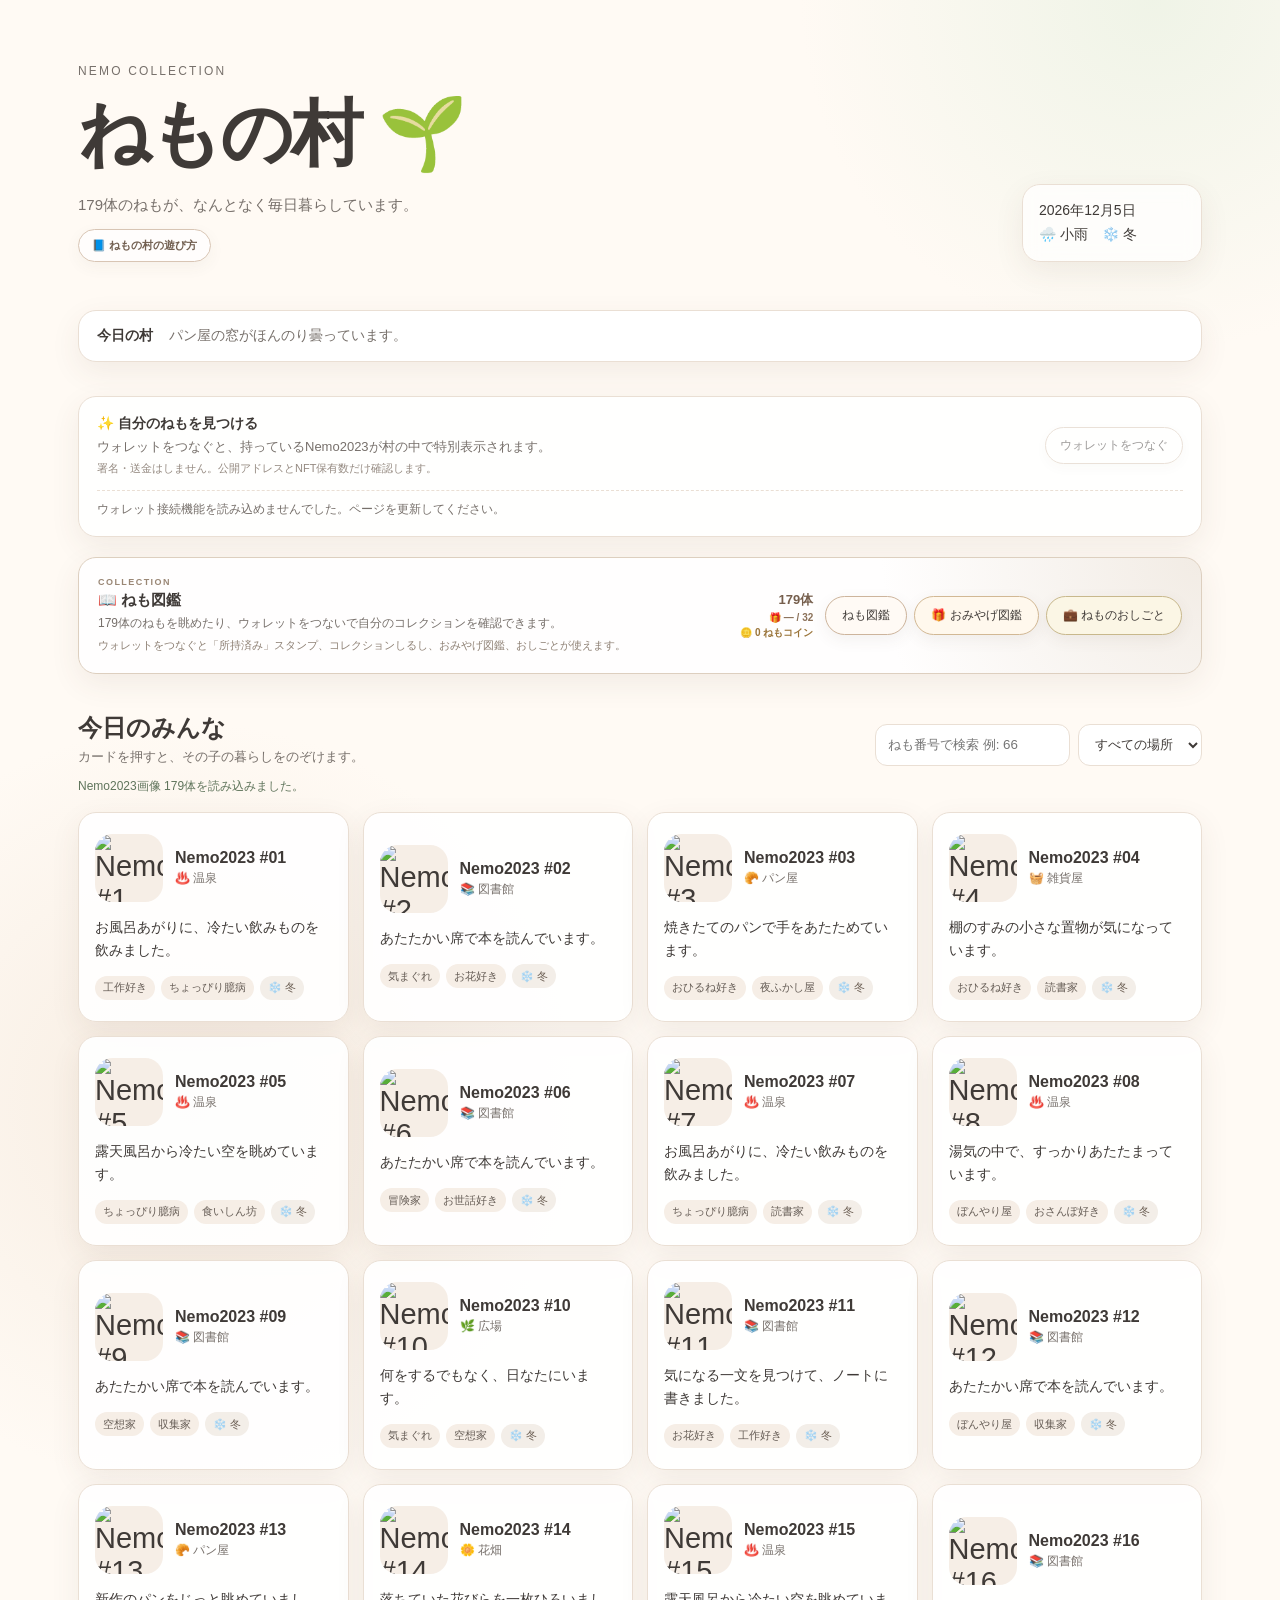
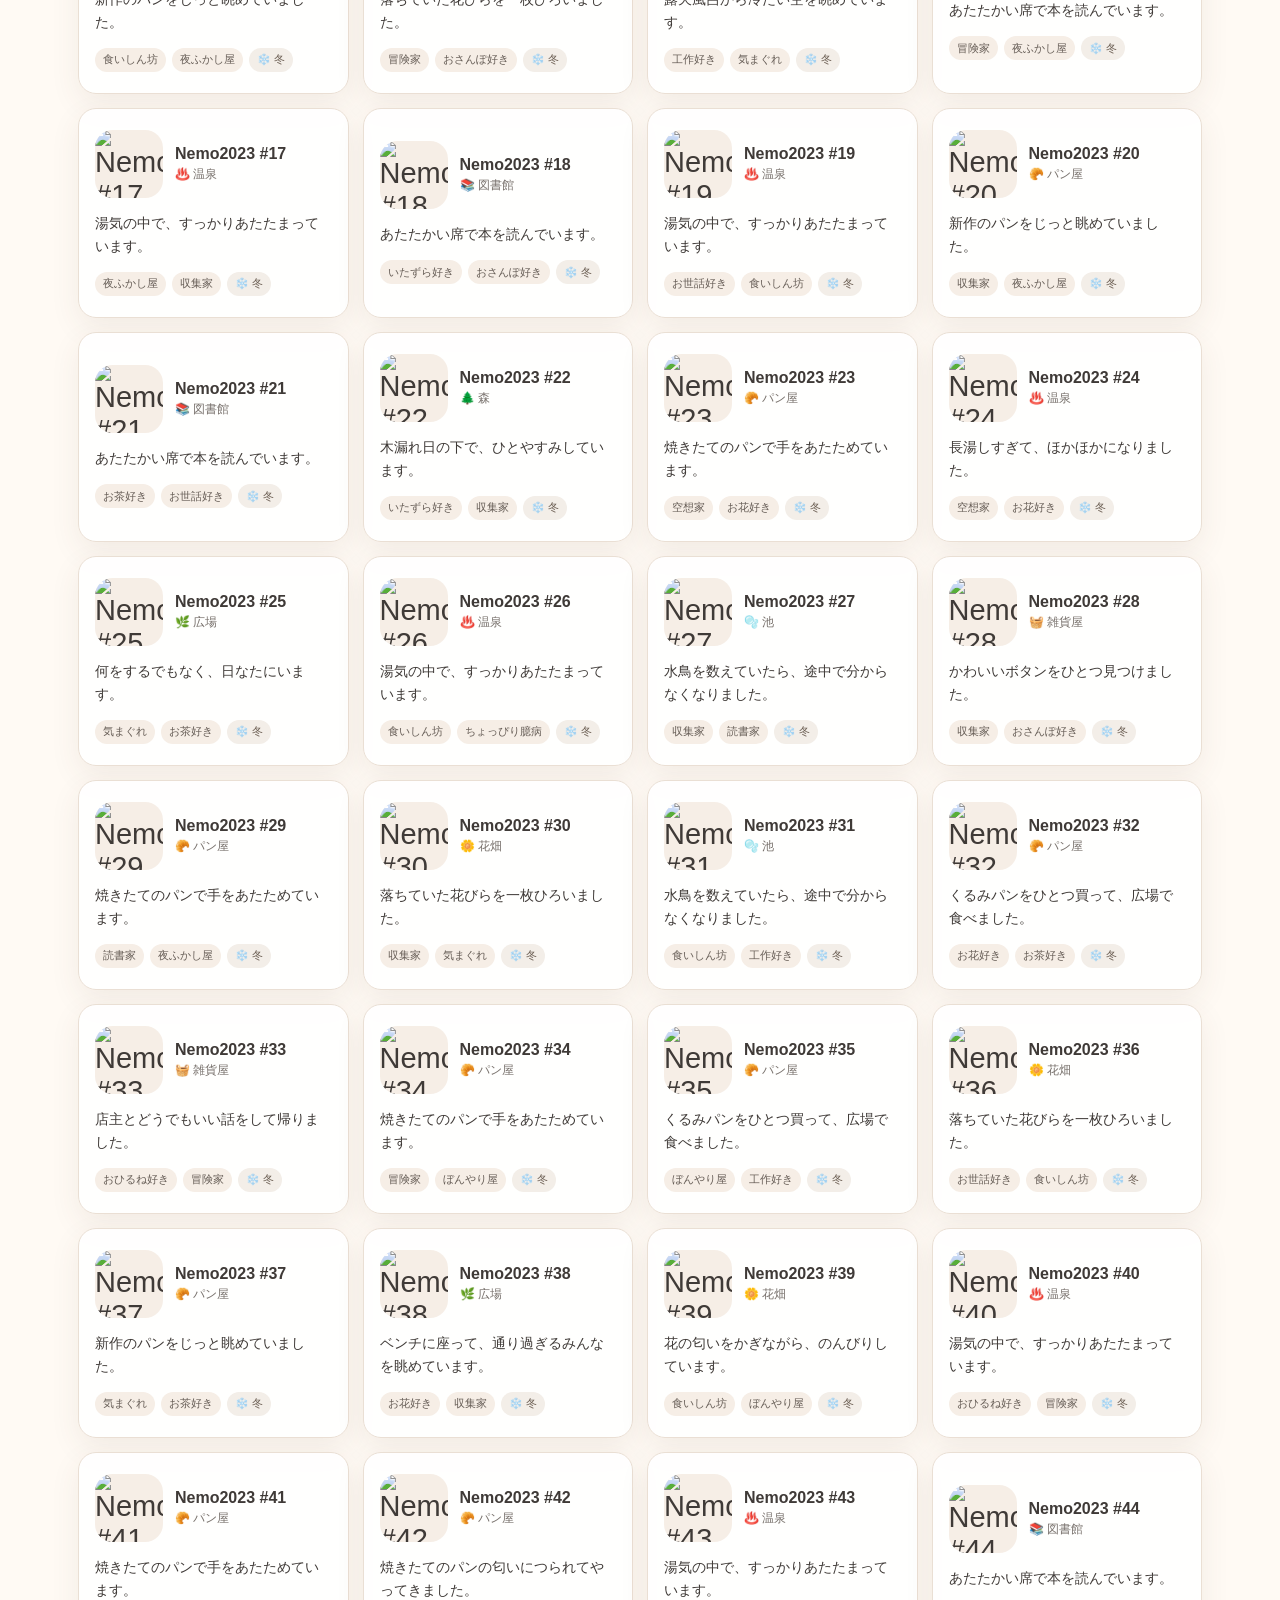
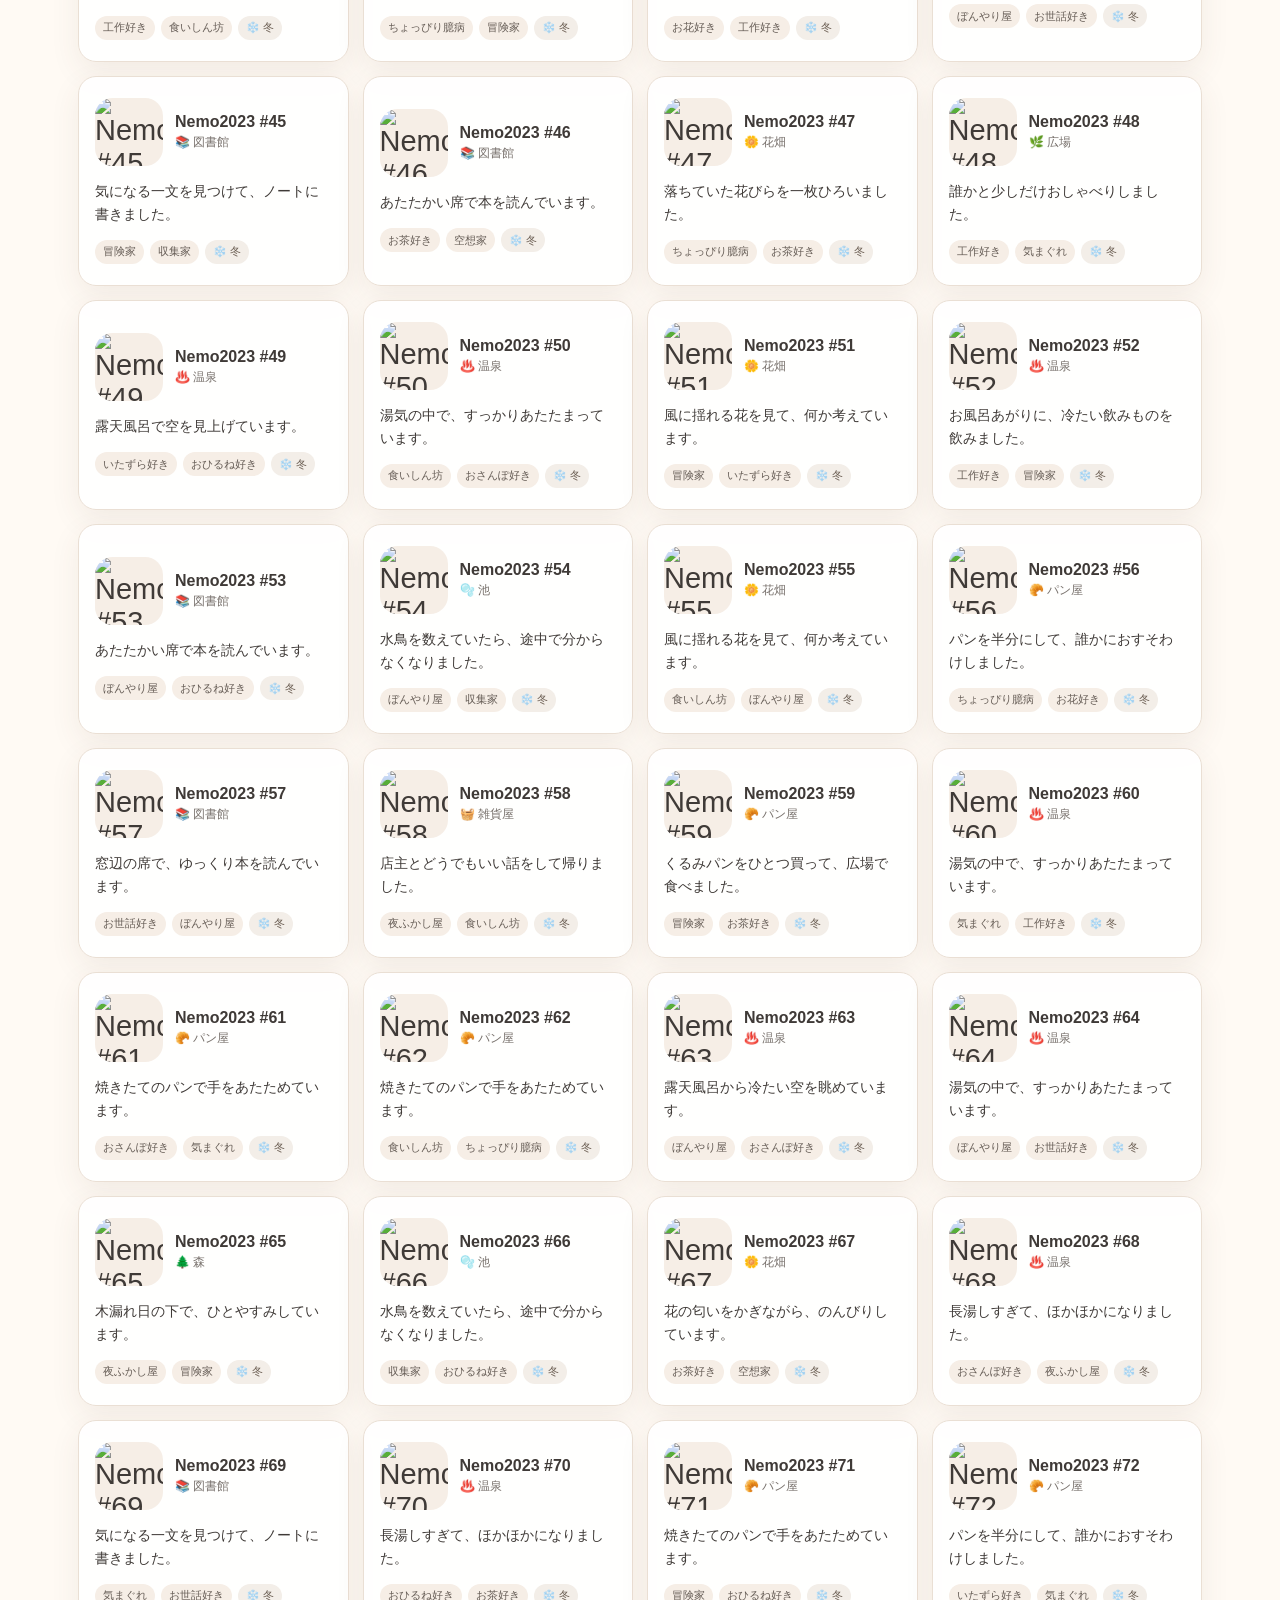
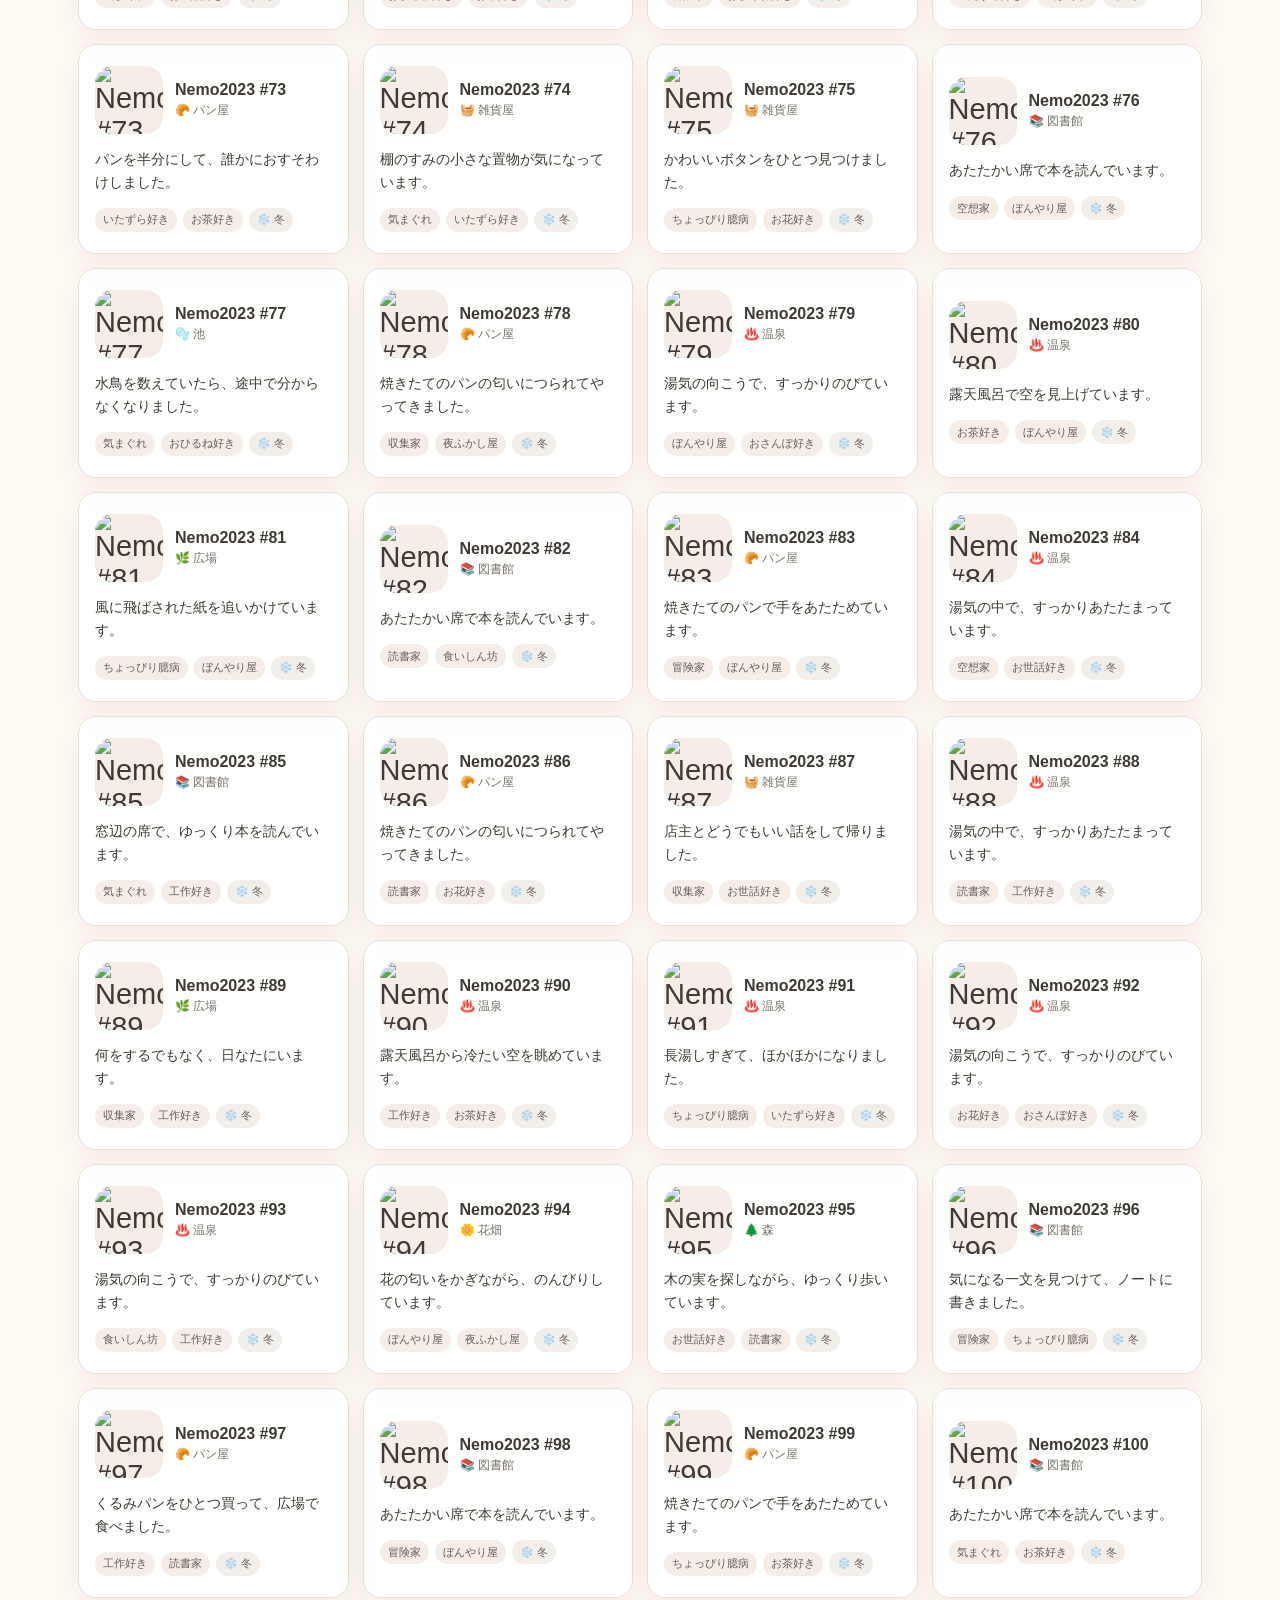
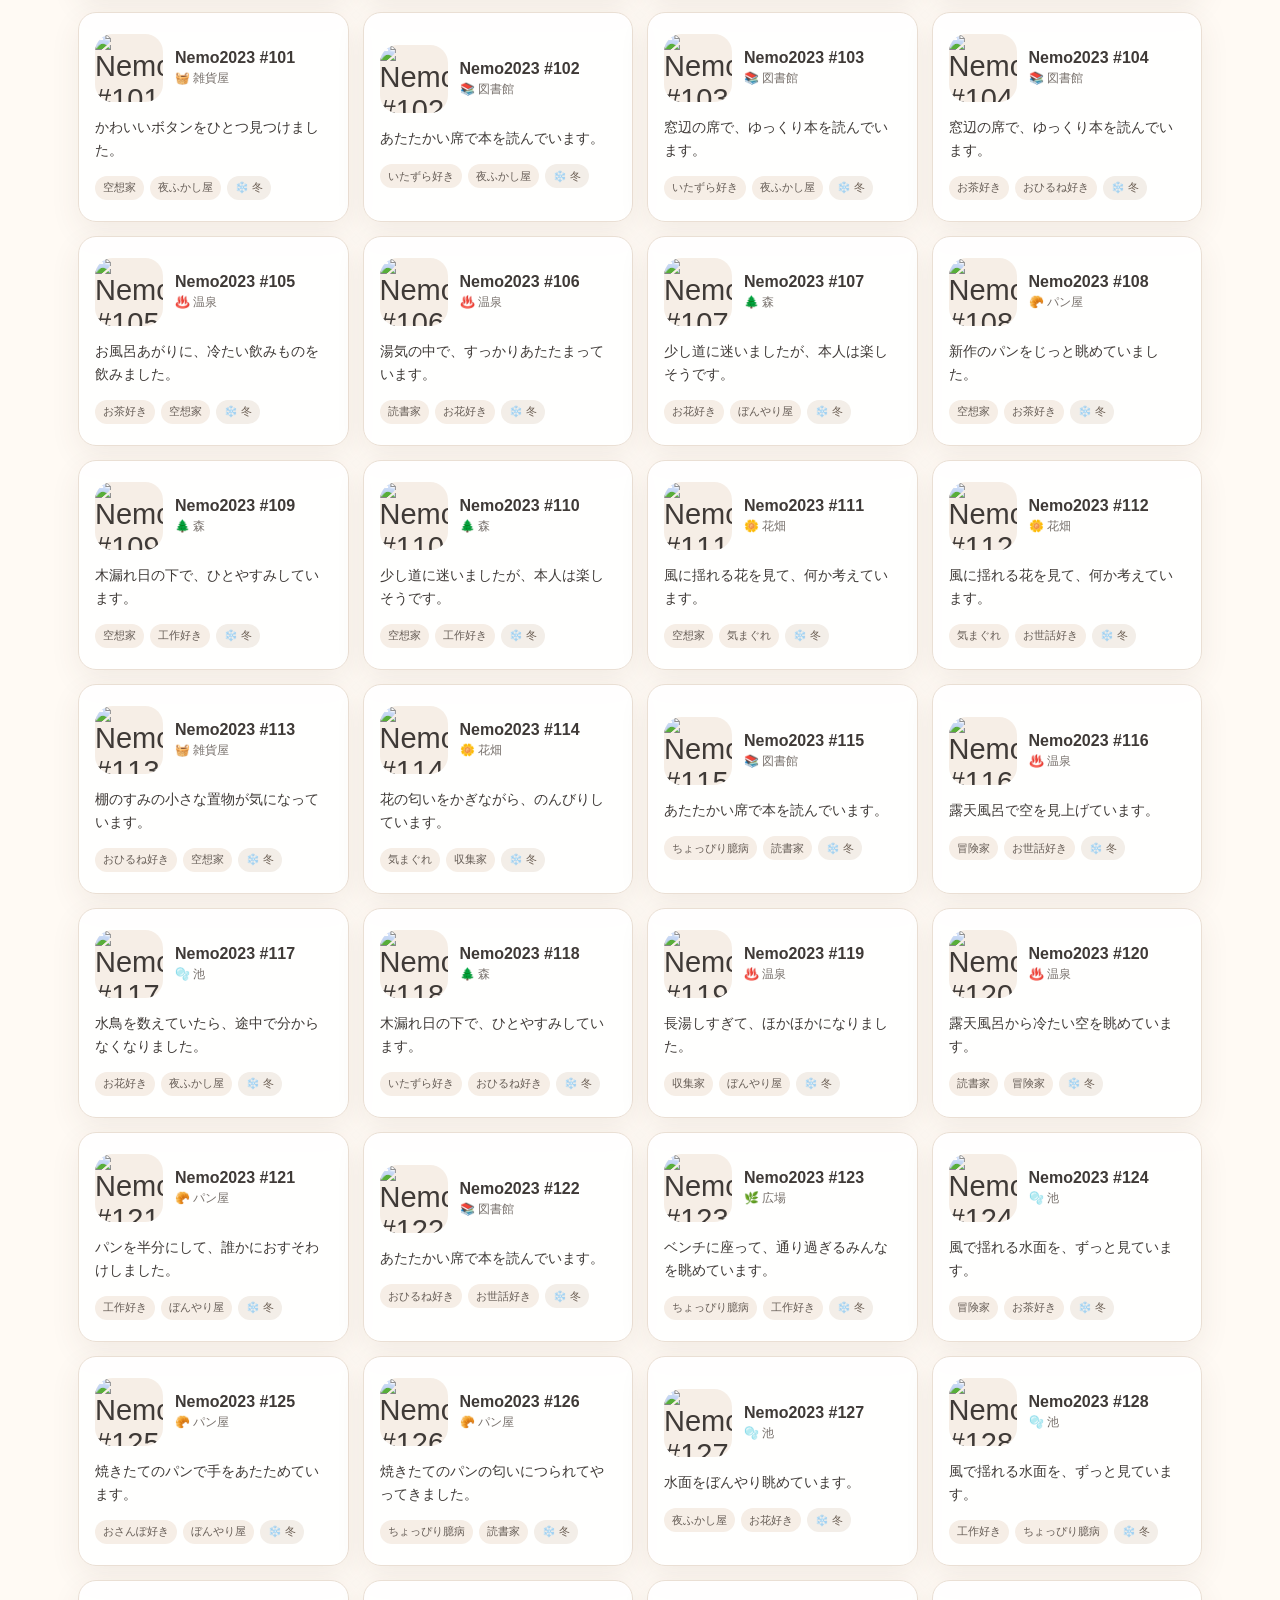
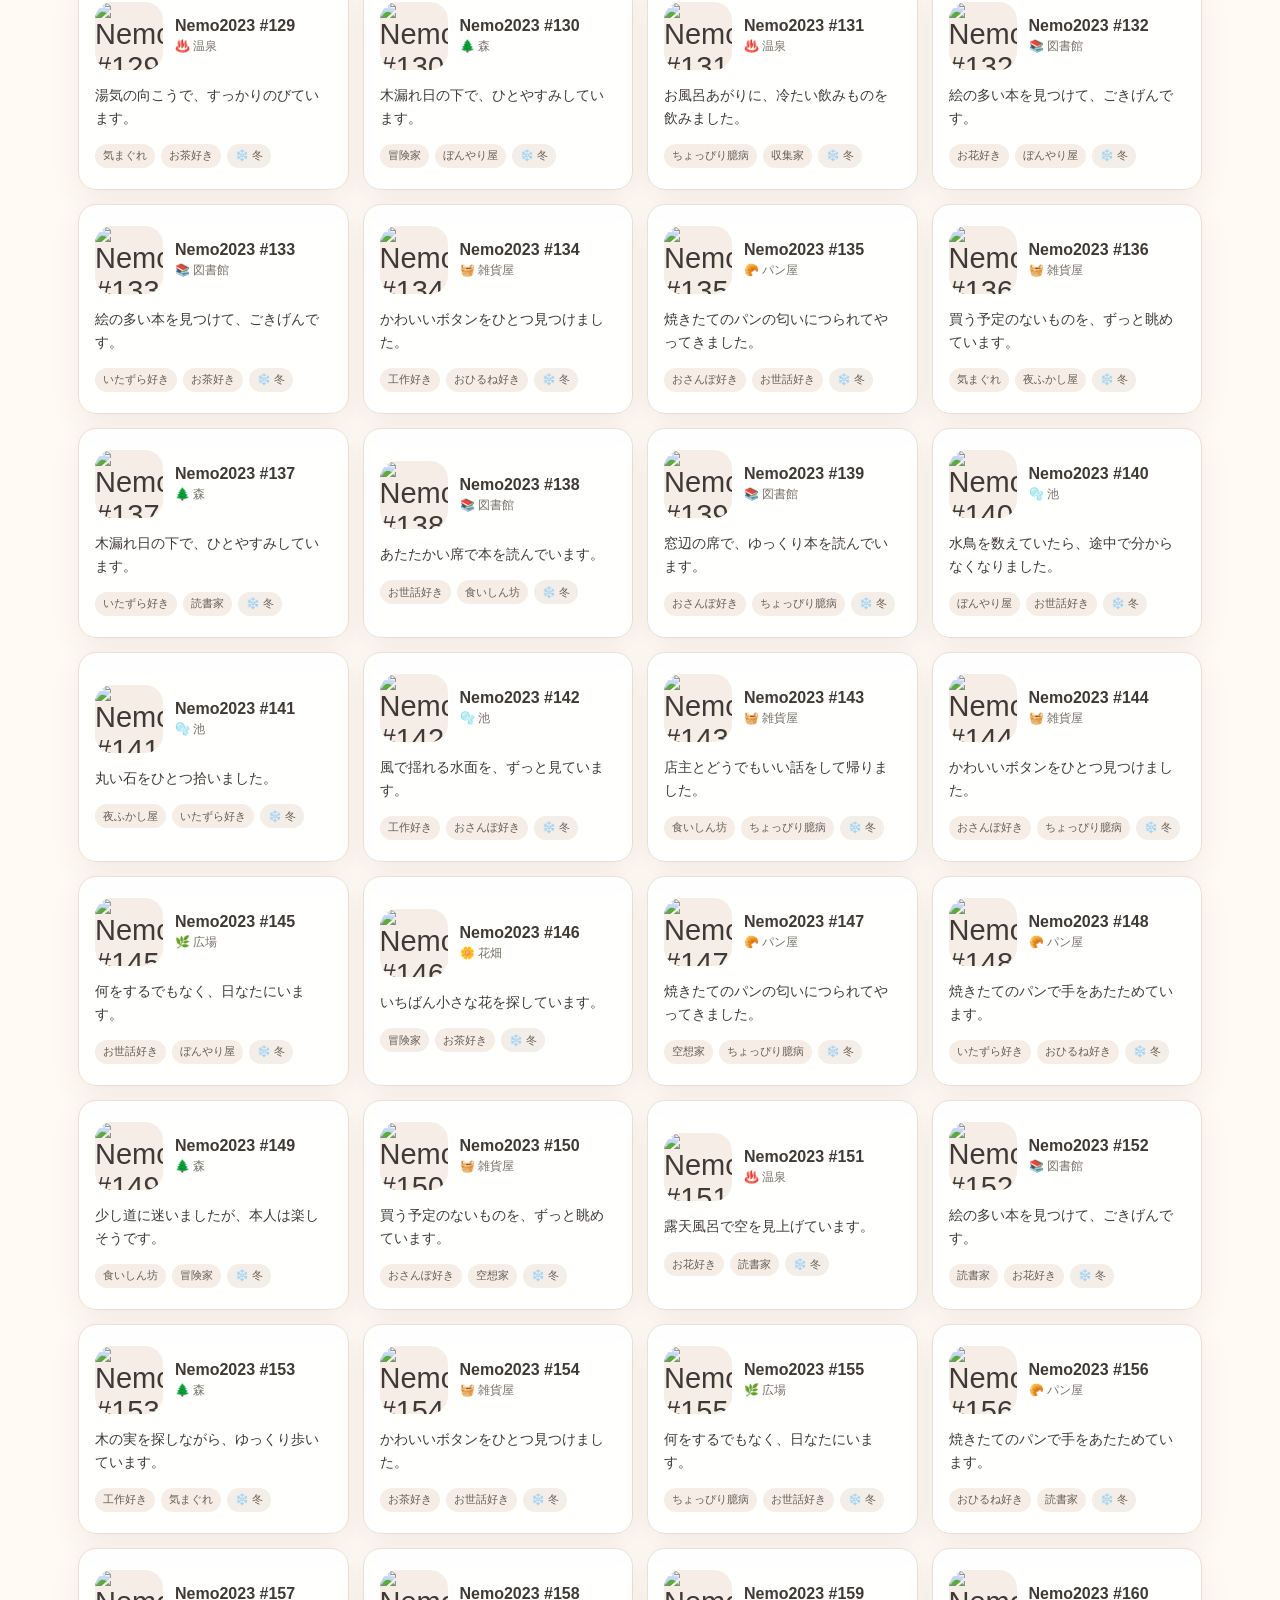
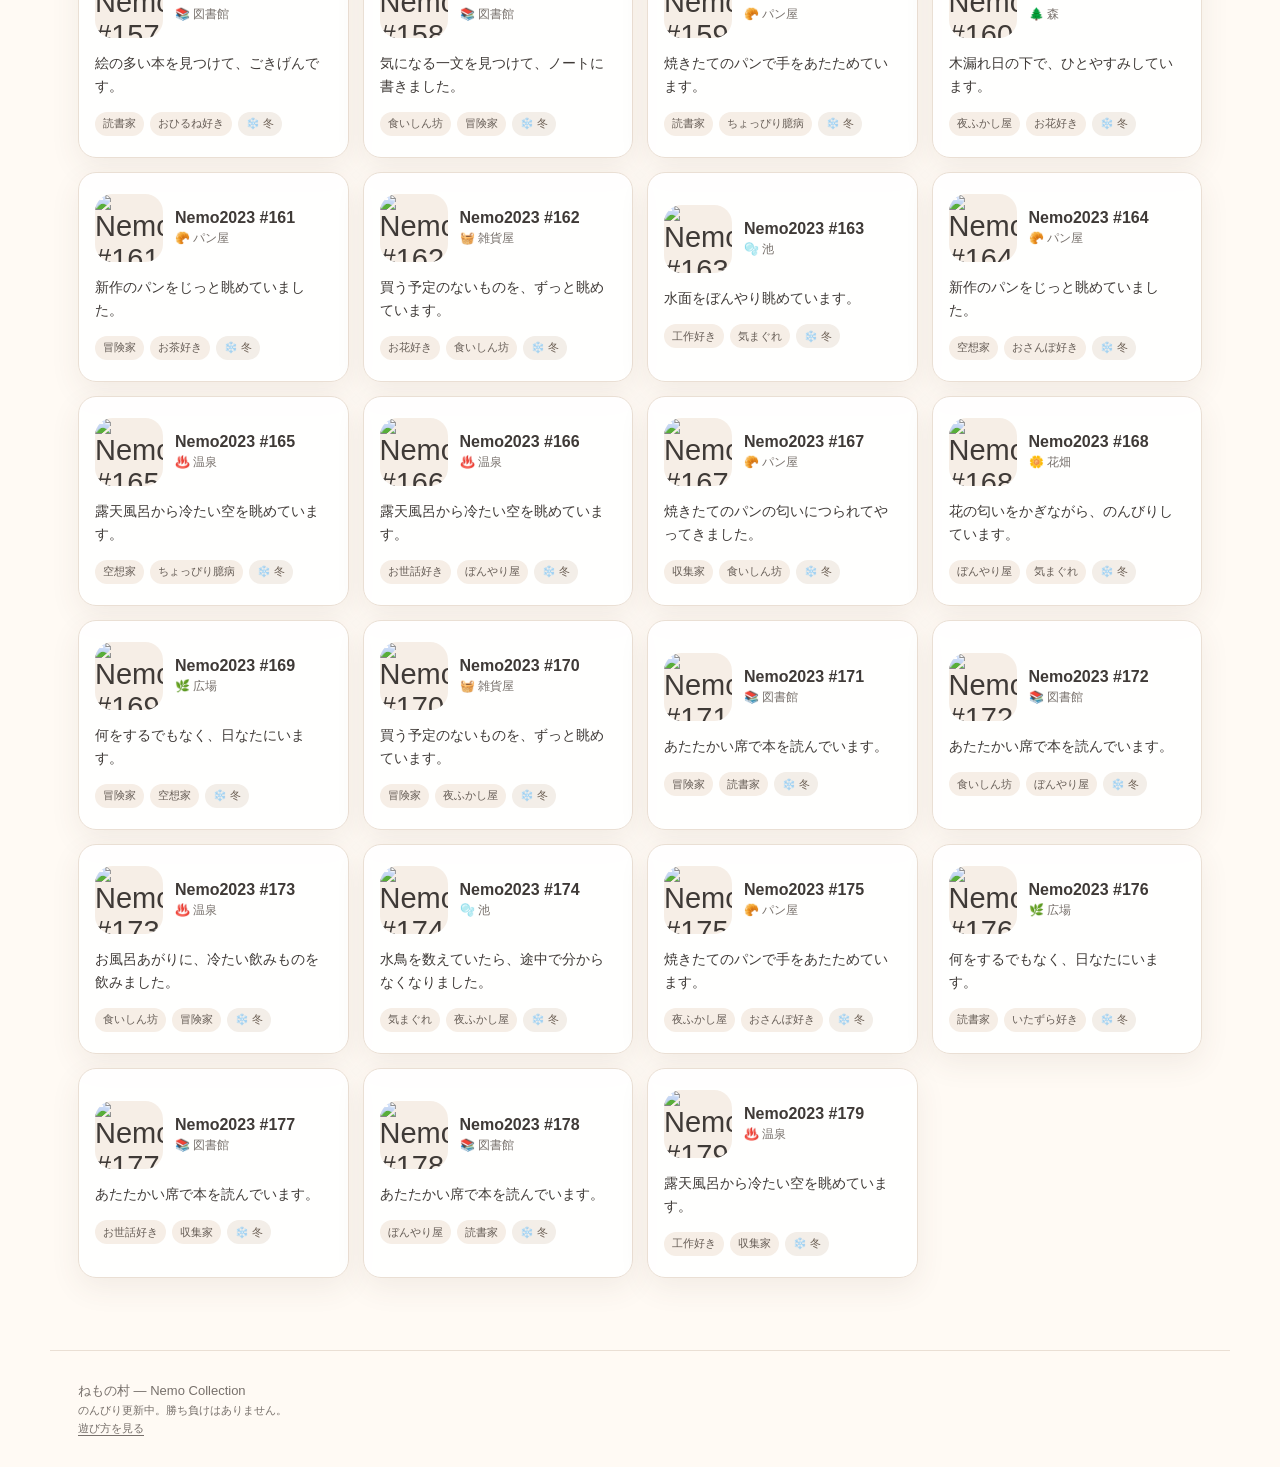
==== commit d030d8ab: "Add files via upload" ====
--- a/index.html
+++ b/index.html
@@ -4,19 +4,19 @@
   <meta charset="utf-8" />
   <meta name="viewport" content="width=device-width, initial-scale=1" />
 
-  <meta name="description" content="Nemo Collection（ねもコレ）のNemo2023、179体が暮らす小さなWebサイト。毎日の行動、季節、たからもの、なかよし、ねも図鑑、おでかけ、おみやげ図鑑、ウォレット連携で『あなたのねも』を楽しめます。">
+  <meta name="description" content="Nemo Collection（ねもコレ）のNemo2023、179体が暮らす小さなWebサイト。毎日の行動、季節、たからもの、なかよし、ねも図鑑、おでかけ、おみやげ図鑑、ねものおしごと、ウォレット連携で『あなたのねも』を楽しめます。">
   <meta name="robots" content="index, follow">
   <link rel="canonical" href="https://haine-cpu7.github.io/nemo-village/">
 
   <meta property="og:type" content="website">
   <meta property="og:title" content="ねもの村｜Nemo Collection（ねもコレ）">
-  <meta property="og:description" content="Nemo Collection（ねもコレ）のNemo2023、179体が暮らす小さなWebサイト。毎日の行動、季節、たからもの、なかよし、ねも図鑑、おでかけ、おみやげ図鑑、ウォレット連携で『あなたのねも』を楽しめます。">
+  <meta property="og:description" content="Nemo Collection（ねもコレ）のNemo2023、179体が暮らす小さなWebサイト。毎日の行動、季節、たからもの、なかよし、ねも図鑑、おでかけ、おみやげ図鑑、ねものおしごと、ウォレット連携で『あなたのねも』を楽しめます。">
   <meta property="og:url" content="https://haine-cpu7.github.io/nemo-village/">
   <meta property="og:site_name" content="ねもの村">
 
   <meta name="twitter:card" content="summary">
   <meta name="twitter:title" content="ねもの村｜Nemo Collection（ねもコレ）">
-  <meta name="twitter:description" content="Nemo Collection（ねもコレ）のNemo2023、179体が暮らす小さなWebサイト。毎日の行動、季節、たからもの、なかよし、ねも図鑑、おでかけ、おみやげ図鑑、ウォレット連携で『あなたのねも』を楽しめます。">
+  <meta name="twitter:description" content="Nemo Collection（ねもコレ）のNemo2023、179体が暮らす小さなWebサイト。毎日の行動、季節、たからもの、なかよし、ねも図鑑、おでかけ、おみやげ図鑑、ねものおしごと、ウォレット連携で『あなたのねも』を楽しめます。">
 
   <title>ねもの村｜Nemo Collection（ねもコレ）</title>
   <link rel="stylesheet" href="style.css" />
@@ -68,6 +68,7 @@
         <div class="collection-counters">
           <div id="collectionCount" class="collection-count">— / 179</div>
           <div id="souvenirCount" class="souvenir-count">🎁 — / 32</div>
+          <div id="coinCount" class="coin-count">🪙 0 ねもコイン</div>
         </div>
         <div class="collection-button-row">
           <button id="openCollectionButton" class="collection-button" type="button" disabled>
@@ -75,6 +76,9 @@
           </button>
           <button id="openSouvenirButton" class="collection-button souvenir-button" type="button" disabled>
             🎁 おみやげ図鑑
+          </button>
+          <button id="openJobButton" class="collection-button job-button" type="button" disabled>
+            💼 ねものおしごと
           </button>
         </div>
       </div>
--- a/style.css
+++ b/style.css
@@ -2487,3 +2487,523 @@
     grid-column: 1 / -1;
   }
 }
+
+
+/* === v1.0 Nemo jobs === */
+
+.coin-count {
+  color: #9a7439;
+  font-size: 10px;
+  font-weight: 800;
+}
+
+.job-button {
+  border-color: #c8b88c;
+  background: #fbf6e5;
+}
+
+.job-panel {
+  border-color: #d6c59b;
+  background:
+    radial-gradient(circle at 100% 0%, rgba(247,235,184,.55), transparent 17rem),
+    #fffdf8;
+}
+
+.job-heading {
+  display: flex;
+  align-items: flex-start;
+  justify-content: space-between;
+  gap: 13px;
+  margin-bottom: 13px;
+}
+
+.job-heading h4 {
+  margin-bottom: 3px;
+}
+
+.job-heading p {
+  margin: 0;
+  color: var(--sub);
+  font-size: 11px;
+}
+
+.job-available,
+.job-done {
+  flex: 0 0 auto;
+  border-radius: 999px;
+  padding: 5px 9px;
+  font-size: 9px;
+  font-weight: 700;
+}
+
+.job-available {
+  background: #f6edc9;
+  color: #826c2f;
+}
+
+.job-done {
+  background: #eee9dc;
+  color: #786d55;
+}
+
+.job-controls {
+  display: grid;
+  grid-template-columns: minmax(0,1fr) auto;
+  gap: 10px;
+  align-items: end;
+}
+
+.job-controls label {
+  display: flex;
+  flex-direction: column;
+  gap: 5px;
+}
+
+.job-controls label > span {
+  color: var(--sub);
+  font-size: 9px;
+}
+
+#jobSelect {
+  min-height: 42px;
+  width: 100%;
+  border: 1px solid var(--line);
+  border-radius: 12px;
+  padding: 0 11px;
+  background: #fff;
+  color: var(--ink);
+  font: inherit;
+  font-size: 11px;
+}
+
+#jobStartButton {
+  min-height: 42px;
+  border: 1px solid #c6ad6b;
+  border-radius: 12px;
+  padding: 0 16px;
+  background: #f6e9b9;
+  color: #745d27;
+  font: inherit;
+  font-size: 11px;
+  font-weight: 800;
+  cursor: pointer;
+}
+
+#jobStartButton:hover {
+  background: #f0dfa3;
+}
+
+#jobStartButton:disabled {
+  opacity: .55;
+  cursor: wait;
+}
+
+.job-hint,
+.job-note {
+  color: var(--sub);
+  line-height: 1.55;
+}
+
+.job-hint {
+  margin: 10px 0 0 !important;
+  font-size: 10px !important;
+}
+
+.job-note {
+  margin: 11px 0 0 !important;
+  font-size: 8px !important;
+}
+
+.job-result {
+  border: 1px solid #decf9f;
+  border-radius: 15px;
+  padding: 13px;
+  background: rgba(255,255,255,.78);
+}
+
+.job-result-title {
+  display: flex;
+  align-items: center;
+  gap: 10px;
+}
+
+.job-result-title > span {
+  font-size: 27px;
+}
+
+.job-result-title > div {
+  display: flex;
+  flex-direction: column;
+  gap: 2px;
+}
+
+.job-result-title strong {
+  font-size: 13px;
+}
+
+.job-result-title small {
+  color: var(--sub);
+  font-size: 8px;
+}
+
+.job-result > p {
+  margin: 11px 0;
+  font-size: 11px;
+  line-height: 1.65;
+}
+
+.job-reward-breakdown {
+  display: grid;
+  gap: 4px;
+  border-top: 1px dashed var(--line);
+  padding-top: 9px;
+}
+
+.job-reward-breakdown > div {
+  display: flex;
+  justify-content: space-between;
+  gap: 10px;
+  color: var(--sub);
+  font-size: 9px;
+}
+
+.job-reward-breakdown strong {
+  color: #7a6845;
+}
+
+.job-reward-total {
+  display: flex;
+  align-items: center;
+  justify-content: space-between;
+  gap: 10px;
+  margin-top: 10px;
+  border-radius: 12px;
+  padding: 10px 12px;
+  background: #fff4c8;
+}
+
+.job-reward-total span {
+  color: #7c6d45;
+  font-size: 9px;
+}
+
+.job-reward-total strong {
+  color: #725617;
+  font-size: 12px;
+}
+
+.job-history {
+  margin-top: 13px;
+  border-top: 1px dashed var(--line);
+  padding-top: 11px;
+}
+
+.job-history-title {
+  display: block;
+  margin-bottom: 7px;
+  font-size: 10px;
+}
+
+.job-history-row {
+  display: grid;
+  grid-template-columns: 48px 1fr auto;
+  gap: 7px;
+  padding: 5px 0;
+  color: var(--sub);
+  font-size: 9px;
+}
+
+.job-hero {
+  background:
+    radial-gradient(circle at 90% 0%, rgba(248,232,165,.68), transparent 22rem),
+    radial-gradient(circle at 0% 100%, rgba(229,239,219,.55), transparent 20rem),
+    var(--soft);
+}
+
+.job-dashboard {
+  display: grid;
+  grid-template-columns: repeat(3, minmax(0,1fr));
+  gap: 9px;
+  margin-bottom: 25px;
+}
+
+.job-stat-card {
+  display: flex;
+  flex-direction: column;
+  align-items: center;
+  gap: 2px;
+  border: 1px solid var(--line);
+  border-radius: 14px;
+  padding: 13px 8px;
+  background: #fffdfa;
+}
+
+.job-stat-card.is-coin {
+  border-color: #d6bc72;
+  background: #fff7d8;
+}
+
+.job-stat-card span {
+  color: var(--sub);
+  font-size: 8px;
+}
+
+.job-stat-card strong {
+  font-size: 22px;
+  color: #715d43;
+}
+
+.job-stat-card small {
+  color: var(--sub);
+  font-size: 7px;
+}
+
+.job-book-list {
+  display: grid;
+  grid-template-columns: repeat(2,minmax(0,1fr));
+  gap: 7px;
+}
+
+.job-book-row {
+  appearance: none;
+  display: grid;
+  grid-template-columns: 42px 1fr auto;
+  gap: 9px;
+  align-items: center;
+  min-width: 0;
+  border: 1px solid var(--line);
+  border-radius: 12px;
+  padding: 8px;
+  background: #fff;
+  color: inherit;
+  font: inherit;
+  text-align: left;
+  cursor: pointer;
+}
+
+.job-book-avatar.avatar {
+  width: 42px;
+  height: 42px;
+  flex-basis: 42px;
+  border-radius: 10px;
+}
+
+.job-book-copy {
+  min-width: 0;
+  display: flex;
+  flex-direction: column;
+  gap: 2px;
+}
+
+.job-book-copy strong {
+  overflow: hidden;
+  font-size: 9px;
+  text-overflow: ellipsis;
+  white-space: nowrap;
+}
+
+.job-book-copy small {
+  color: var(--sub);
+  font-size: 8px;
+}
+
+.job-book-coin {
+  color: #86671e;
+  font-size: 9px;
+  white-space: nowrap;
+}
+
+.job-catalog {
+  display: grid;
+  grid-template-columns: repeat(2,minmax(0,1fr));
+  gap: 7px;
+}
+
+.job-catalog-card {
+  display: grid;
+  grid-template-columns: 34px 1fr;
+  gap: 8px;
+  align-items: center;
+  border: 1px solid var(--line);
+  border-radius: 12px;
+  padding: 9px;
+  background: #fffdfa;
+}
+
+.job-catalog-card > span {
+  font-size: 22px;
+}
+
+.job-catalog-card > div {
+  min-width: 0;
+  display: flex;
+  flex-direction: column;
+  gap: 2px;
+}
+
+.job-catalog-card strong {
+  font-size: 9px;
+}
+
+.job-catalog-card small {
+  color: var(--sub);
+  font-size: 8px;
+}
+
+.job-economy-note {
+  margin-top: 22px;
+  border: 1px dashed #d2bd7d;
+  border-radius: 14px;
+  padding: 13px;
+  background: #fff9e6;
+}
+
+.job-economy-note strong {
+  display: block;
+  margin-bottom: 5px;
+  font-size: 10px;
+}
+
+.job-economy-note p {
+  margin: 0;
+  color: var(--sub);
+  font-size: 9px;
+  line-height: 1.6;
+}
+
+.job-book-locked {
+  padding: 44px 24px;
+  border: 1px dashed #d4c69e;
+  border-radius: 18px;
+  background: #fffaf0;
+  text-align: center;
+}
+
+.job-book-locked > div {
+  margin-bottom: 8px;
+  font-size: 38px;
+}
+
+.job-book-locked h4 {
+  margin: 0 0 7px;
+  font-size: 15px;
+}
+
+.job-book-locked p {
+  margin: 0;
+  color: var(--sub);
+  font-size: 10px;
+}
+
+.job-preview-section {
+  border: 1px solid #dbc88d;
+  border-radius: 15px;
+  padding: 14px;
+  background:
+    radial-gradient(circle at 100% 0%, rgba(247,232,177,.5), transparent 17rem),
+    #fffdfa;
+}
+
+.job-preview-head {
+  display: flex;
+  align-items: flex-start;
+  justify-content: space-between;
+  gap: 12px;
+}
+
+.job-preview-head h4 {
+  margin-bottom: 3px;
+}
+
+.job-preview-head p {
+  margin: 0;
+}
+
+.job-preview-head button {
+  appearance: none;
+  border: 1px solid var(--line);
+  border-radius: 999px;
+  padding: 7px 10px;
+  background: #fff;
+  color: #786755;
+  font: inherit;
+  font-size: 9px;
+  cursor: pointer;
+}
+
+.job-preview-stats {
+  display: grid;
+  grid-template-columns: repeat(3,minmax(0,1fr));
+  gap: 7px;
+  margin-top: 12px;
+}
+
+.job-preview-stats > span {
+  display: flex;
+  flex-direction: column;
+  align-items: center;
+  gap: 2px;
+  border: 1px solid var(--line);
+  border-radius: 11px;
+  padding: 8px;
+  background: rgba(255,255,255,.78);
+}
+
+.job-preview-stats > span.coin {
+  border-color: #d9bf76;
+  background: #fff7d6;
+}
+
+.job-preview-stats strong {
+  font-size: 15px;
+}
+
+.job-preview-stats small {
+  color: var(--sub);
+  font-size: 7px;
+}
+
+/* Guide */
+.guide-job-feature {
+  border-color: #dcc88b;
+  background:
+    radial-gradient(circle at 100% 0%, rgba(247,232,176,.58), transparent 20rem),
+    rgba(255,255,255,.94);
+}
+
+@media (max-width: 700px) {
+  .job-controls {
+    grid-template-columns: 1fr;
+  }
+
+  #jobStartButton {
+    width: 100%;
+  }
+
+  .job-book-list,
+  .job-catalog {
+    grid-template-columns: 1fr;
+  }
+
+  .job-preview-head {
+    flex-direction: column;
+  }
+}
+
+@media (max-width: 460px) {
+  .collection-button-row {
+    grid-template-columns: 1fr;
+  }
+
+  .job-dashboard {
+    grid-template-columns: repeat(3,1fr);
+  }
+
+  .job-history-row {
+    grid-template-columns: 42px 1fr;
+  }
+
+  .job-history-row span:last-child {
+    grid-column: 2;
+  }
+}
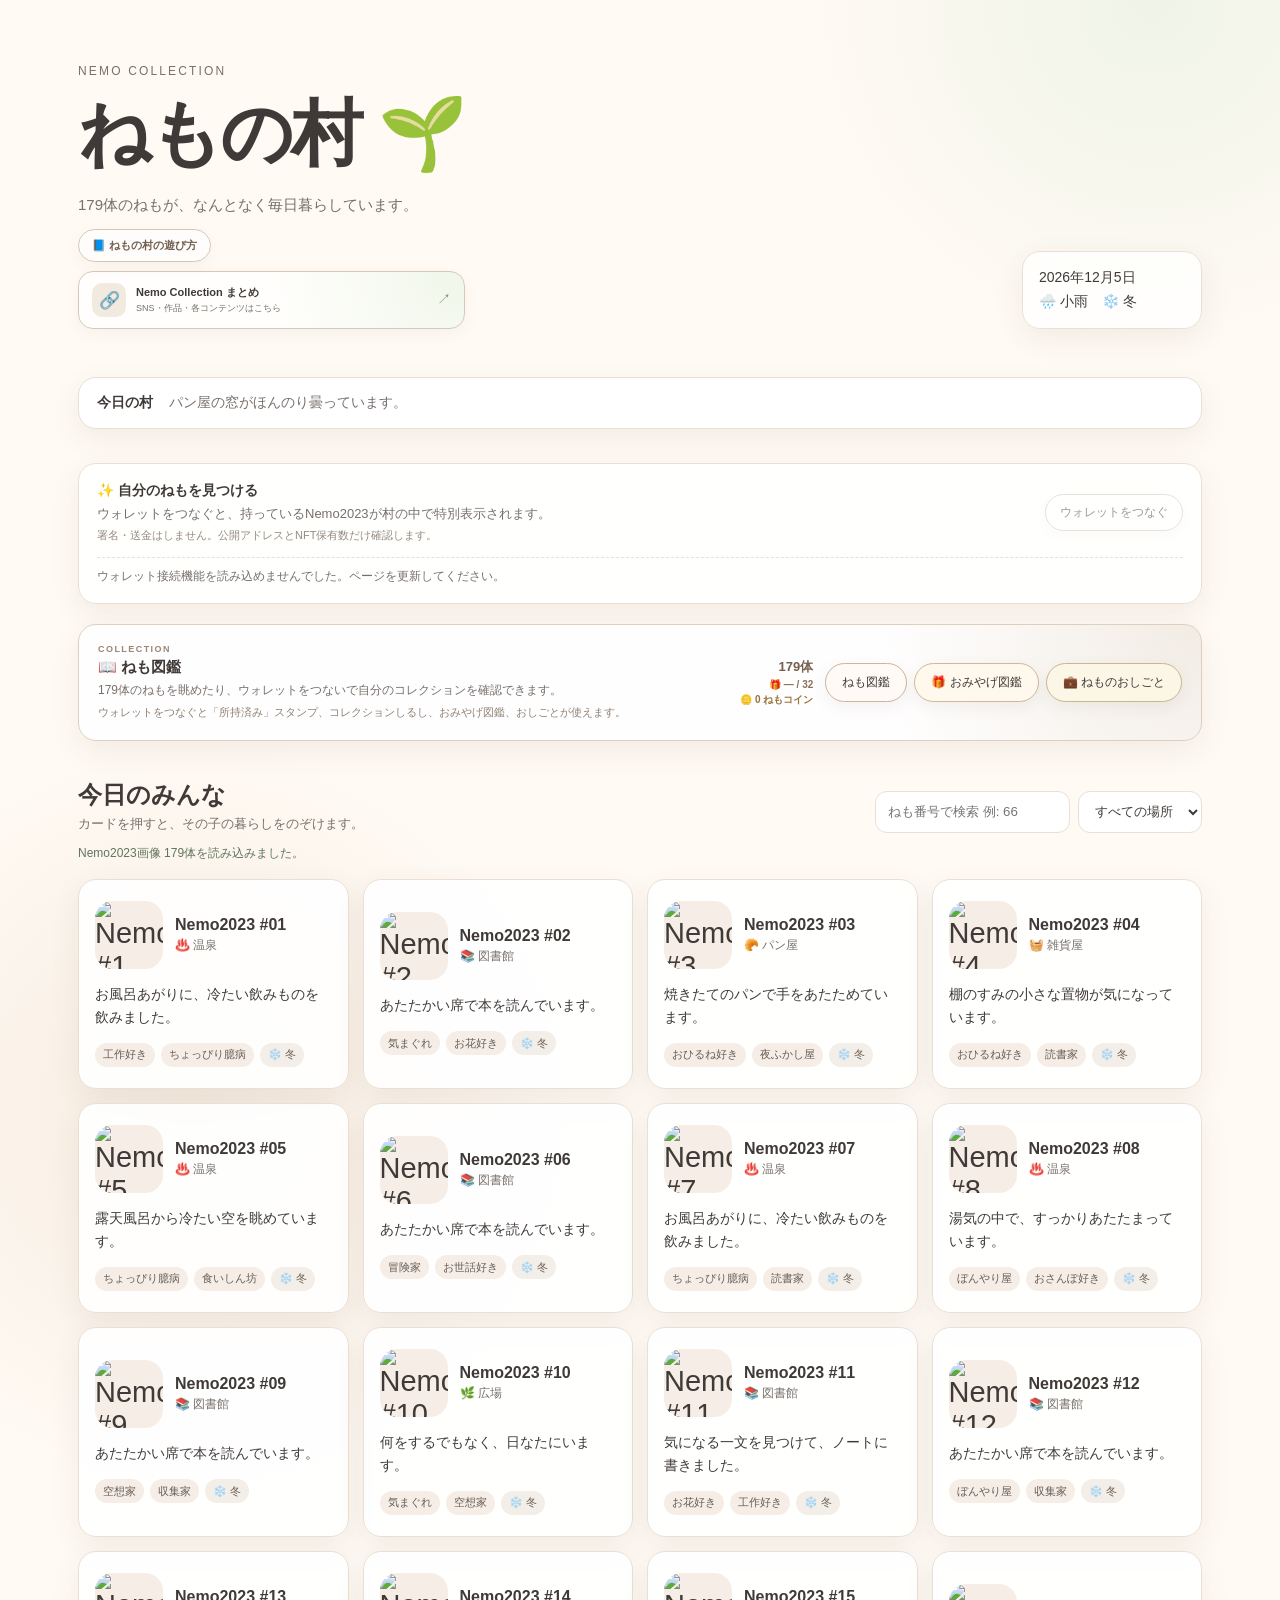
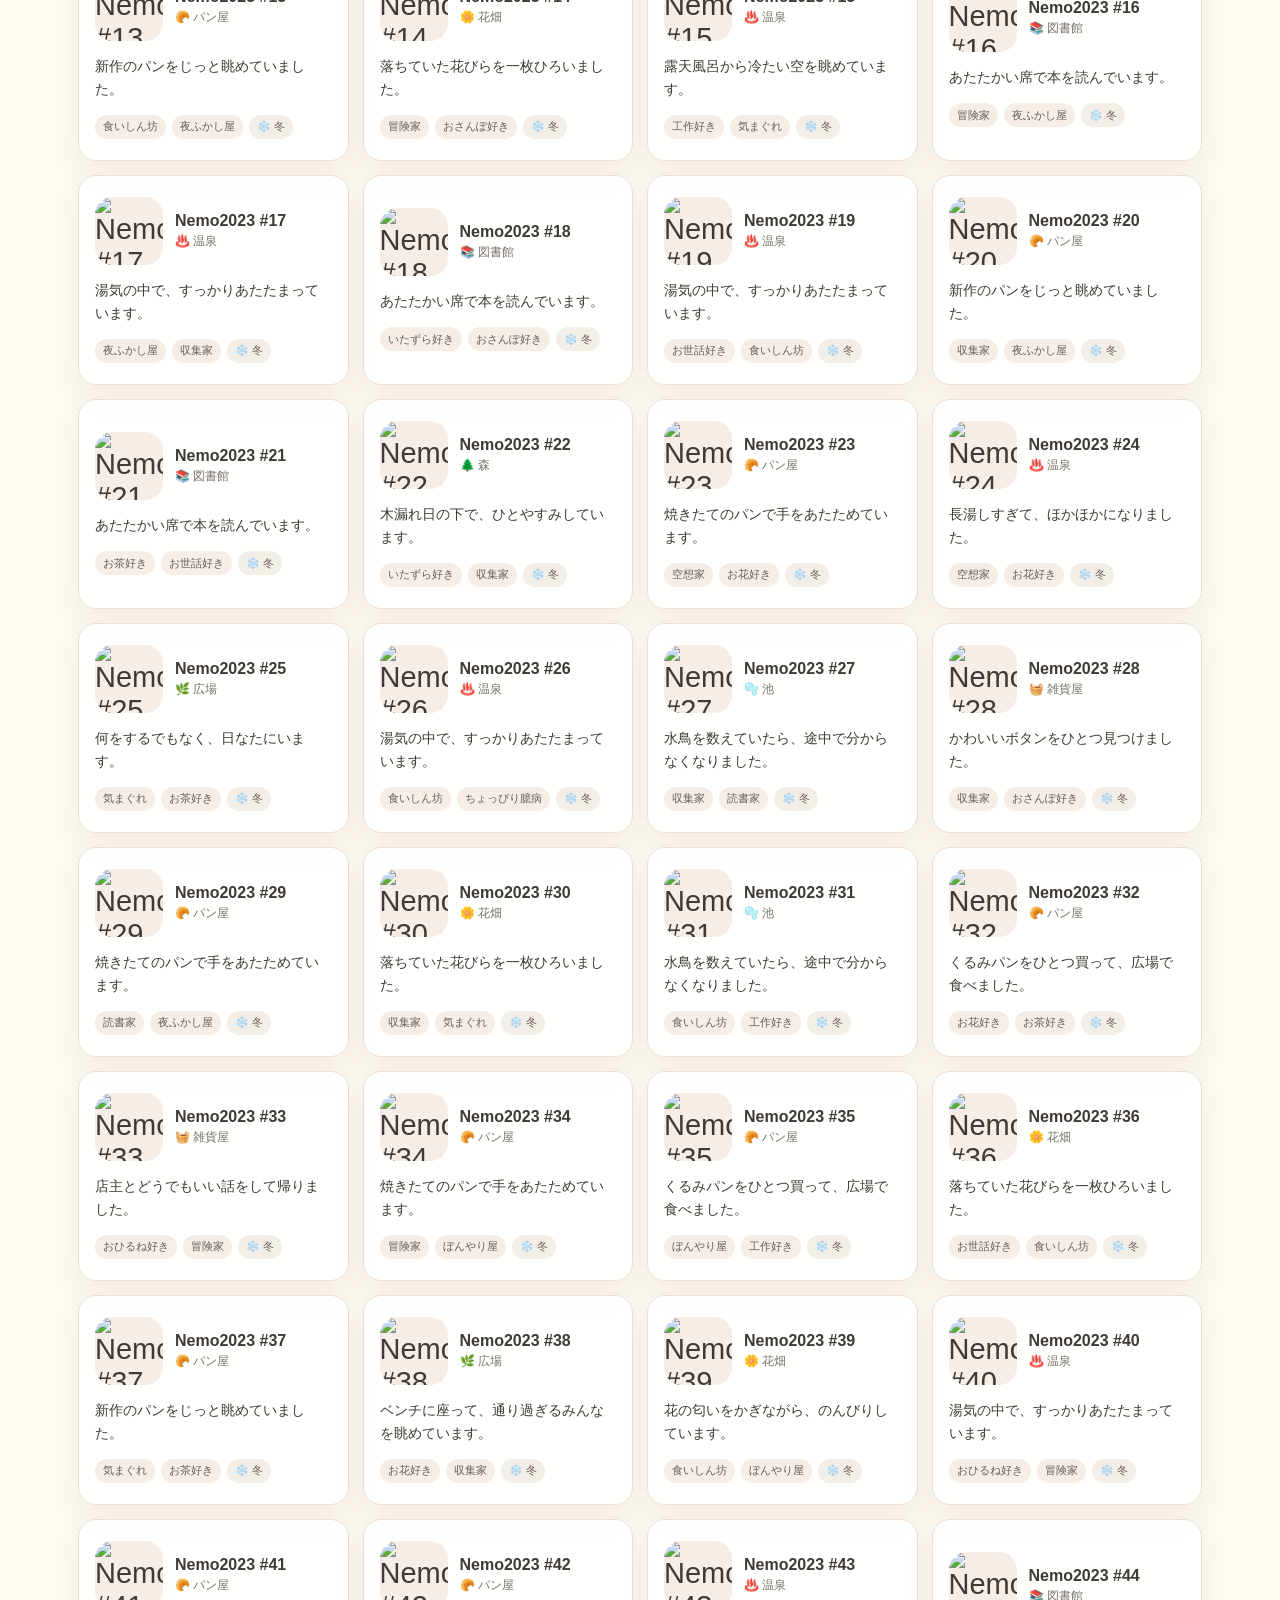
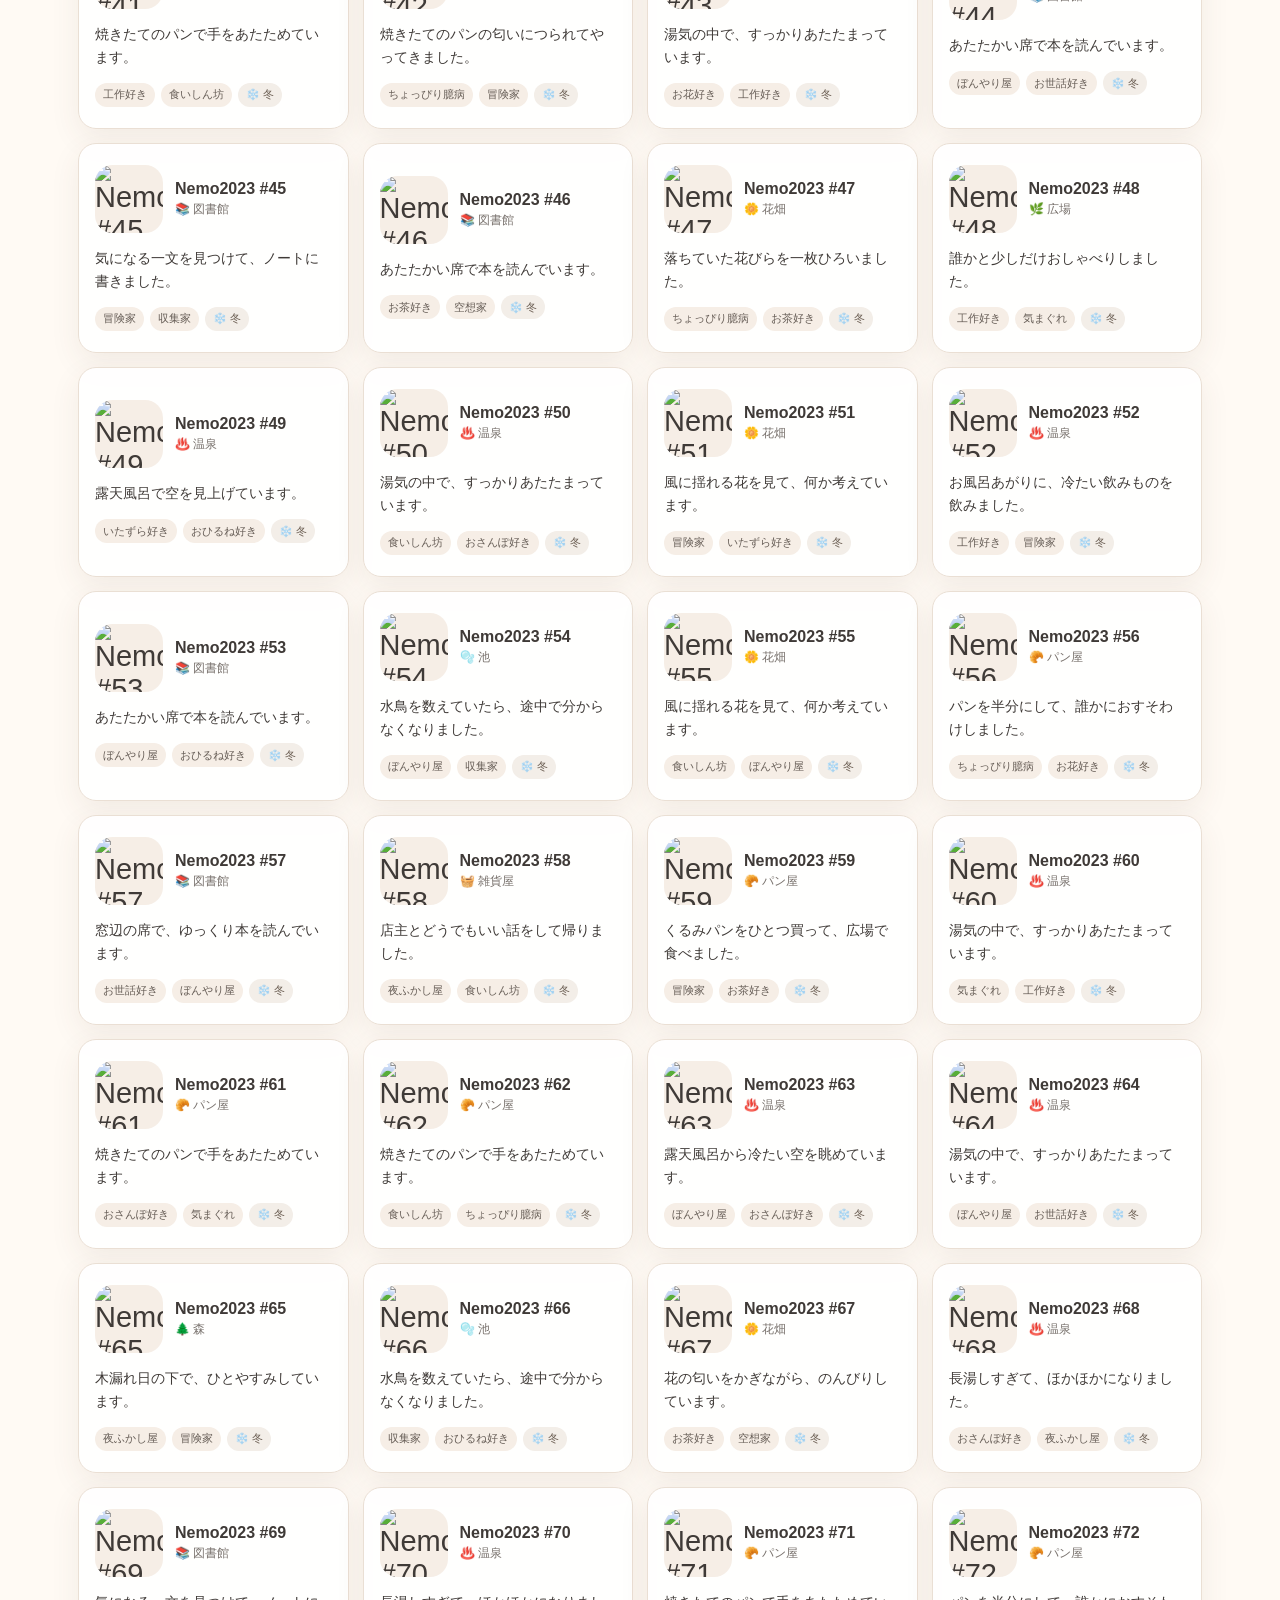
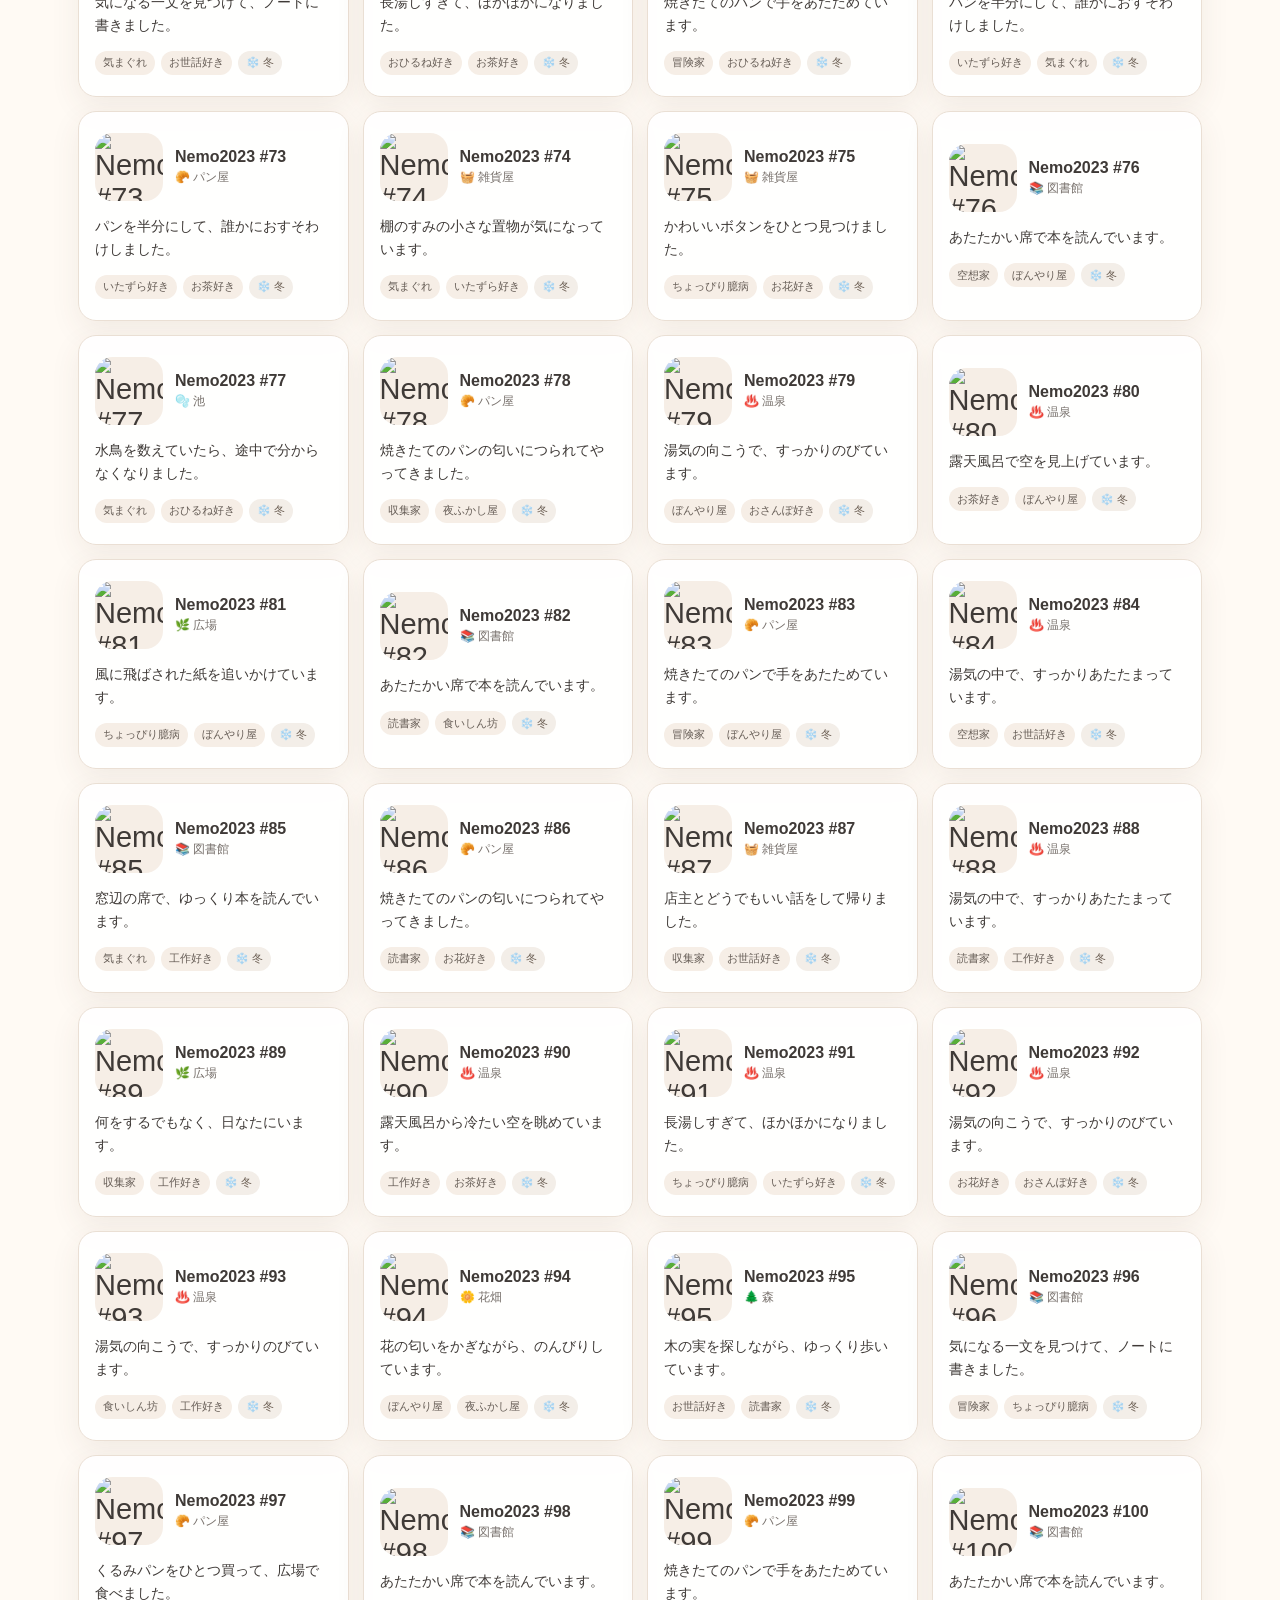
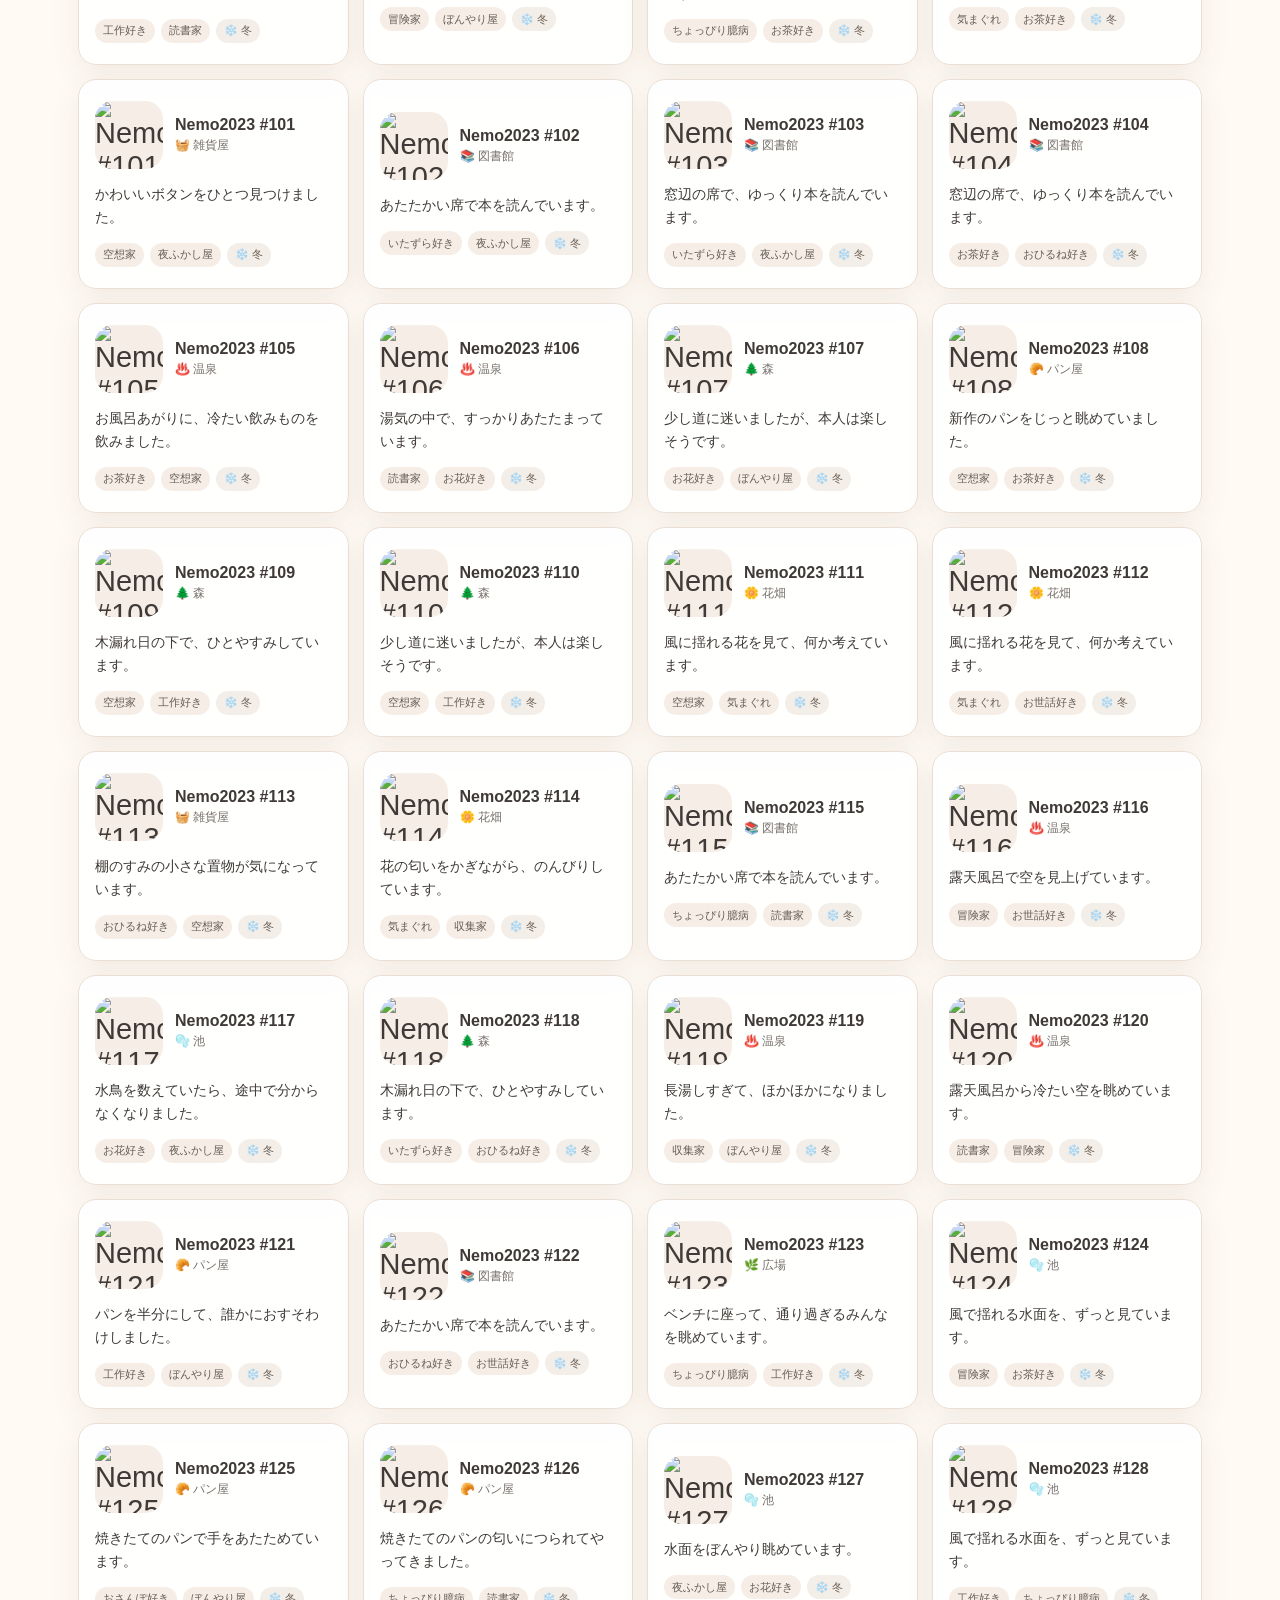
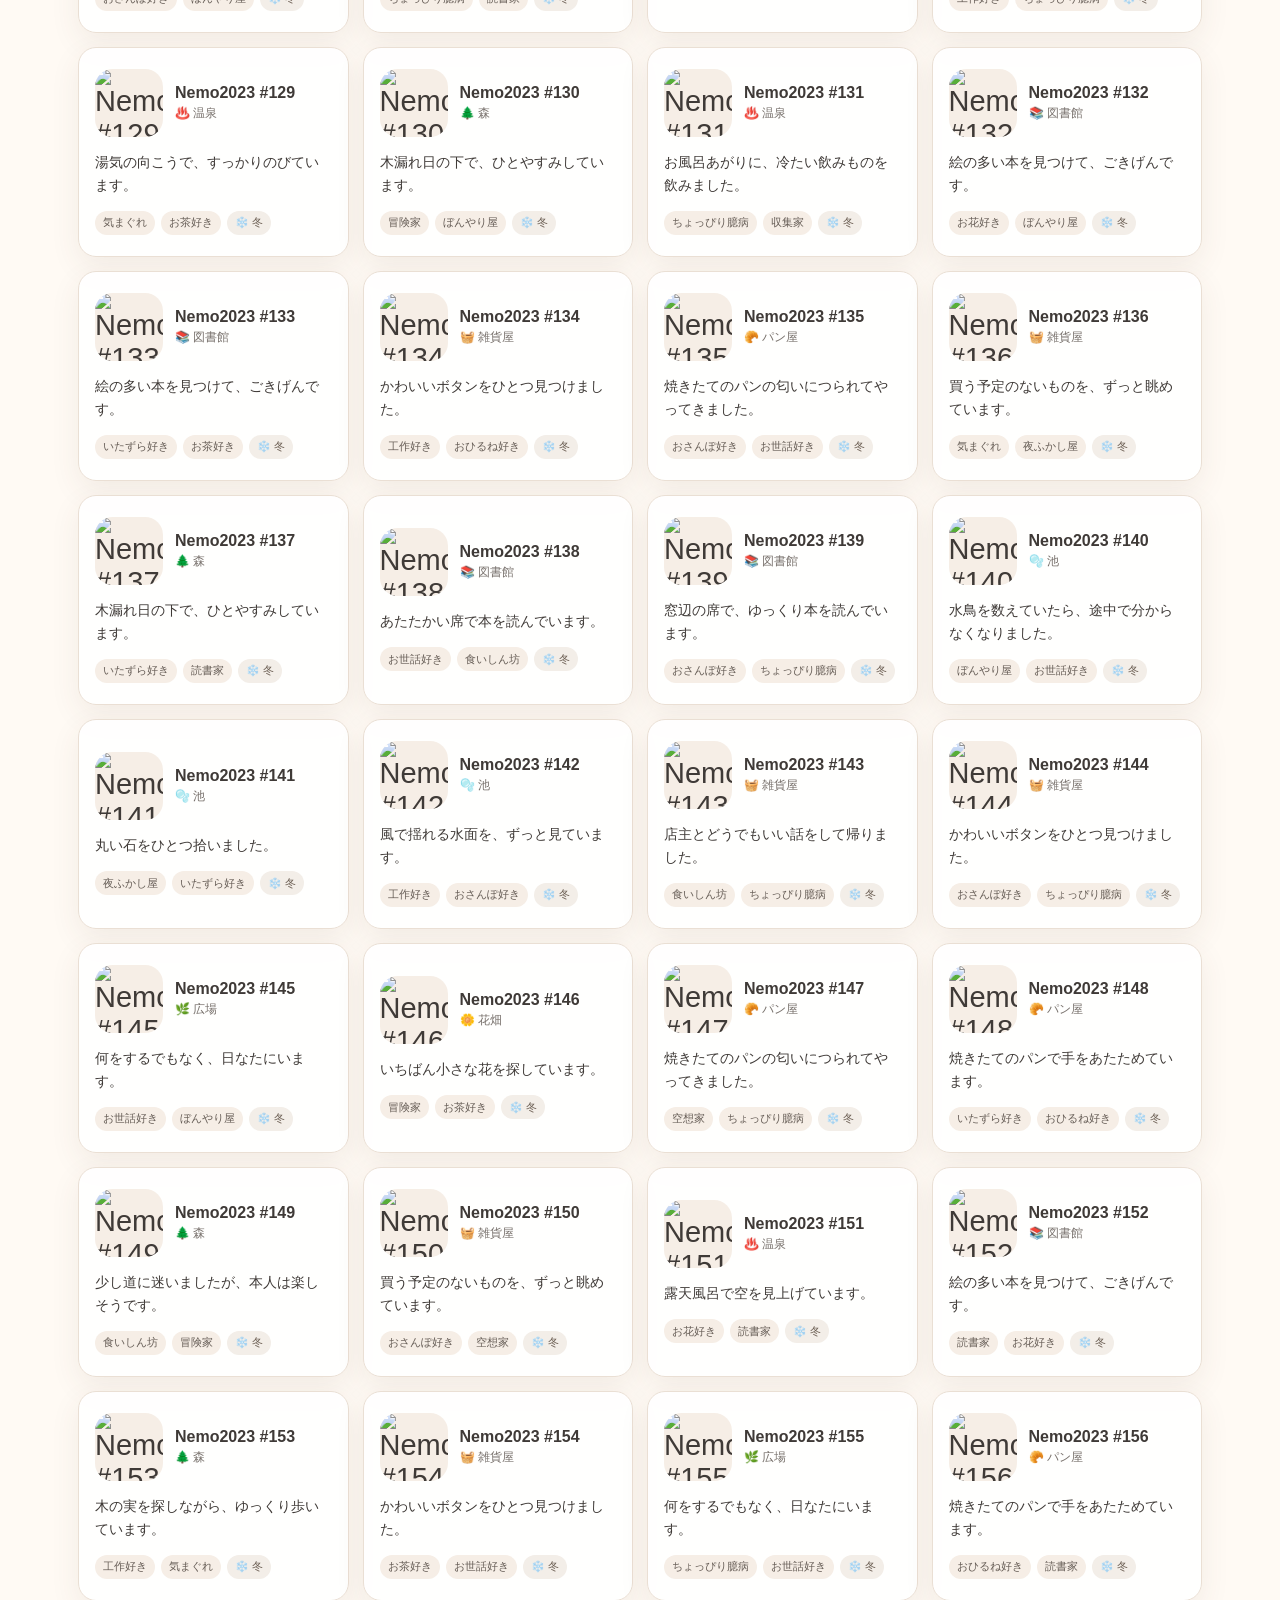
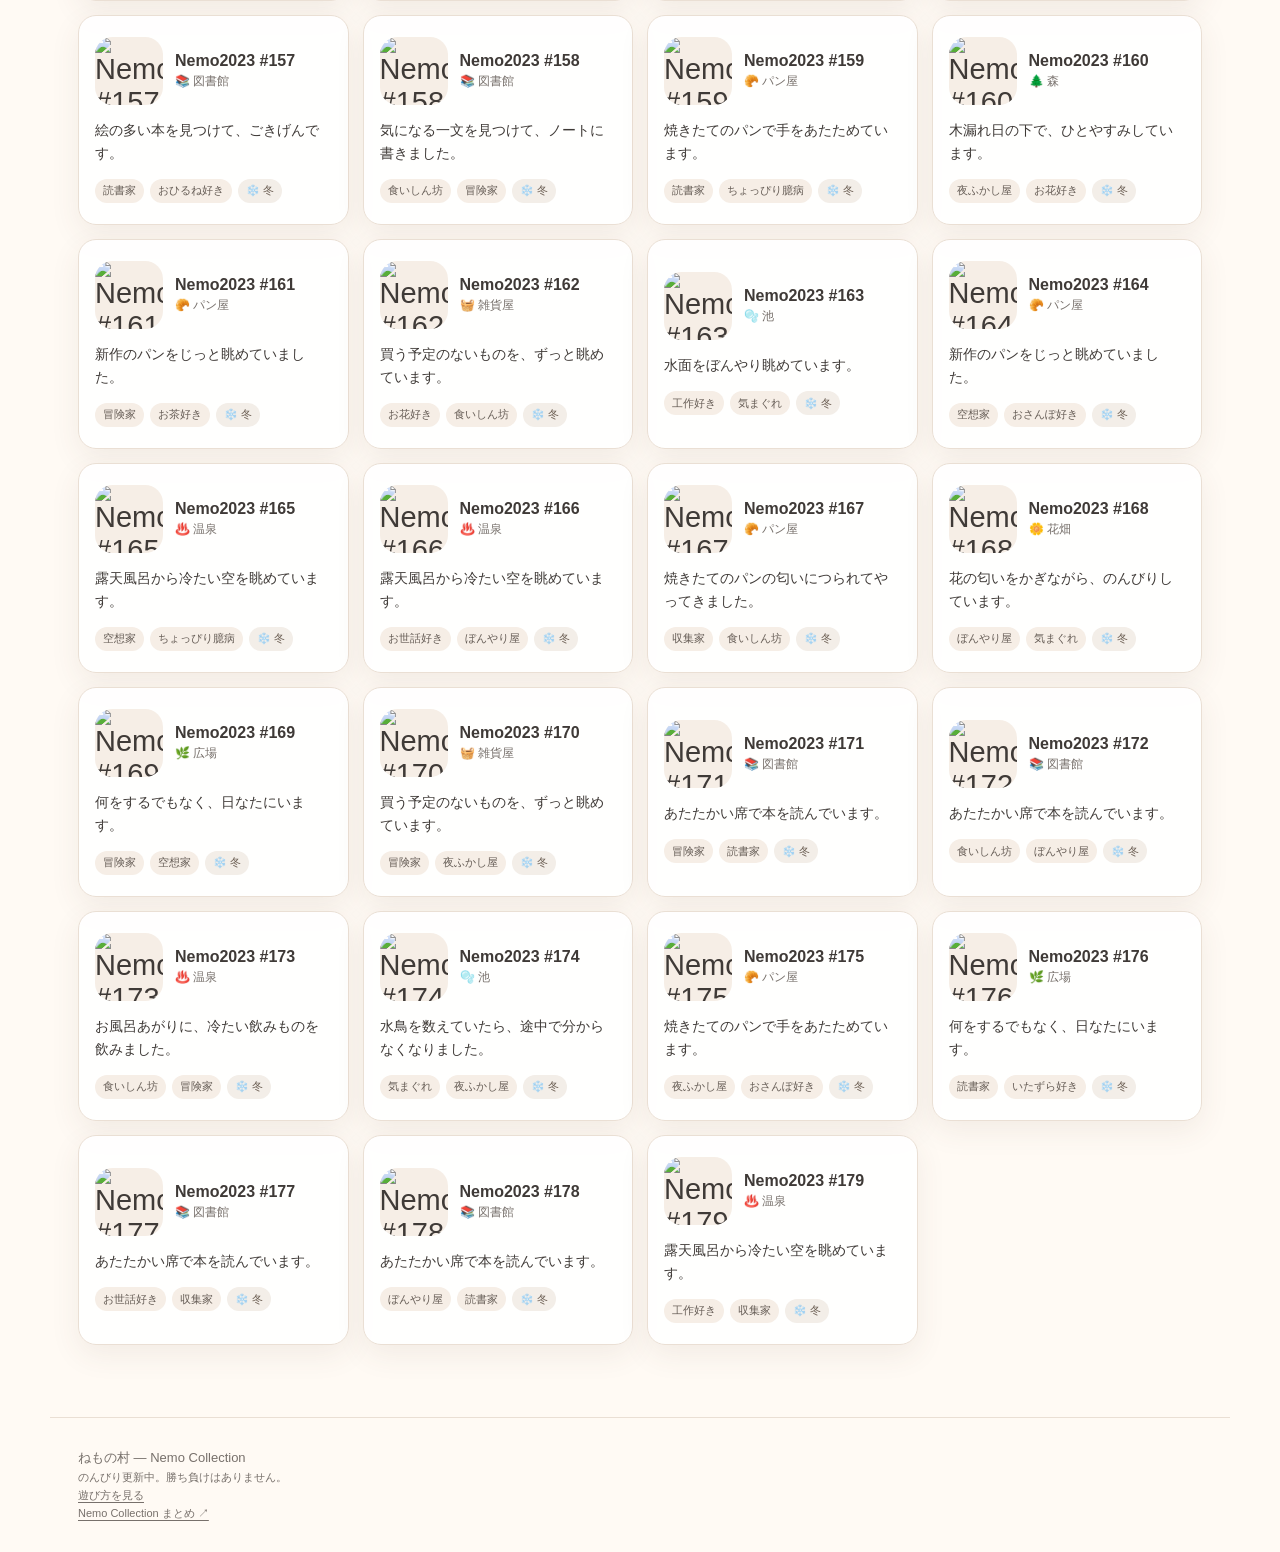
==== commit 76ce8921: "Add files via upload" ====
--- a/index.html
+++ b/index.html
@@ -20,6 +20,7 @@
 
   <title>ねもの村｜Nemo Collection（ねもコレ）</title>
   <link rel="stylesheet" href="style.css" />
+  <link rel="stylesheet" href="litlink.css" />
 </head>
 <body>
   <header class="hero">
@@ -28,6 +29,15 @@
       <h1>ねもの村 <span>🌱</span></h1>
       <p class="lead">179体のねもが、なんとなく毎日暮らしています。</p>
       <a class="guide-link" href="play.html">📘 ねもの村の遊び方</a>
+
+      <a class="nemo-hub-link" href="https://lit.link/Nemocollection" target="_blank" rel="noopener noreferrer">
+        <span class="nemo-hub-icon">🔗</span>
+        <span class="nemo-hub-copy">
+          <strong>Nemo Collection まとめ</strong>
+          <small>SNS・作品・各コンテンツはこちら</small>
+        </span>
+        <span class="nemo-hub-arrow">↗</span>
+      </a>
     </div>
     <div class="today-card">
       <div id="todayDate"></div>
@@ -107,6 +117,7 @@
     <p>ねもの村 — Nemo Collection</p>
     <p class="small">のんびり更新中。勝ち負けはありません。</p>
     <p class="small"><a class="footer-guide-link" href="play.html">遊び方を見る</a></p>
+    <p class="small"><a class="footer-guide-link" href="https://lit.link/Nemocollection" target="_blank" rel="noopener noreferrer">Nemo Collection まとめ ↗</a></p>
   </footer>
 
   <dialog id="residentDialog">
--- a/litlink.css
+++ b/litlink.css
@@ -0,0 +1,65 @@
+
+/* Nemo Collection lit.link hub */
+
+.nemo-hub-link {
+  display: grid;
+  grid-template-columns: 34px minmax(0, 1fr) auto;
+  gap: 10px;
+  align-items: center;
+  width: min(390px, 100%);
+  margin-top: 9px;
+  border: 1px solid #d8c8b9;
+  border-radius: 15px;
+  padding: 11px 13px;
+  background:
+    radial-gradient(circle at 100% 0%, rgba(226,239,216,.5), transparent 12rem),
+    rgba(255,255,255,.76);
+  color: inherit;
+  text-decoration: none;
+  box-shadow: 0 5px 16px rgba(88,70,55,.05);
+  transition: transform .12s ease, border-color .12s ease, background .12s ease;
+}
+
+.nemo-hub-link:hover {
+  transform: translateY(-1px);
+  border-color: #bca48d;
+  background-color: #fff;
+}
+
+.nemo-hub-icon {
+  display: grid;
+  place-items: center;
+  width: 34px;
+  height: 34px;
+  border-radius: 10px;
+  background: #f3eadf;
+  font-size: 17px;
+}
+
+.nemo-hub-copy {
+  min-width: 0;
+  display: flex;
+  flex-direction: column;
+  gap: 2px;
+}
+
+.nemo-hub-copy strong {
+  font-size: 11px;
+}
+
+.nemo-hub-copy small {
+  color: var(--sub);
+  font-size: 9px;
+  line-height: 1.45;
+}
+
+.nemo-hub-arrow {
+  color: #9b8774;
+  font-size: 14px;
+}
+
+@media (max-width: 520px) {
+  .nemo-hub-link {
+    width: 100%;
+  }
+}
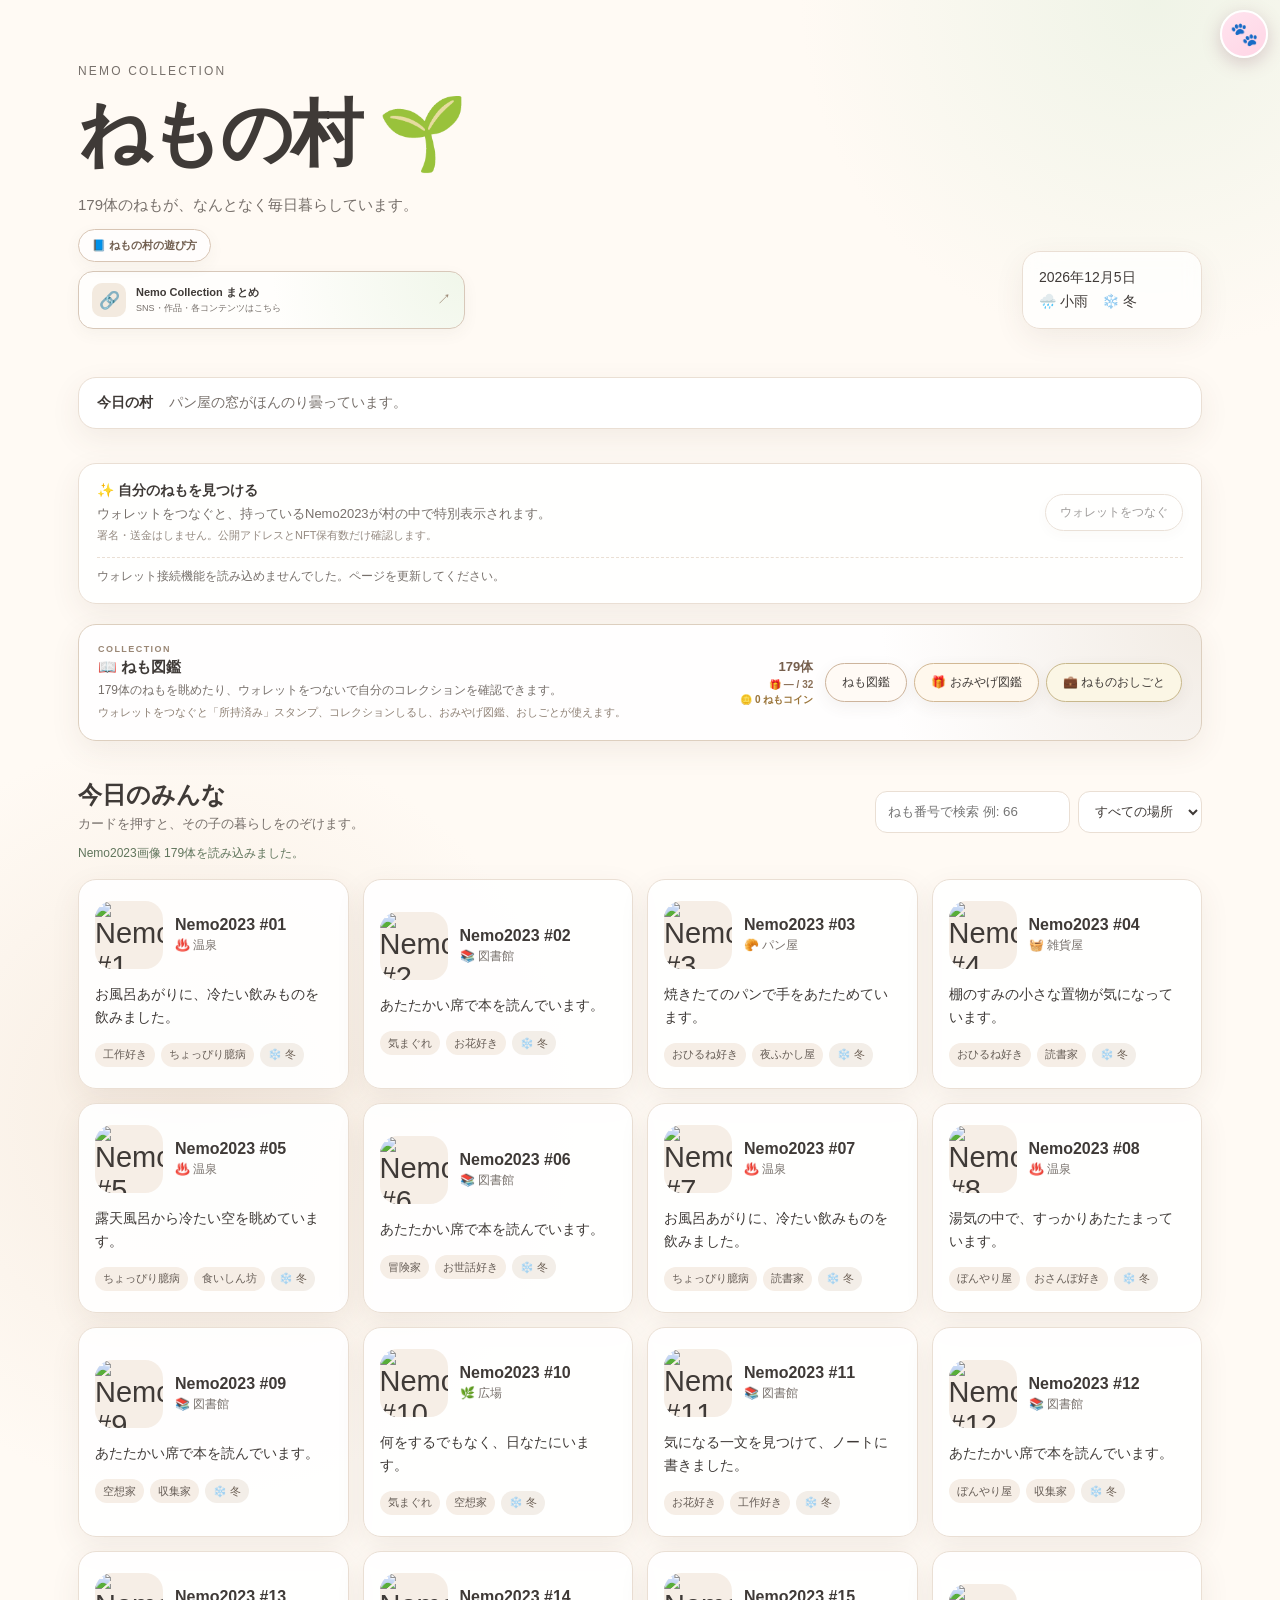
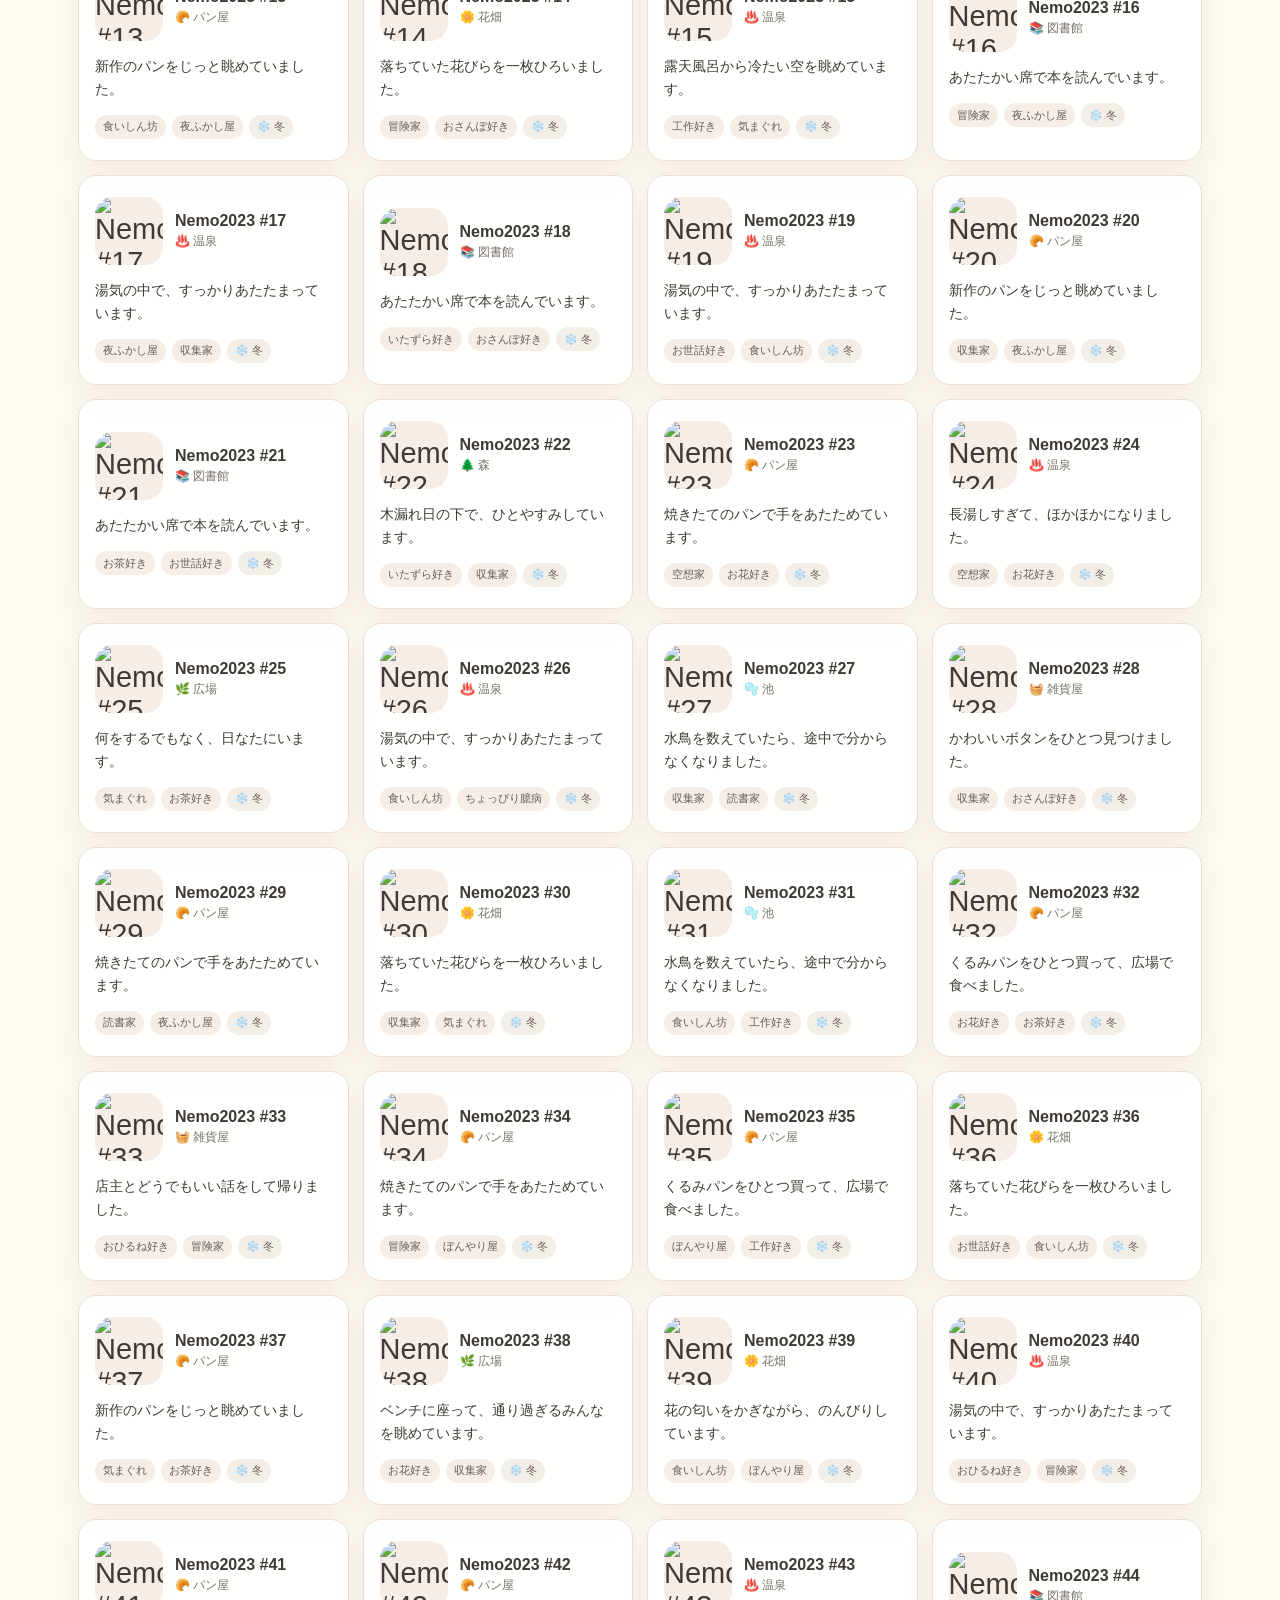
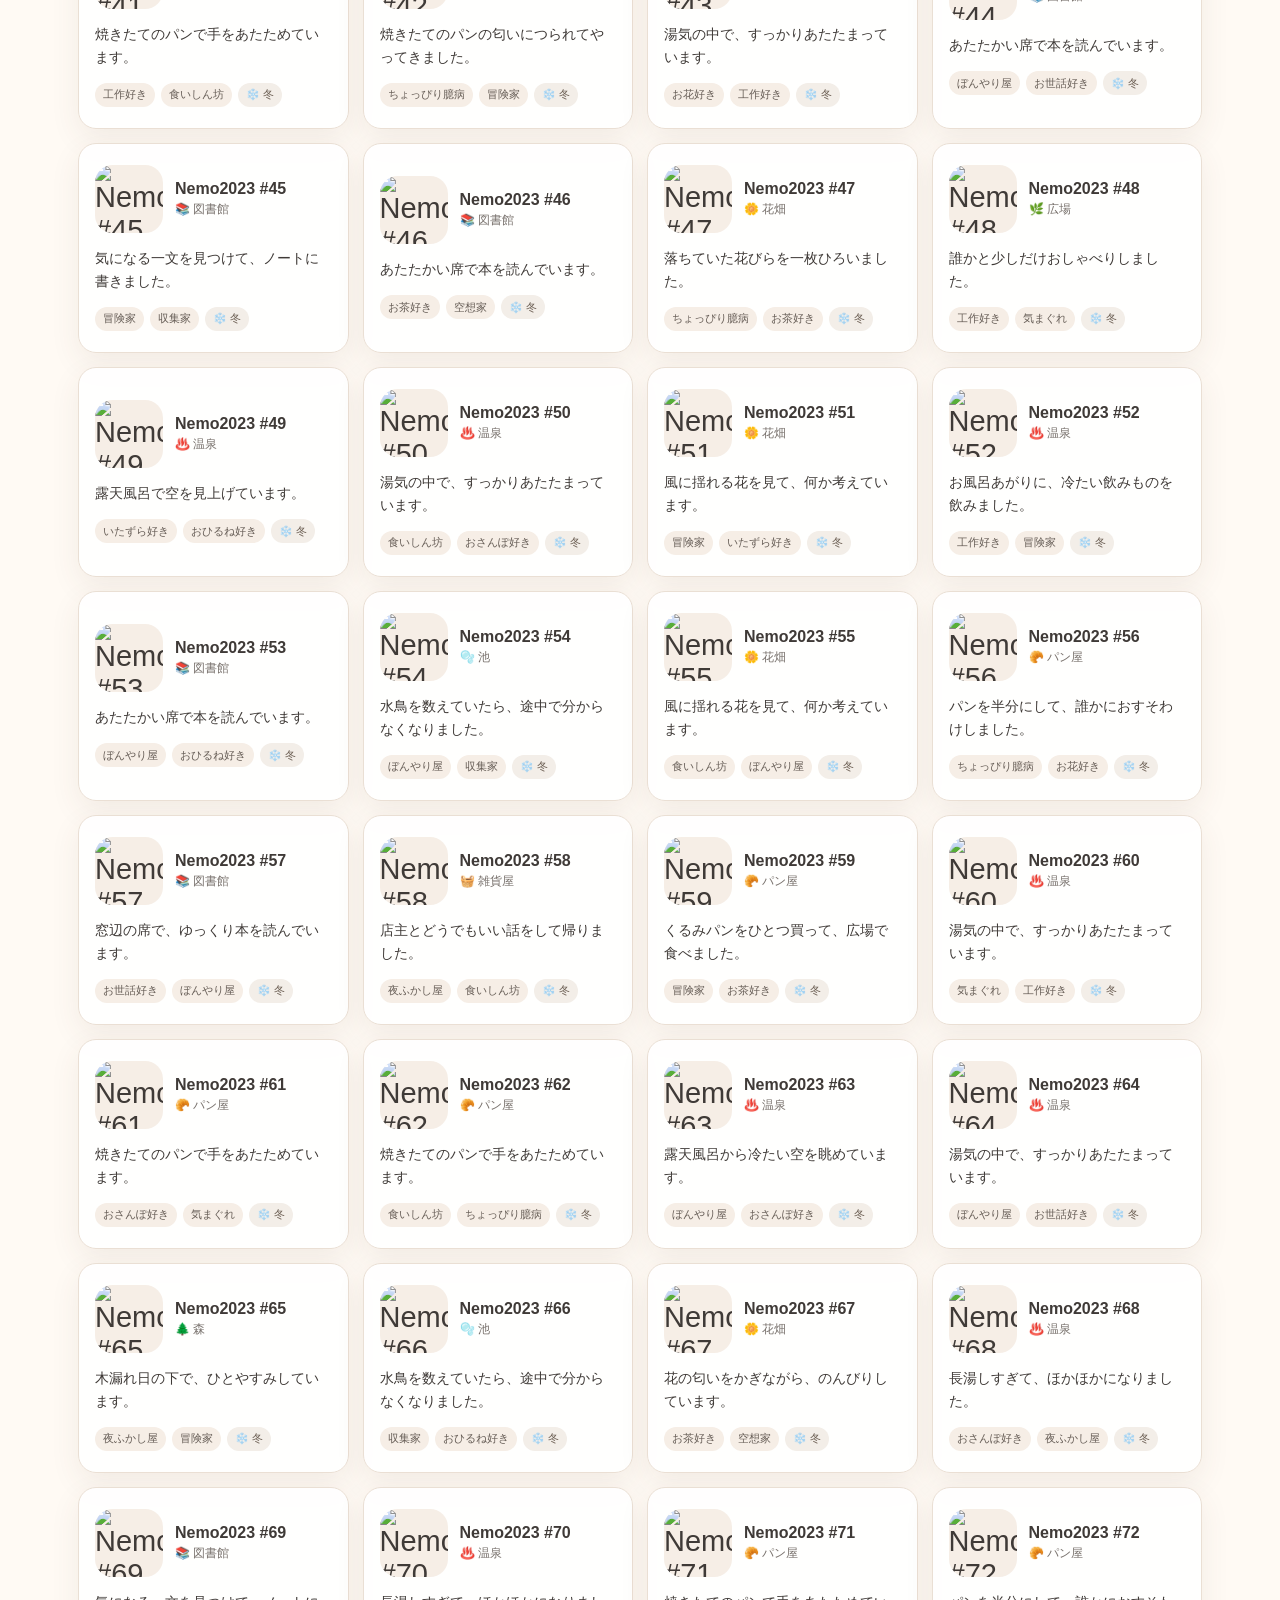
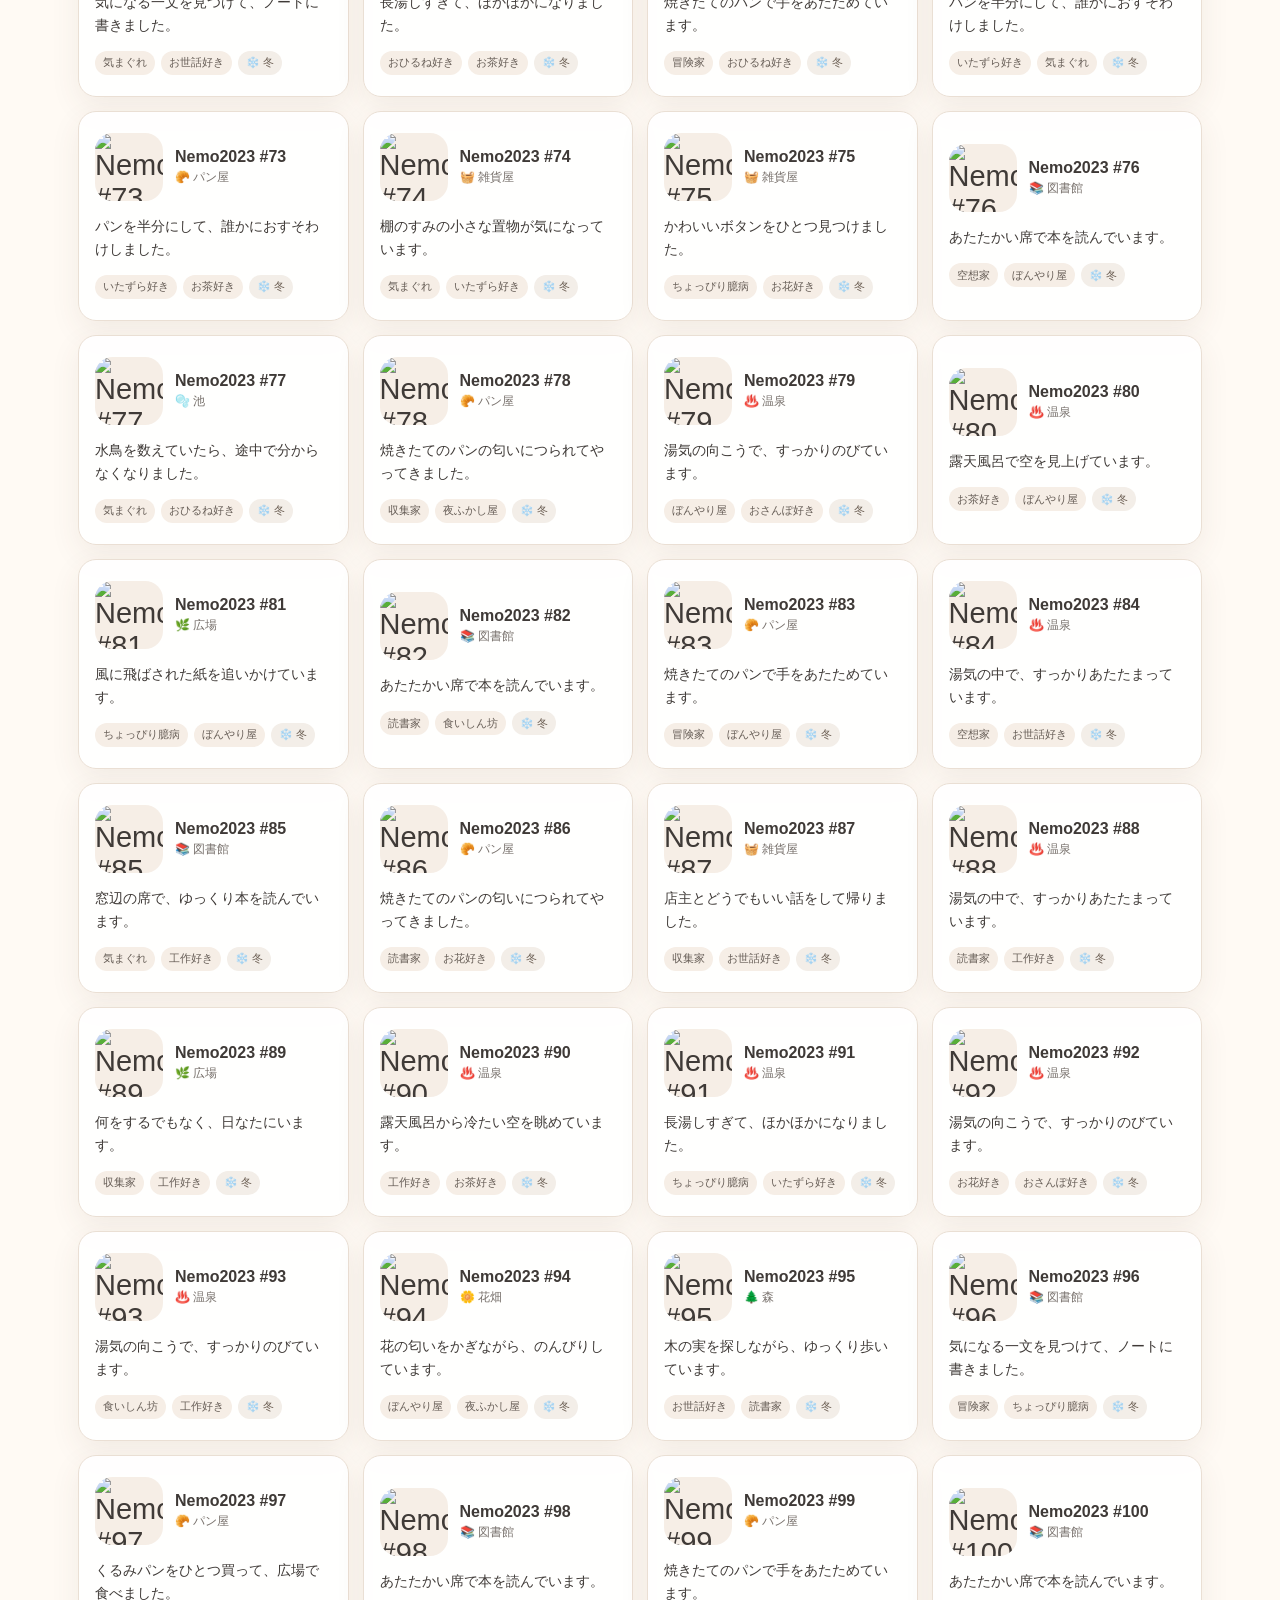
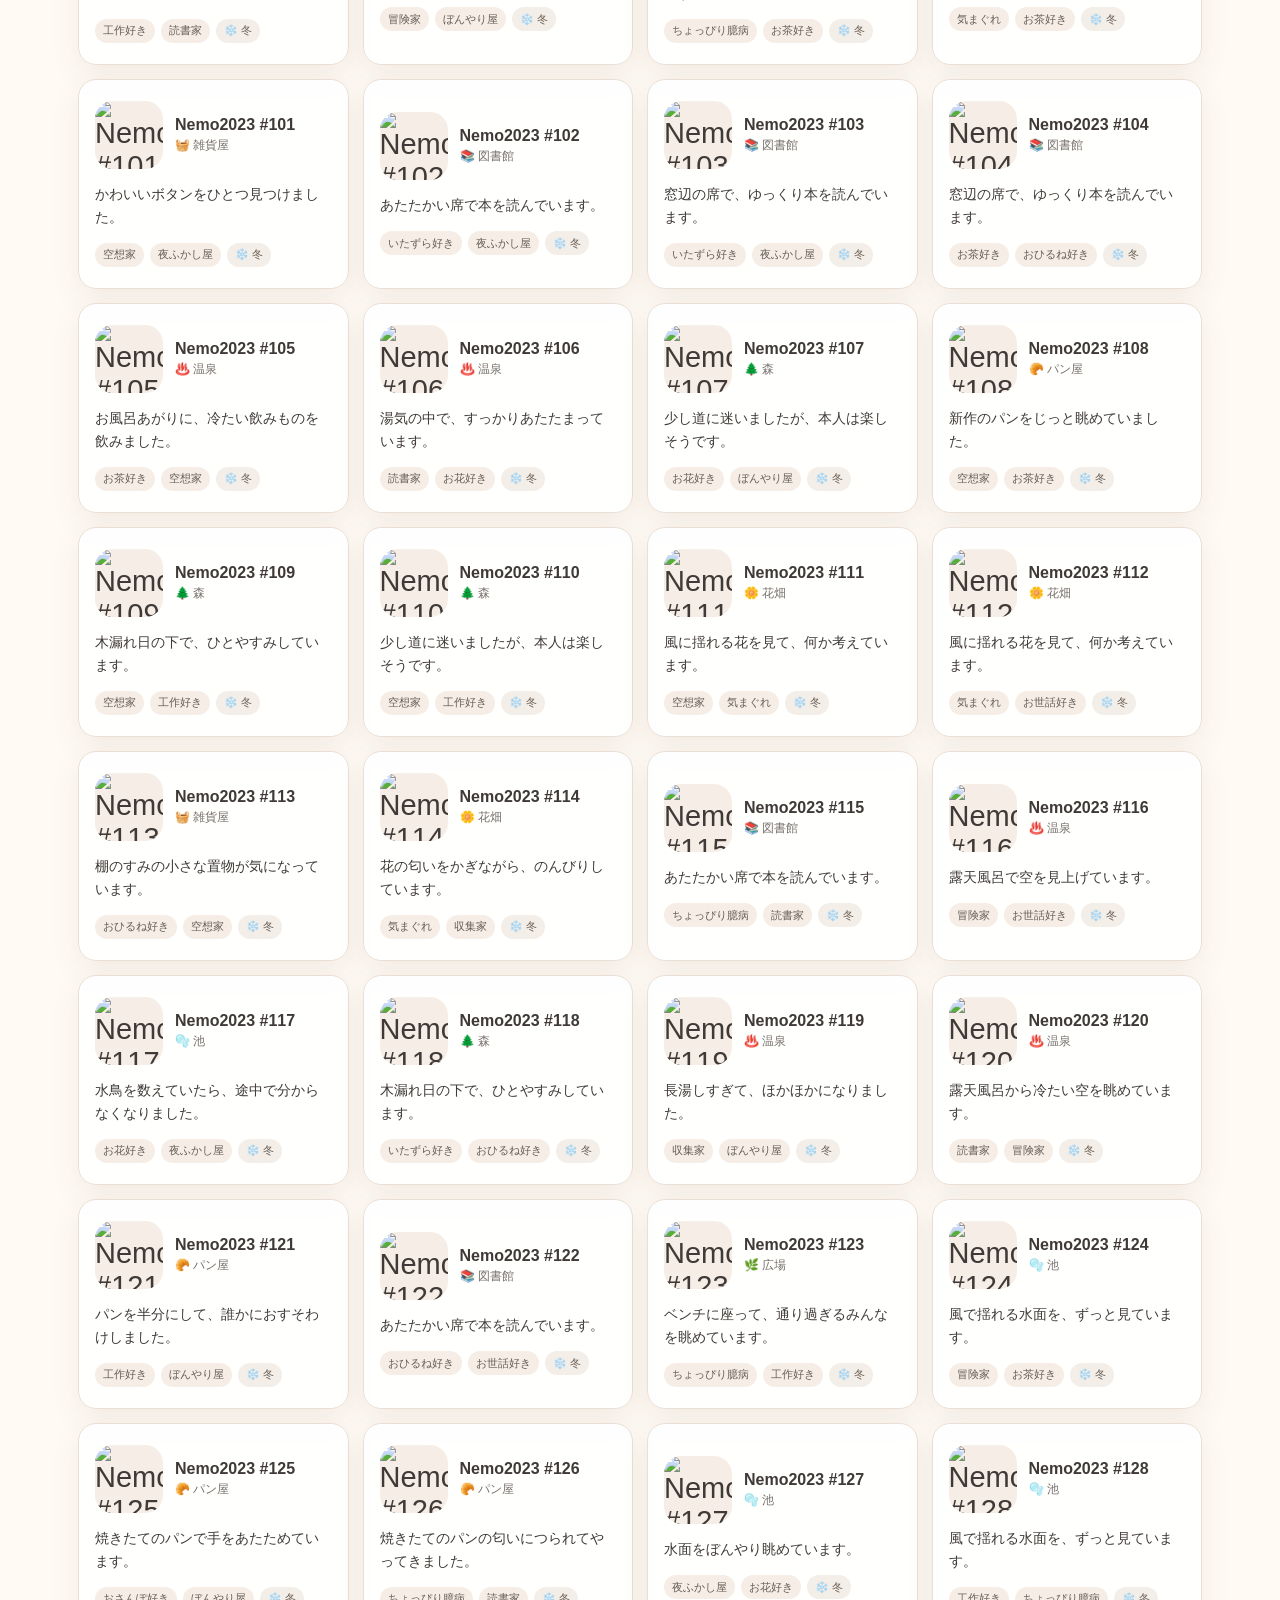
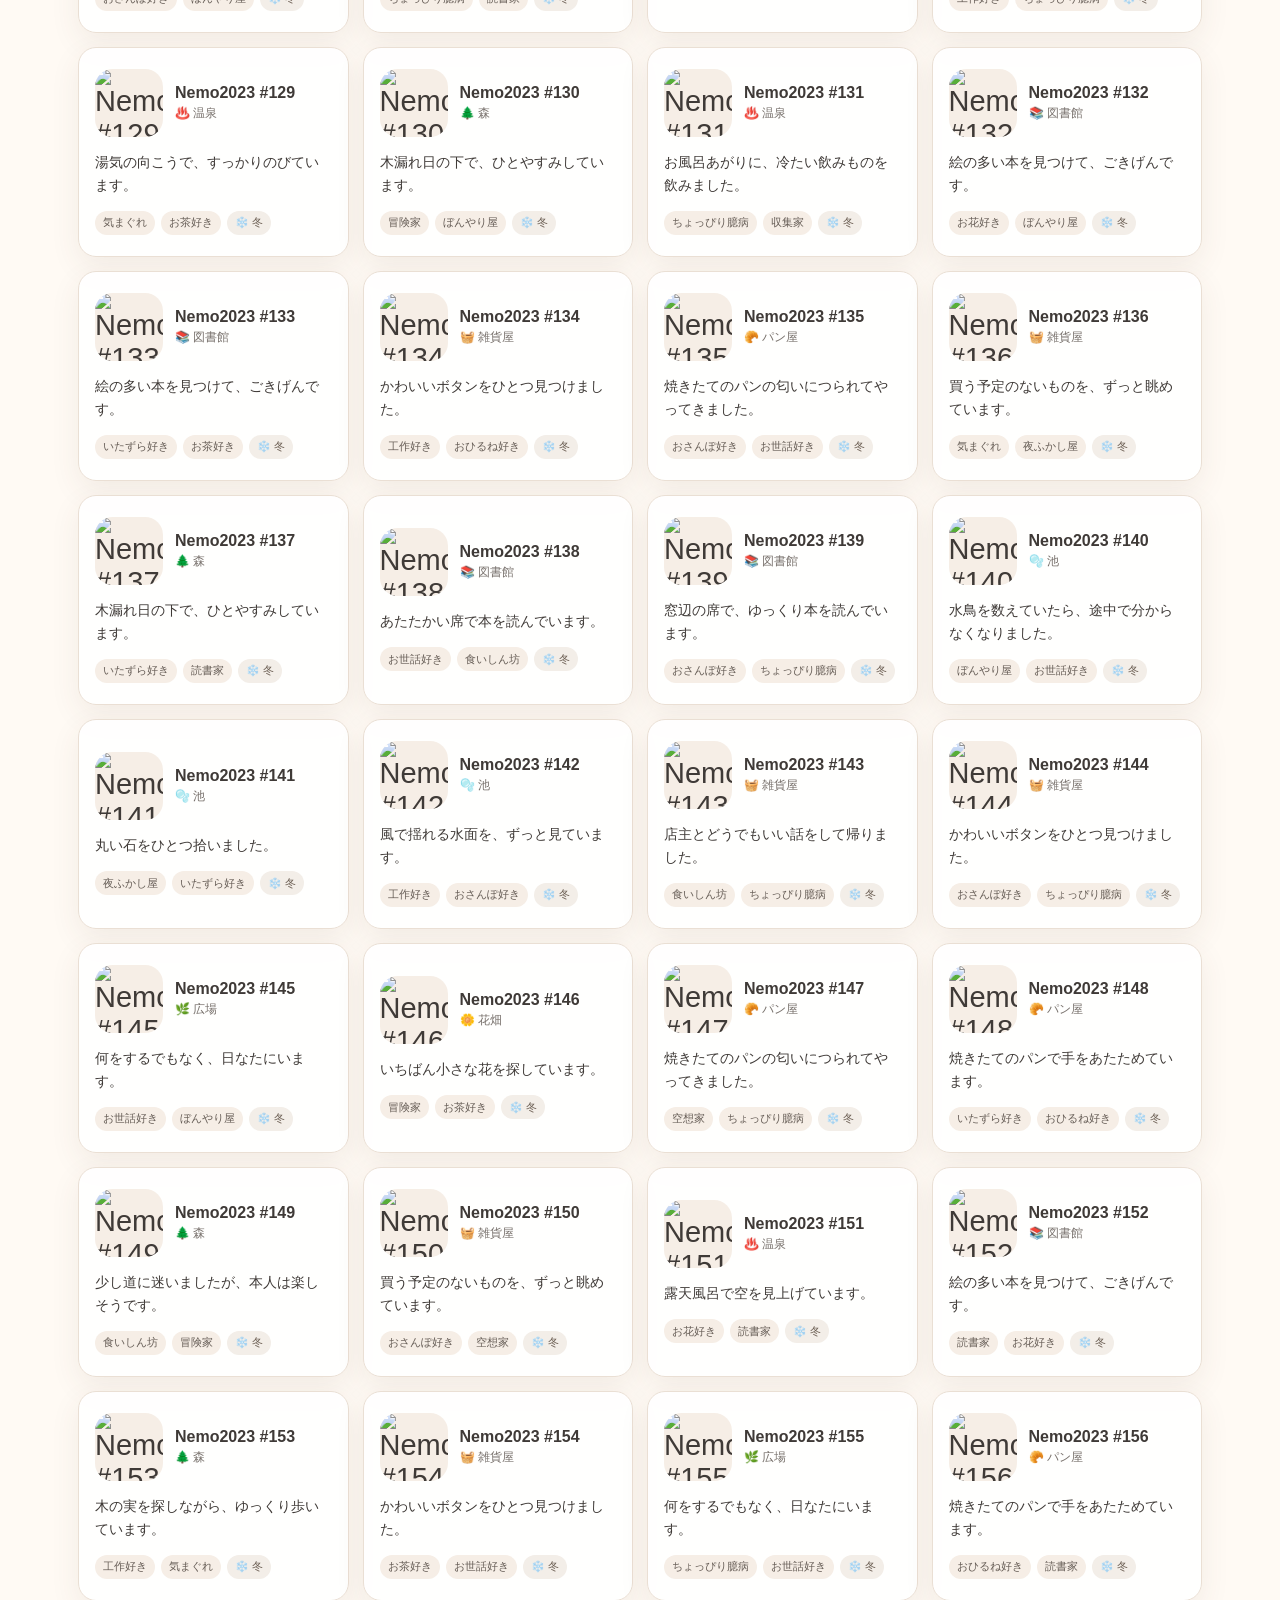
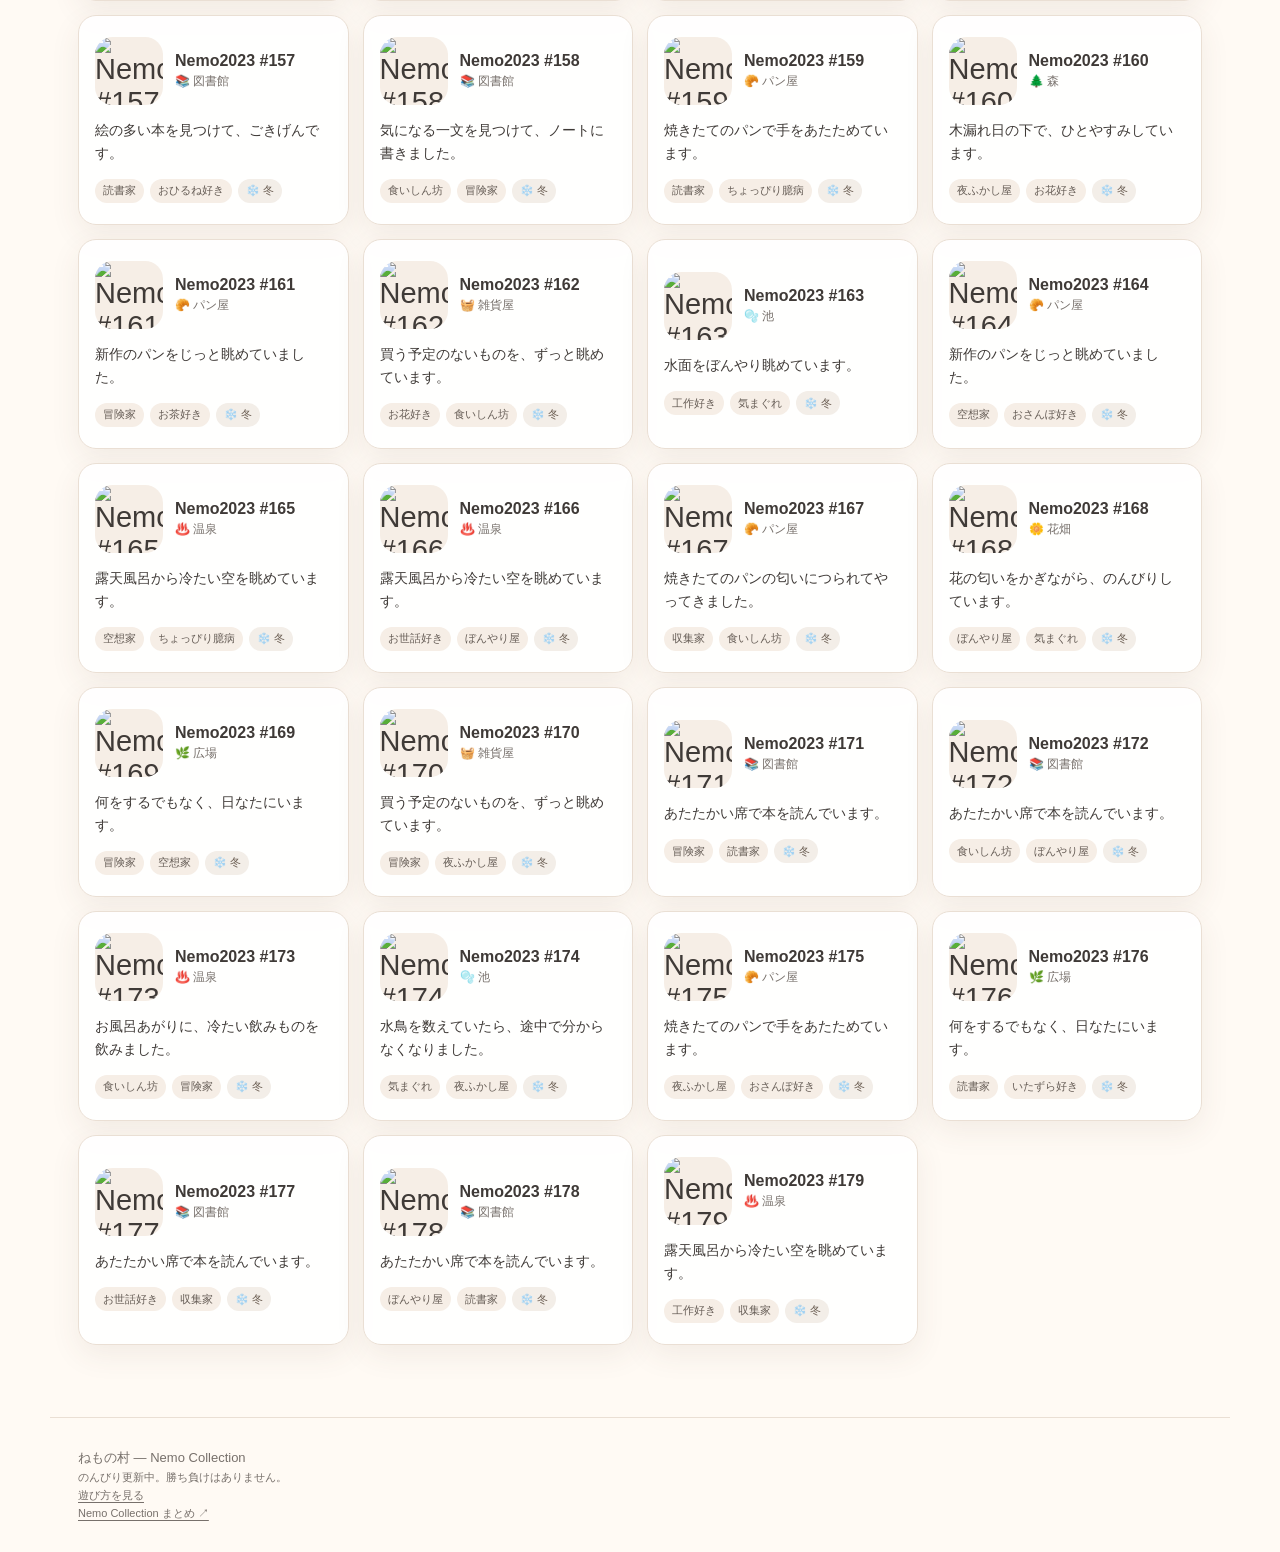
==== commit b91fa553: "Add files via upload" ====
--- a/index.html
+++ b/index.html
@@ -19,6 +19,12 @@
   <meta name="twitter:description" content="Nemo Collection（ねもコレ）のNemo2023、179体が暮らす小さなWebサイト。毎日の行動、季節、たからもの、なかよし、ねも図鑑、おでかけ、おみやげ図鑑、ねものおしごと、ウォレット連携で『あなたのねも』を楽しめます。">
 
   <title>ねもの村｜Nemo Collection（ねもコレ）</title>
+
+  <!-- Nemo favicon / Home Screen icon -->
+  <link rel="icon" type="image/png" sizes="64x64" href="./favicon.png" />
+  <link rel="icon" type="image/png" sizes="32x32" href="./favicon-32x32.png" />
+  <link rel="apple-touch-icon" sizes="180x180" href="./apple-touch-icon.png" />
+
   <link rel="stylesheet" href="style.css" />
   <link rel="stylesheet" href="litlink.css" />
 </head>
@@ -133,5 +139,6 @@
 
   <script src="app.js"></script>
   <script type="module" src="walletconnect.js"></script>
+  <script defer src="nemo-door.js"></script>
 </body>
 </html>
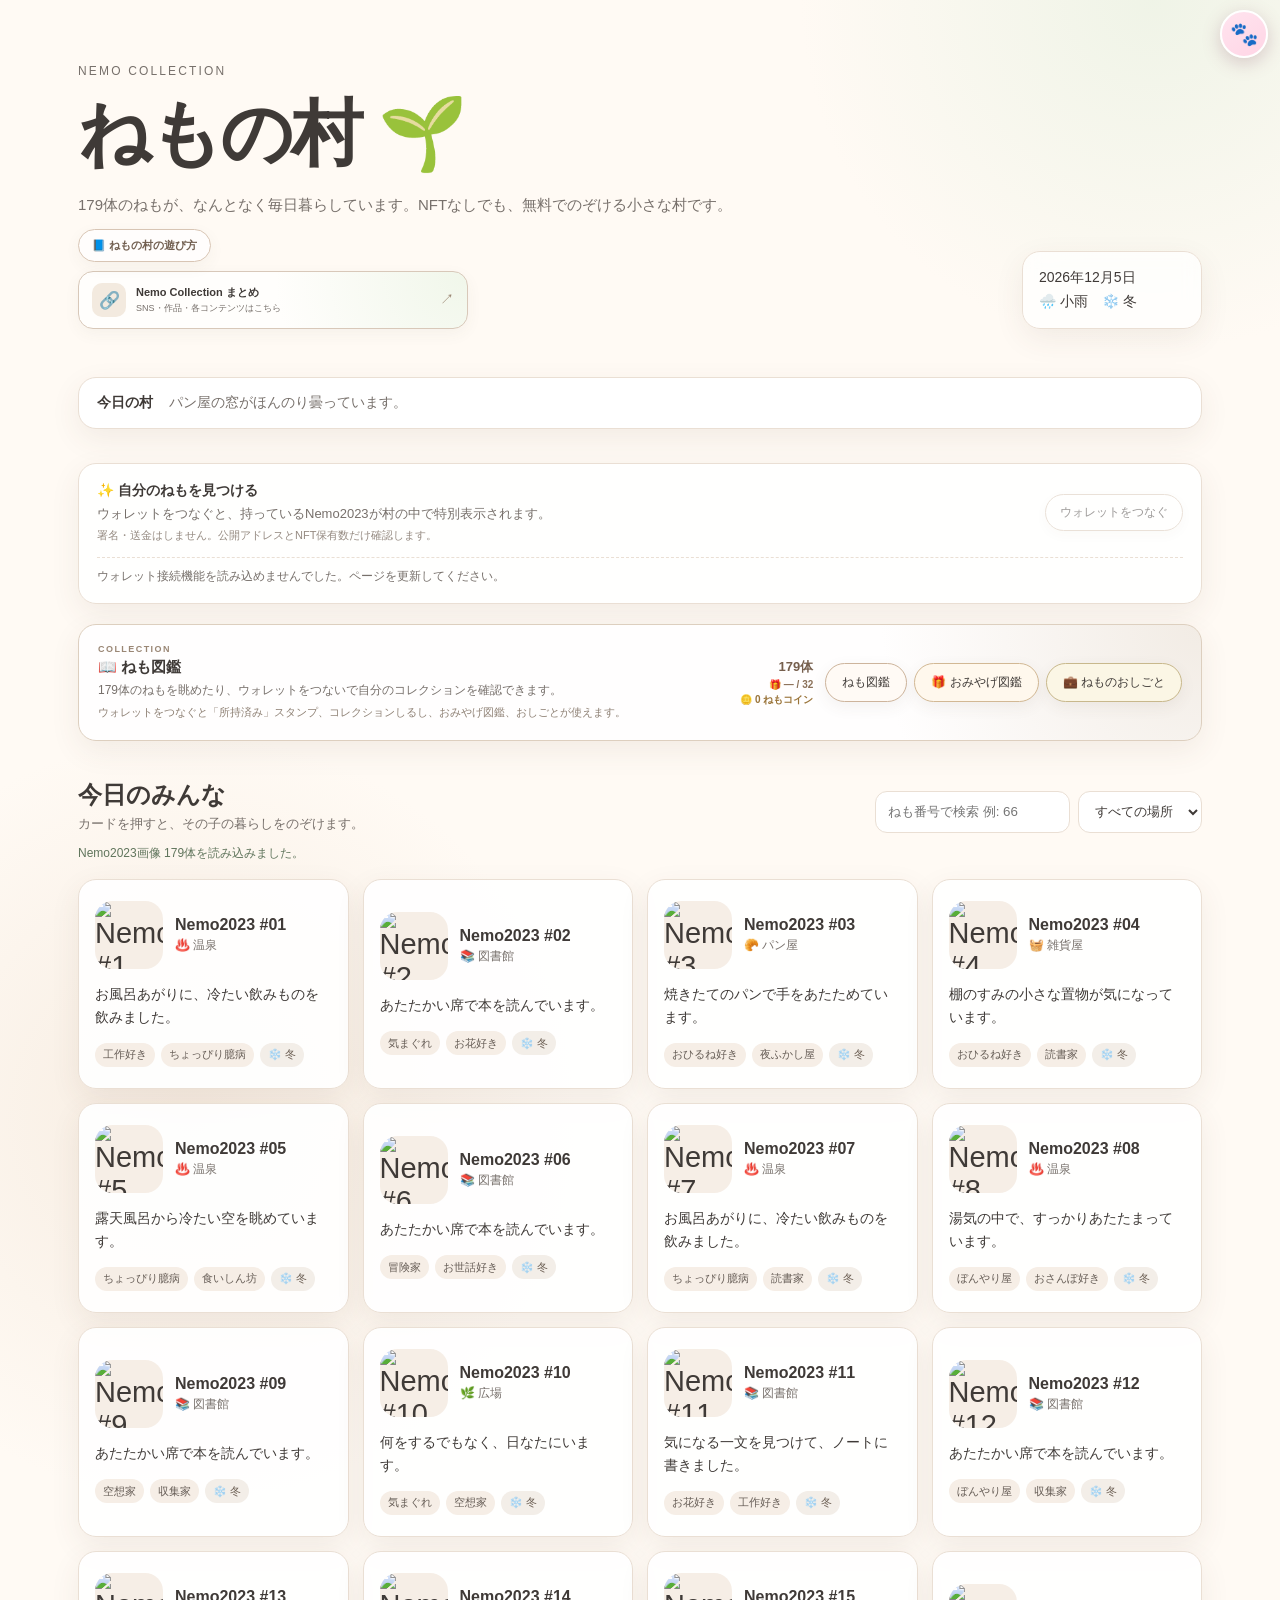
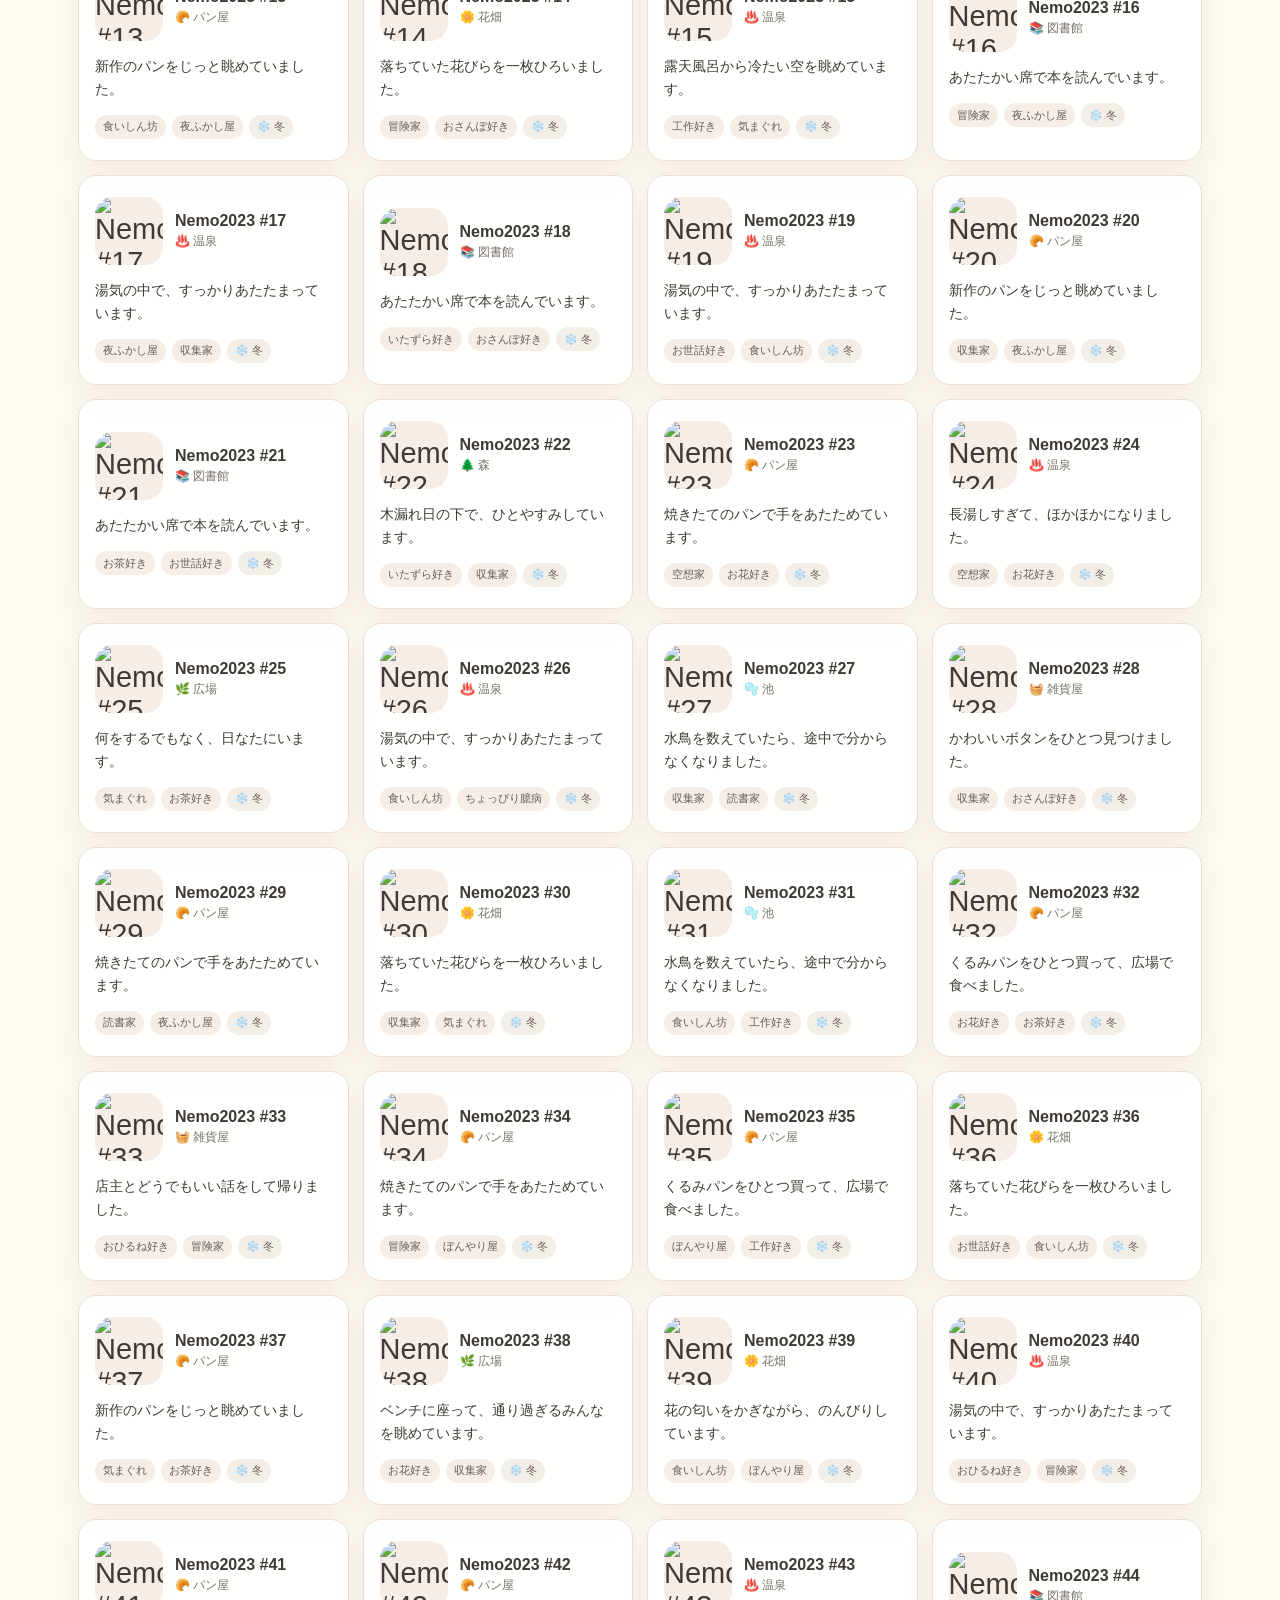
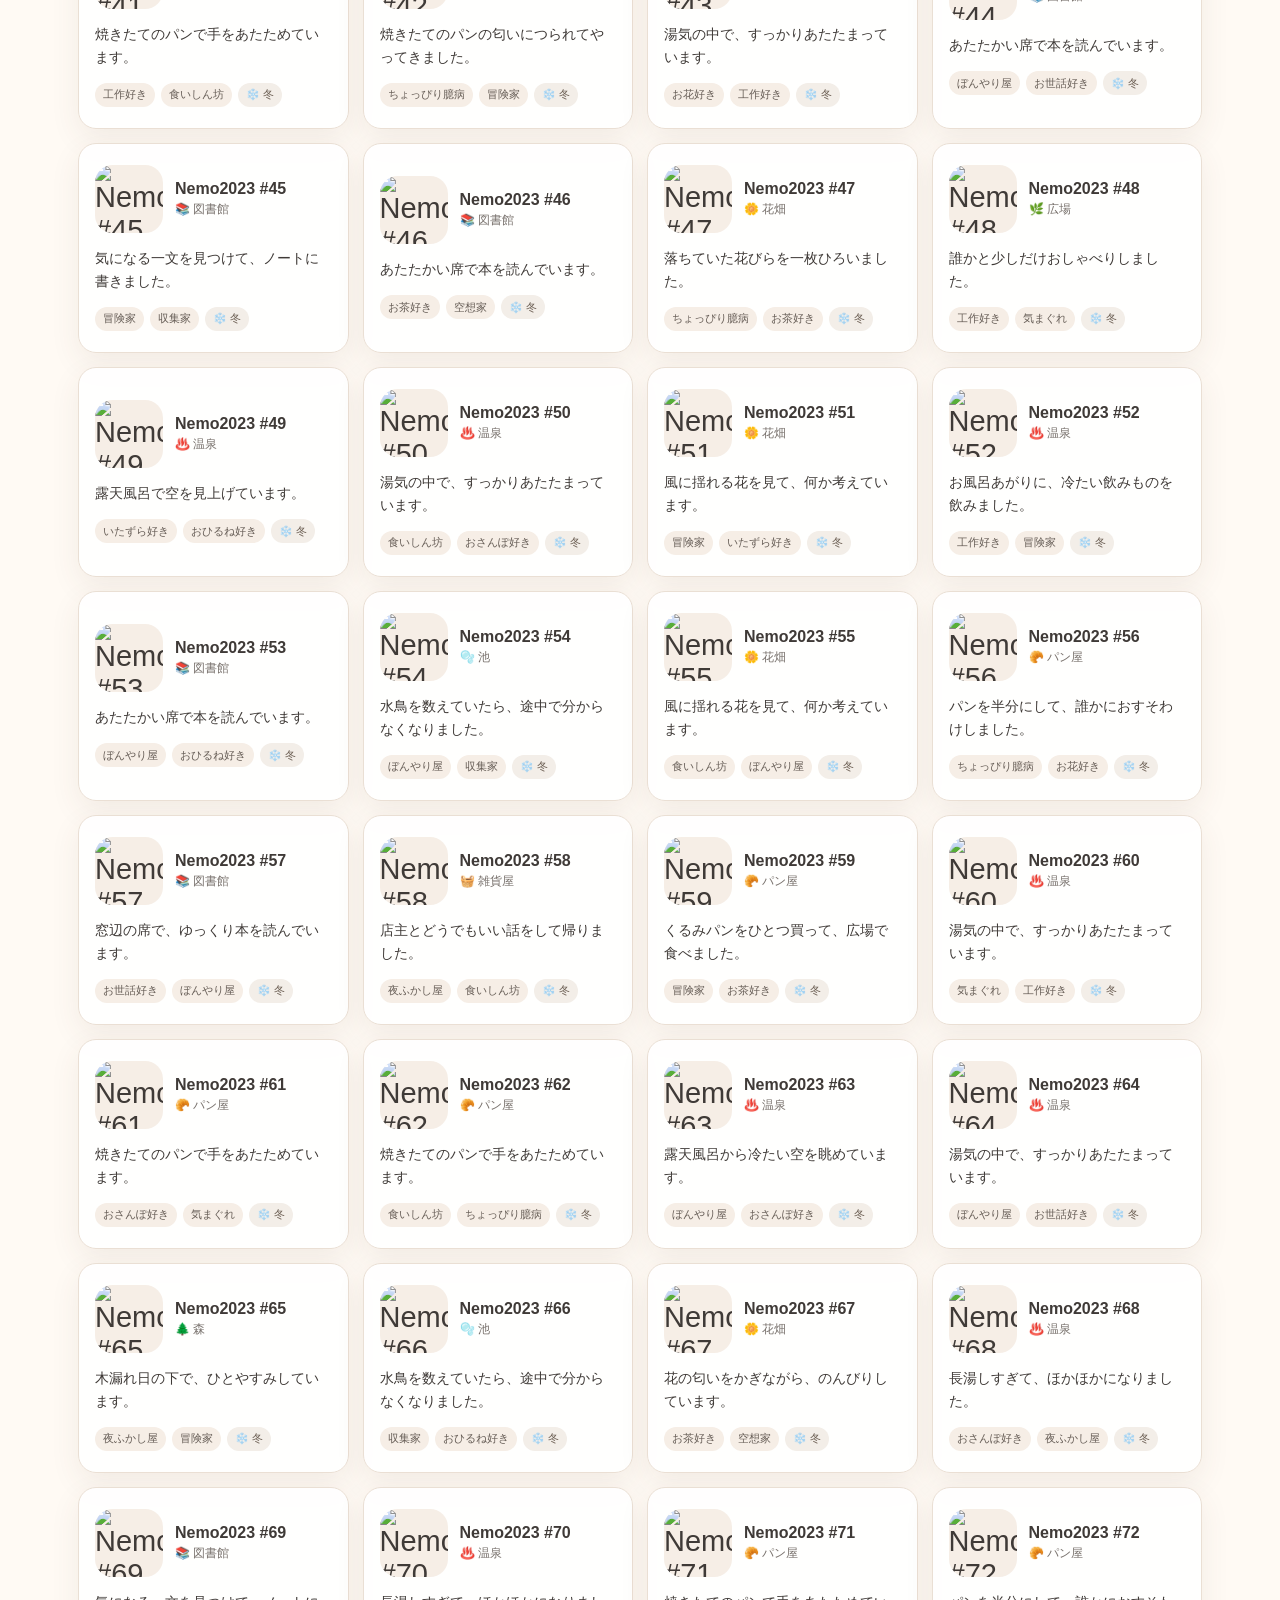
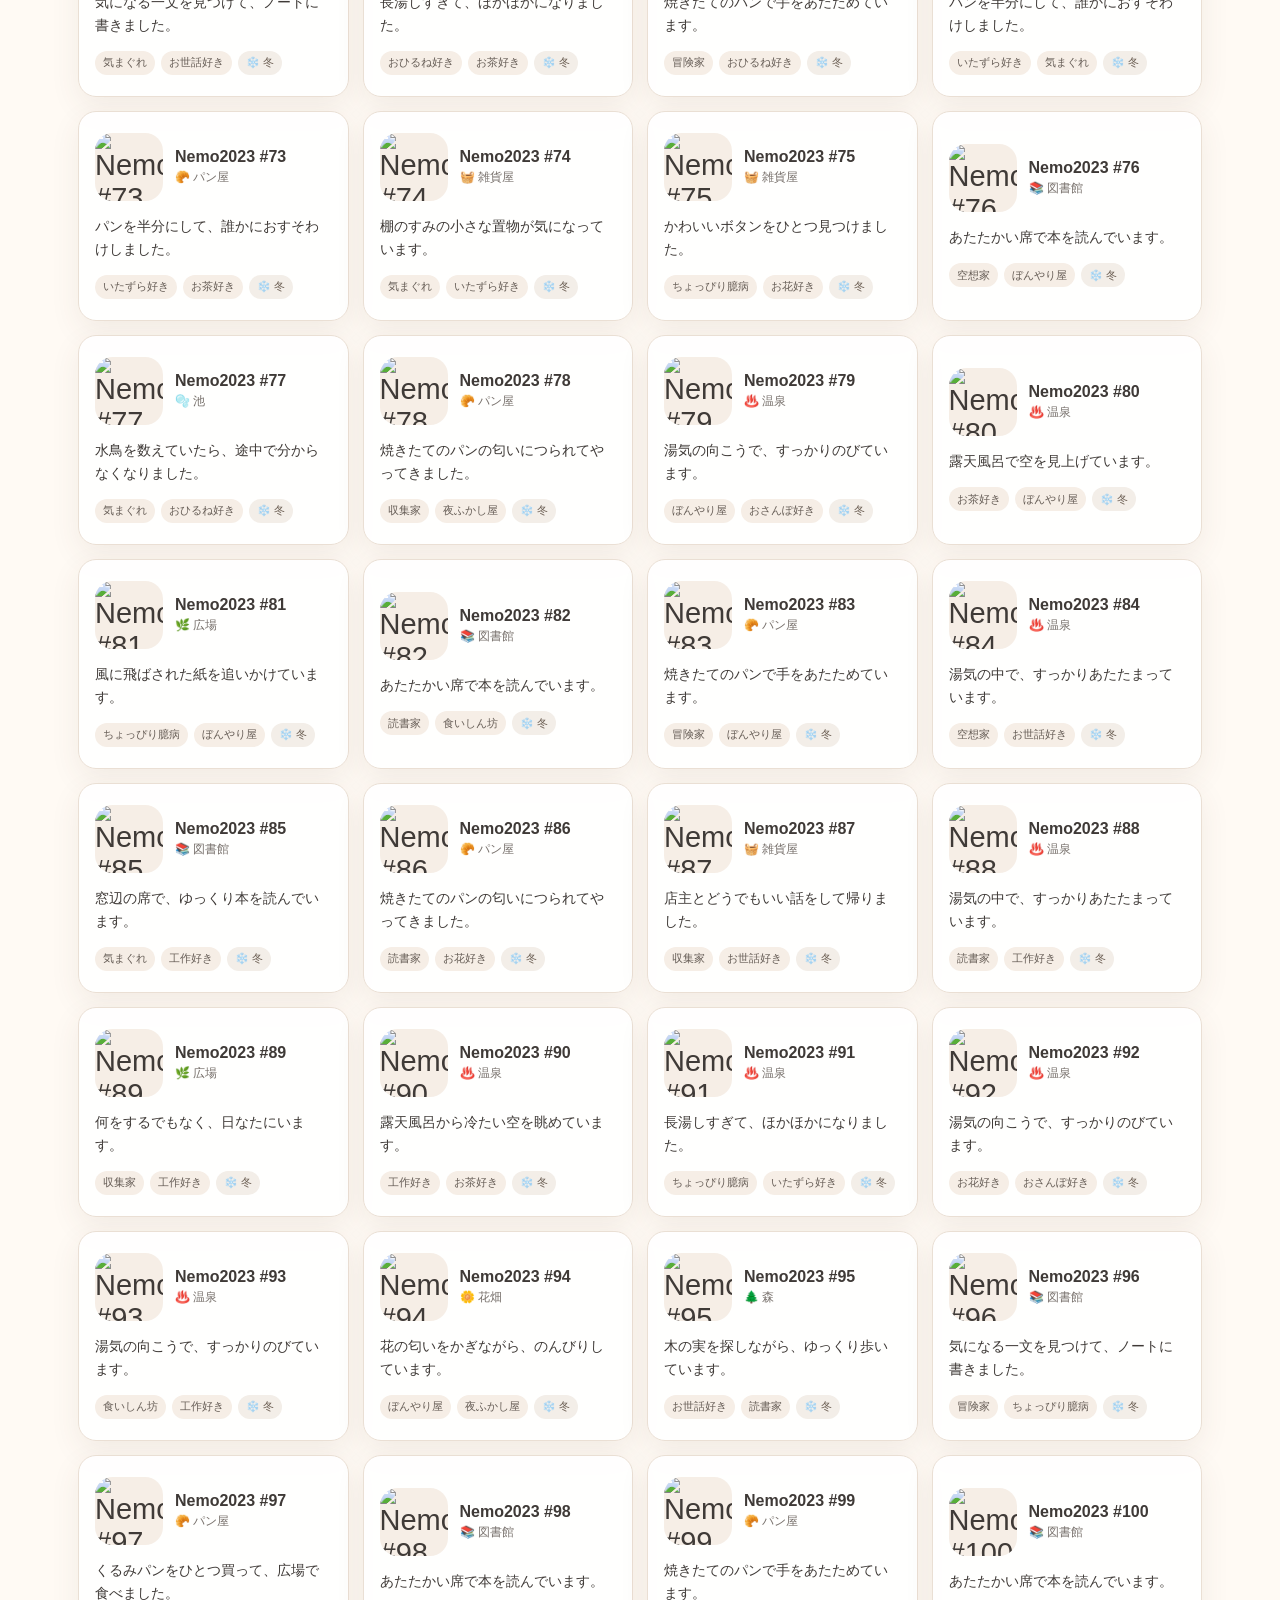
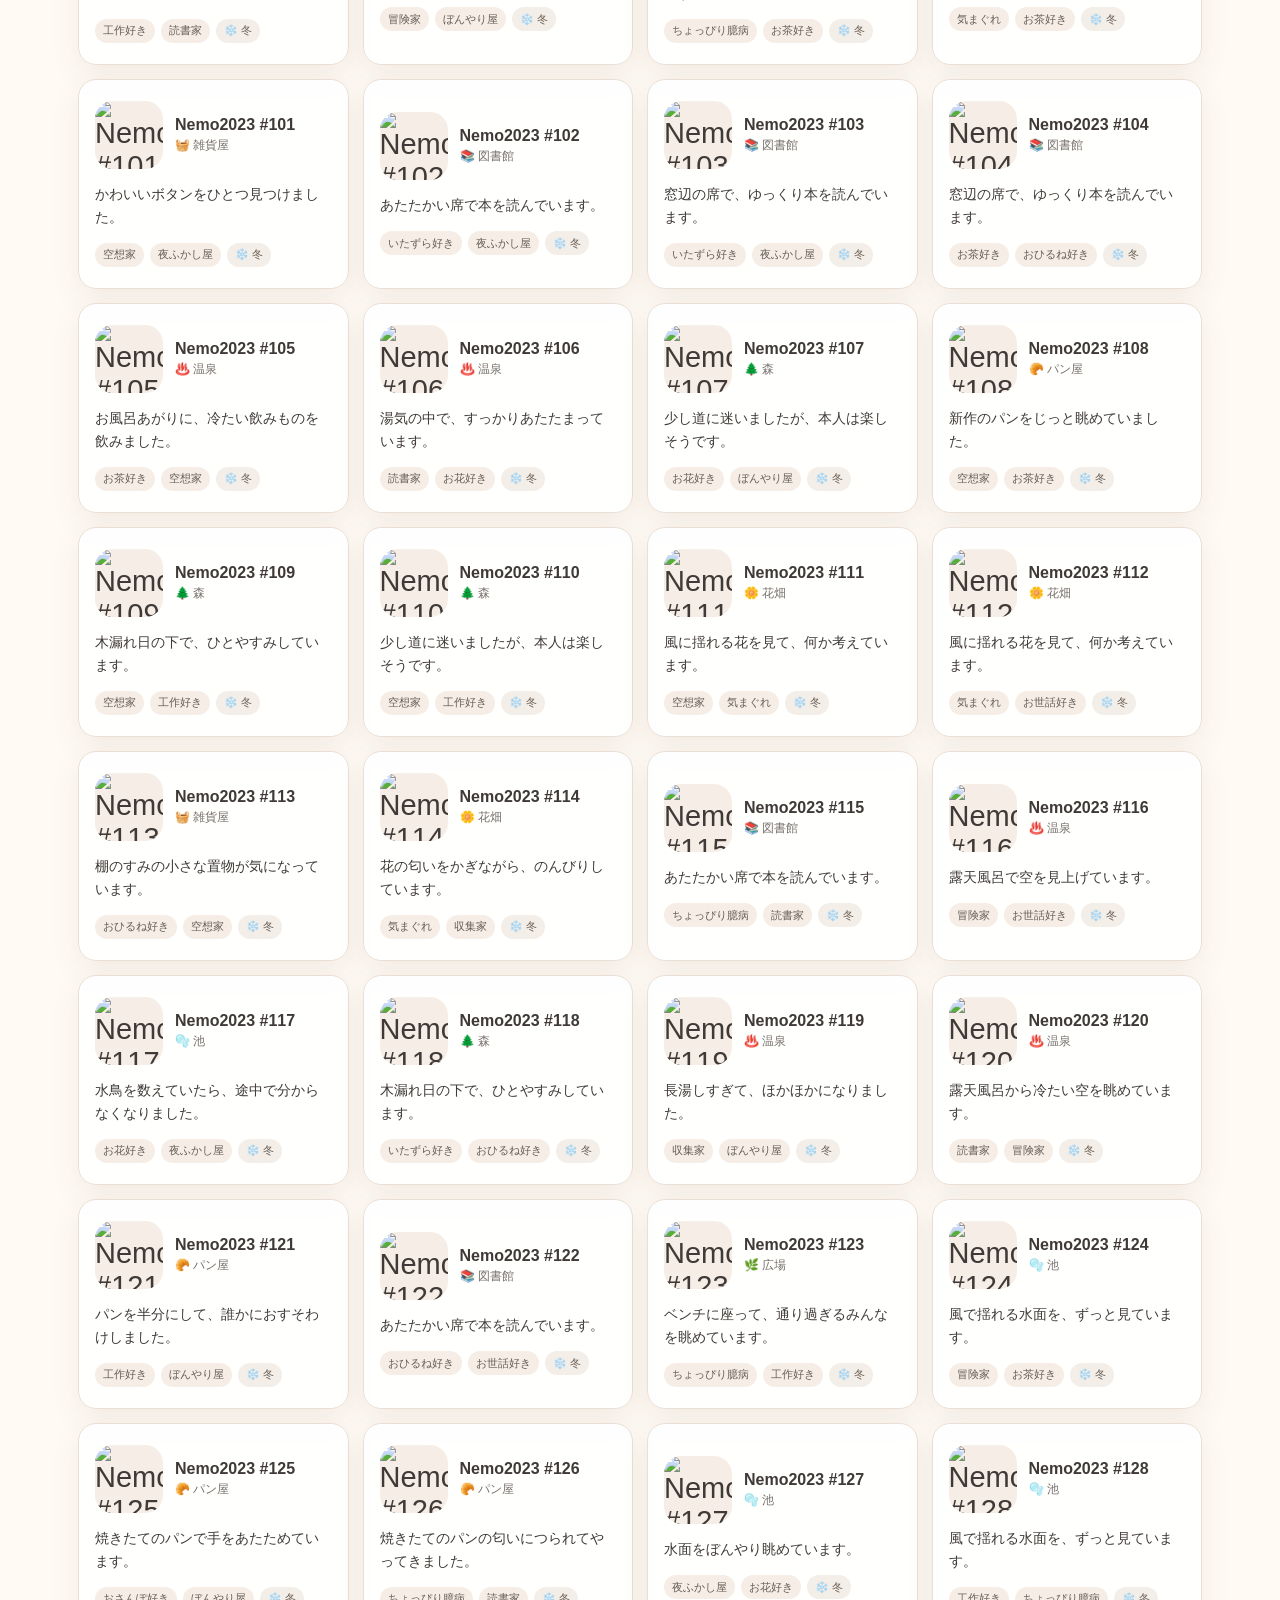
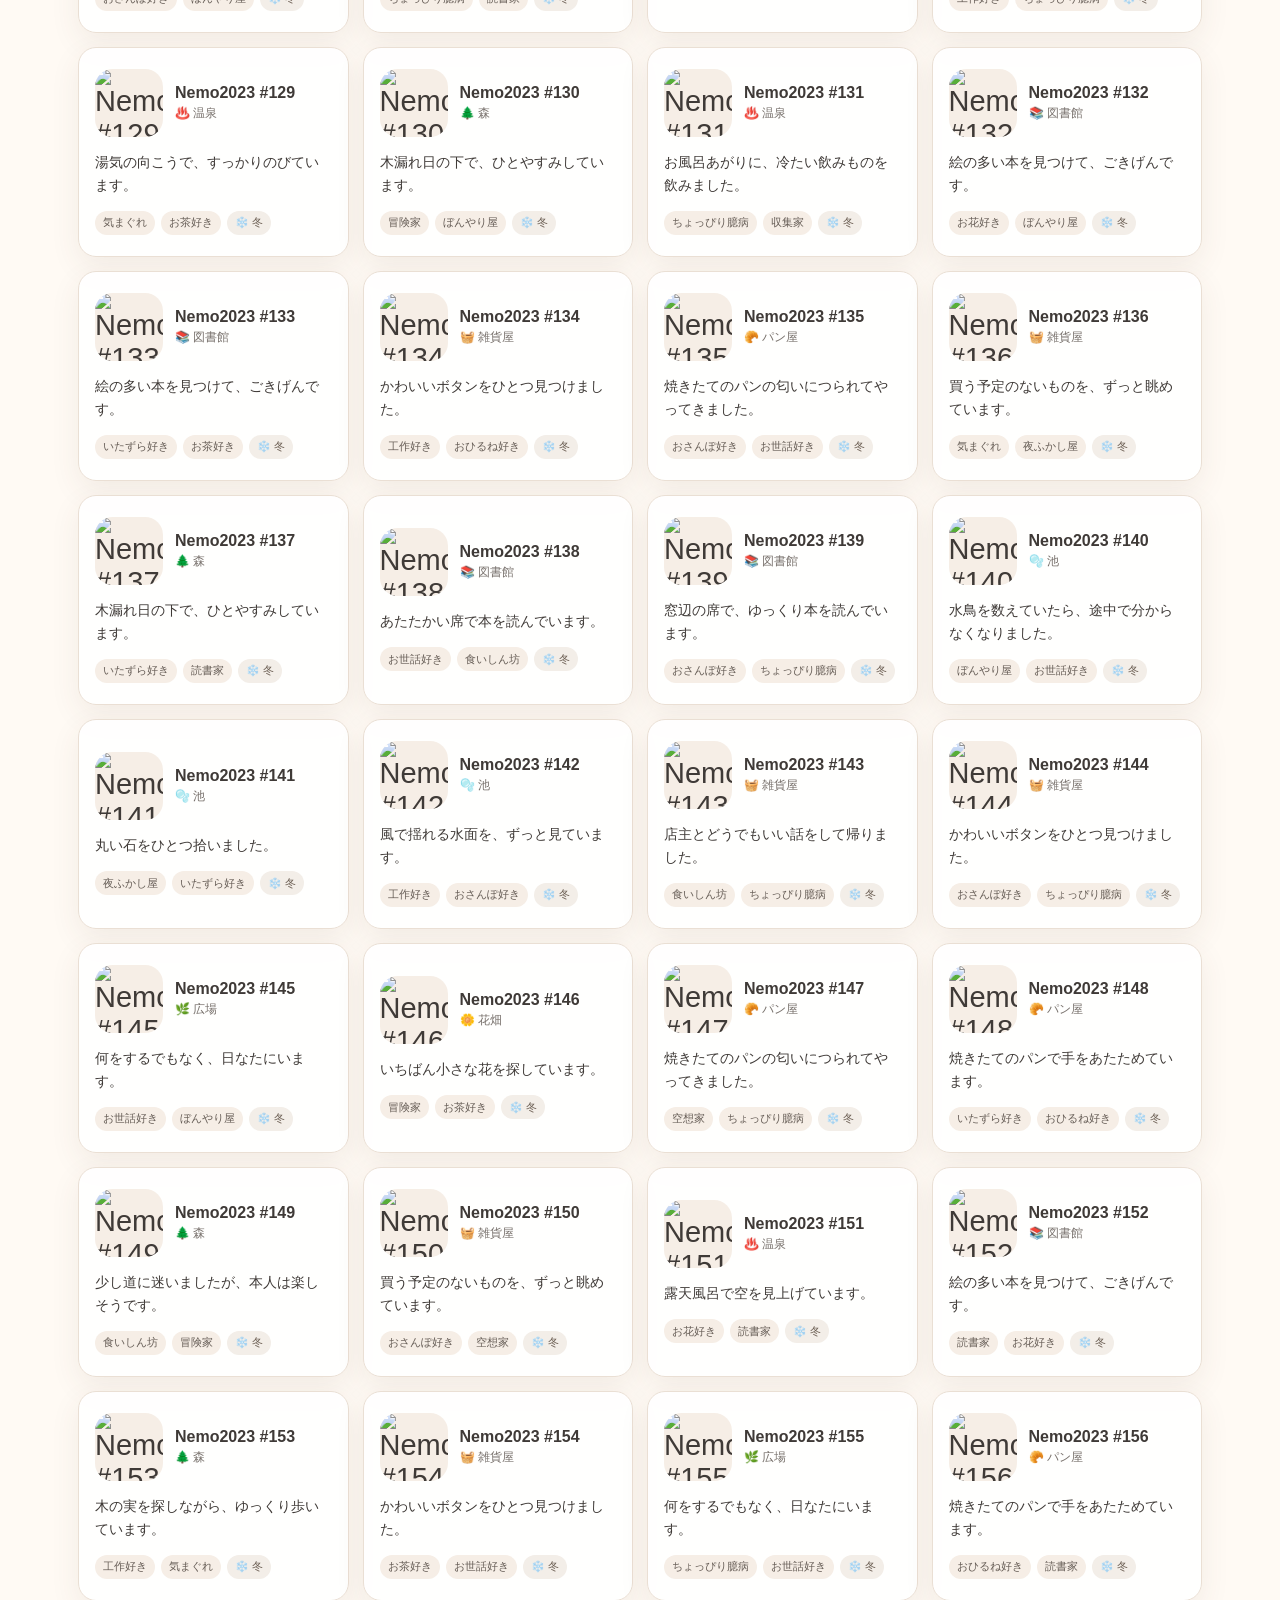
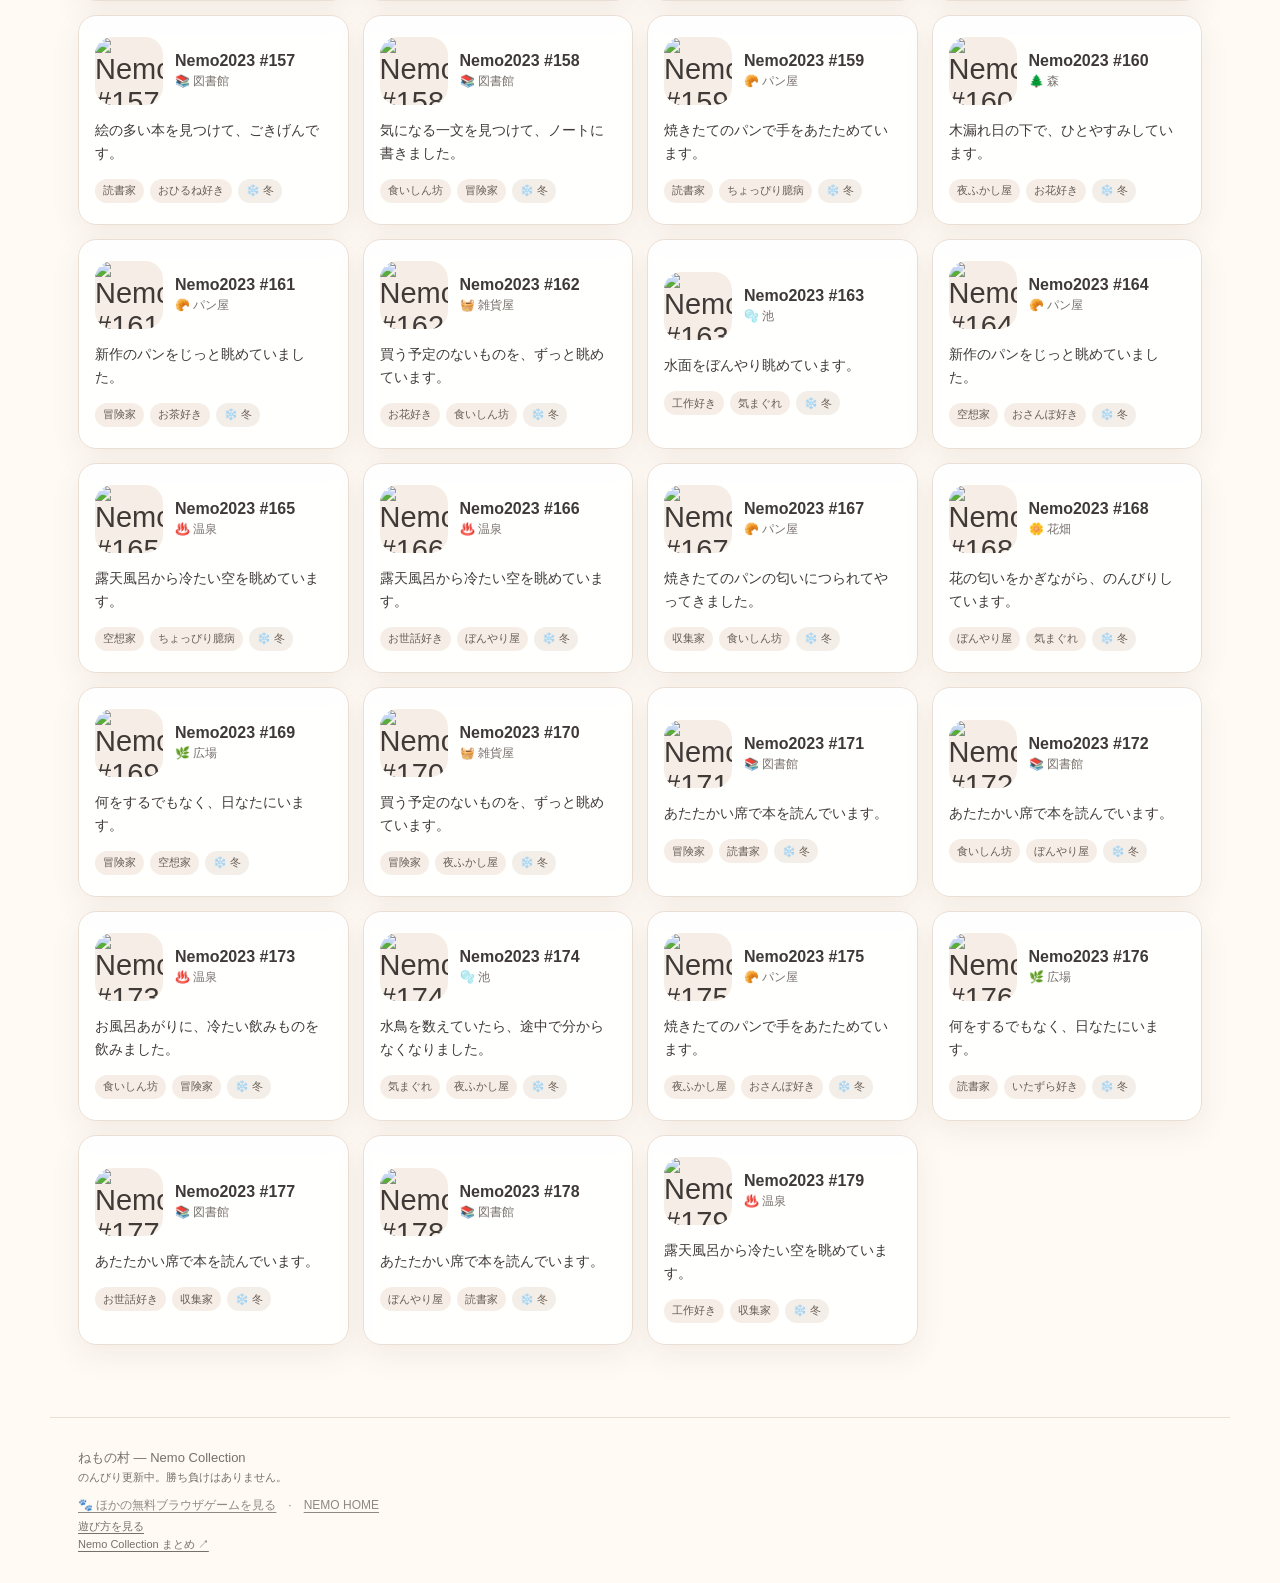
==== commit 9ac34dee: "Add files via upload" ====
--- a/index.html
+++ b/index.html
@@ -4,27 +4,32 @@
   <meta charset="utf-8" />
   <meta name="viewport" content="width=device-width, initial-scale=1" />
 
-  <meta name="description" content="Nemo Collection（ねもコレ）のNemo2023、179体が暮らす小さなWebサイト。毎日の行動、季節、たからもの、なかよし、ねも図鑑、おでかけ、おみやげ図鑑、ねものおしごと、ウォレット連携で『あなたのねも』を楽しめます。">
+  <meta name="description" content="179体のねもちゃんが思い思いに暮らす小さな村。毎日の行動や季節の変化を眺め、図鑑やおでかけを楽しめる無料の箱庭ブラウザゲーム。NFTなしでも遊べます。">
   <meta name="robots" content="index, follow">
   <link rel="canonical" href="https://haine-cpu7.github.io/nemo-village/">
 
+  <link rel="sitemap" type="application/xml" href="sitemap.xml">
   <meta property="og:type" content="website">
-  <meta property="og:title" content="ねもの村｜Nemo Collection（ねもコレ）">
-  <meta property="og:description" content="Nemo Collection（ねもコレ）のNemo2023、179体が暮らす小さなWebサイト。毎日の行動、季節、たからもの、なかよし、ねも図鑑、おでかけ、おみやげ図鑑、ねものおしごと、ウォレット連携で『あなたのねも』を楽しめます。">
+  <meta property="og:title" content="ねもの村｜無料で楽しめるねもちゃんの箱庭">
+  <meta property="og:description" content="179体のねもちゃんが思い思いに暮らす小さな村。毎日の行動や季節の変化を眺め、図鑑やおでかけを楽しめる無料の箱庭ブラウザゲーム。NFTなしでも遊べます。">
   <meta property="og:url" content="https://haine-cpu7.github.io/nemo-village/">
   <meta property="og:site_name" content="ねもの村">
 
+  <meta property="og:image" content="https://haine-cpu7.github.io/nemo-village/apple-touch-icon.png">
+  <meta property="og:image:alt" content="ねもの村のアイコン">
   <meta name="twitter:card" content="summary">
   <meta name="twitter:title" content="ねもの村｜Nemo Collection（ねもコレ）">
-  <meta name="twitter:description" content="Nemo Collection（ねもコレ）のNemo2023、179体が暮らす小さなWebサイト。毎日の行動、季節、たからもの、なかよし、ねも図鑑、おでかけ、おみやげ図鑑、ねものおしごと、ウォレット連携で『あなたのねも』を楽しめます。">
+  <meta name="twitter:description" content="179体のねもちゃんが思い思いに暮らす小さな村。毎日の行動や季節の変化を眺め、図鑑やおでかけを楽しめる無料の箱庭ブラウザゲーム。NFTなしでも遊べます。">
+  <meta name="twitter:image" content="https://haine-cpu7.github.io/nemo-village/apple-touch-icon.png">
 
-  <title>ねもの村｜Nemo Collection（ねもコレ）</title>
+  <title>ねもの村｜無料で眺めるねもちゃんの箱庭ブラウザゲーム</title>
 
   <!-- Nemo favicon / Home Screen icon -->
   <link rel="icon" type="image/png" sizes="64x64" href="./favicon.png" />
   <link rel="icon" type="image/png" sizes="32x32" href="./favicon-32x32.png" />
   <link rel="apple-touch-icon" sizes="180x180" href="./apple-touch-icon.png" />
 
+  <script type="application/ld+json">{"@context":"https://schema.org","@type":"VideoGame","name":"ねもの村","url":"https://haine-cpu7.github.io/nemo-village/","description":"179体のねもちゃんが思い思いに暮らす小さな村。毎日の行動や季節の変化を眺め、図鑑やおでかけを楽しめる無料の箱庭ブラウザゲーム。NFTなしでも遊べます。","inLanguage":"ja","genre":["箱庭","シミュレーション"],"gamePlatform":"Web Browser","operatingSystem":"Web Browser","applicationCategory":"Game","isAccessibleForFree":true,"image":"https://haine-cpu7.github.io/nemo-village/apple-touch-icon.png","publisher":{"@type":"Organization","name":"Nemo Collection"},"offers":{"@type":"Offer","price":"0","priceCurrency":"JPY","description":"無料で遊べる範囲があります。NFTは不要です。"}}</script>
   <link rel="stylesheet" href="style.css" />
   <link rel="stylesheet" href="litlink.css" />
 </head>
@@ -33,7 +38,7 @@
     <div>
       <p class="eyebrow">Nemo Collection</p>
       <h1>ねもの村 <span>🌱</span></h1>
-      <p class="lead">179体のねもが、なんとなく毎日暮らしています。</p>
+      <p class="lead">179体のねもが、なんとなく毎日暮らしています。NFTなしでも、無料でのぞける小さな村です。</p>
       <a class="guide-link" href="play.html">📘 ねもの村の遊び方</a>
 
       <a class="nemo-hub-link" href="https://lit.link/Nemocollection" target="_blank" rel="noopener noreferrer">
@@ -122,6 +127,7 @@
   <footer>
     <p>ねもの村 — Nemo Collection</p>
     <p class="small">のんびり更新中。勝ち負けはありません。</p>
+    <nav aria-label="関連する無料ゲーム" style="margin-top:10px;font-size:12px;line-height:1.8;opacity:.82"><a href="https://haine-cpu7.github.io/nemo-collection-home/games.html" style="color:inherit;text-underline-offset:3px">🐾 ほかの無料ブラウザゲームを見る</a>　·　<a href="https://haine-cpu7.github.io/nemo-collection-home/" style="color:inherit;text-underline-offset:3px">NEMO HOME</a></nav>
     <p class="small"><a class="footer-guide-link" href="play.html">遊び方を見る</a></p>
     <p class="small"><a class="footer-guide-link" href="https://lit.link/Nemocollection" target="_blank" rel="noopener noreferrer">Nemo Collection まとめ ↗</a></p>
   </footer>
